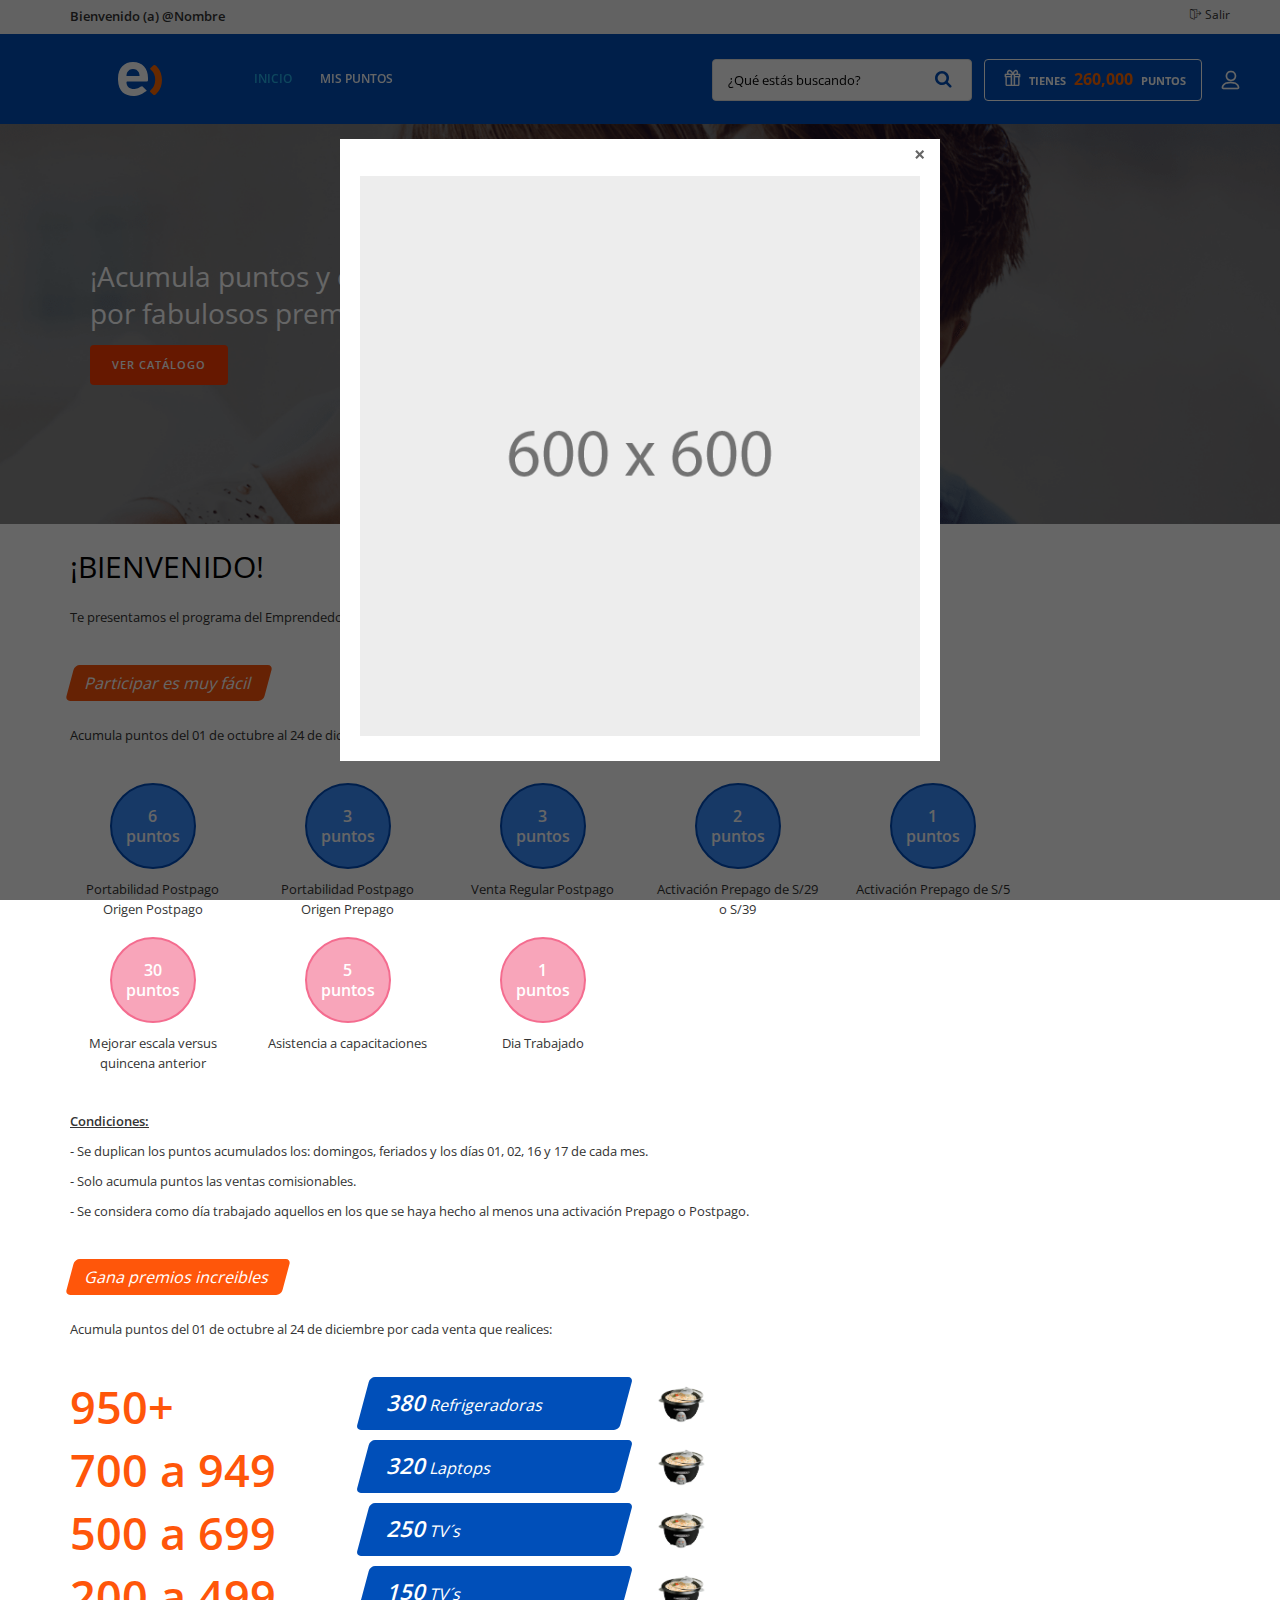
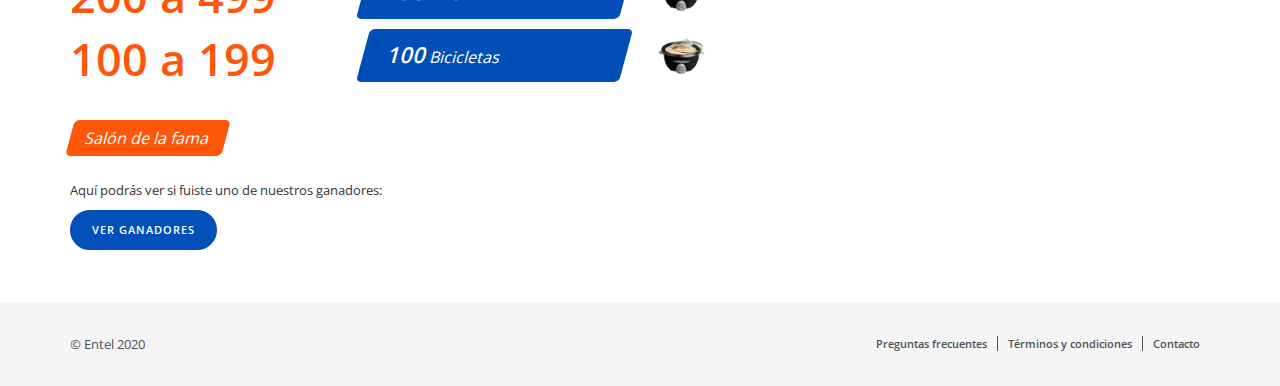
==== index.html @ d0621d59 "first version" ====
<!DOCTYPE html>
<html>

<head>
	<meta http-equiv="Content-Language" content="es" />
	<meta http-equiv="content-type" content="text/html; charset=utf-8" />
	<meta http-equiv="X-UA-Compatible" content="IE=edge,chrome=1" />

	<meta name="format-detection" content="telephone=no" />
	<meta name="apple-mobile-web-app-capable" content="yes" />
	<meta name="viewport" content="width=device-width, initial-scale=1, maximum-scale=1.0, user-scalable=no, minimal-ui" />

	<!--Bigc-->
	<link href="https://fonts.googleapis.com/css?family=Open+Sans:400,400i,600,600i,700,700i,800,800i" rel="stylesheet">
	<link rel="stylesheet" type="text/css" href="bigc/css/font-awesome.min.css" />
	<link rel="stylesheet" type="text/css" href="bigc/css/font-linearicons.css" />
	<link rel="stylesheet" type="text/css" href="bigc/css/bootstrap-theme.css" />
	<link rel="stylesheet" type="text/css" href="bigc/css/jquery.fancybox.css" />

	<link rel="stylesheet" type="text/css" href="bigc/css/jquery-ui.css" />
	<link rel="stylesheet" type="text/css" href="bigc/css/owl.carousel.css" />
	<link rel="stylesheet" type="text/css" href="bigc/css/owl.transitions.css" />
	<link rel="stylesheet" type="text/css" href="bigc/css/owl.theme.css" />
	<link rel="stylesheet" type="text/css" href="bigc/css/theme.css" />
	<link rel="stylesheet" type="text/css" href="bigc/css/responsive.css" media="all" />
	<link href="css/idangerous.swiper.css" rel="stylesheet" type="text/css" />
	<link rel="stylesheet" type="text/css" href="css/bootstrap.min.css" />
	<link rel="stylesheet" type="text/css" href="css/style.css" />

	<title>Emprendedores Power</title>
</head>

<body class="style-15 home">
	<div id="loader-wrapper">
		<div class="bubbles">
			<div class="title">Cargando</div>
			<span></span>
			<span id="bubble2"></span>
			<span id="bubble3"></span>
		</div>
	</div>
	<div id="content-block">
		<div class="pre-header">
			<div class="content-push">
				<div class="pull-left">
					<p class="name-user">Bienvenido (a) @Nombre</p>
				</div>
				<div class="pull-right">
					<ul>
						<li class="column-1">
							<a href="login.html"><span class="lnr lnr-exit"></span> Salir</a>
						</li>
					</ul>
				</div>
			</div>
		</div>
		<div class="header-middle text-center resp"></div>
		<div class="header-wrapper style-15">
			<header class="type-4 ">
				<div class="header-top">
					<div class="menu-button responsive-menu-toggle-class"><i class="fa fa-reorder"></i></div>
					<div class="hidden-lg">
						<p class="name-user" style="margin-top: 4px;"> Bienvenido(a) Nombre de usuario</p>
					</div>
					<div class="clear"></div>
				</div>
				<div class="close-header-layer"></div>
				<div class="navigation content-push">
					<div class="navigation-header responsive-menu-toggle-class">
						<div class="close-menu"></div>
						<div class="logo-responsive"><a href="index.html"><img src="img/logo-entel.svg" alt="Entel"></a></div>
					</div>
					<div class="nav-overflow">
						<div class="content-push">
							<div class="col-sm-12 hidden-lg">
								<div class="info-header info-header2" style="margin-bottom: 10px">
									<ul class="info-total">
										<li class="buscador" style="margin-bottom: 10px">
											<input type="text" placeholder="¿Qué estás buscando?" class="buscar"><a href=""><i class="fa fa-search"></i></a>
										</li>
										<li class="info-pts">
											<p><span style="color: #fff" class="lnr lnr-gift"></span> Tienes <span>260,000</span> puntos</p>
										</li>
									</ul>
								</div>

							</div>
							<div class="col-lg-2">
								<a href="index.html" class="fixed-header-visible additional-header-logo top" style="display: block;float: left;"><img src="img/logo-entel.svg" alt=""></a>
							</div>
							<div class="col-sm-12 col-lg-4" style="padding-left: 0">
								<nav>
									<ul>
										<li class="column-1">
											<a href="index.html" class="active">Inicio</a>
										</li>

										<li class="column-1">
											<a href="mis_puntos.html">Mis puntos</a>
										</li>

										<li class="column-1">
											<a href="mi-perfil.html">Mi perfil</a>
										</li>
										<li class="column-1">
											<a href="contacto.html">Contacto</a>
										</li>
										<li class="column-1">
											<a href="faq.html">Preguntas frecuentes</a>
										</li>
										<li class="column-1">
											<a href="terminos_y_condiciones.html">Términos y condiciones</a>
										</li>
										<li class="column-1">
											<a href="login.html"><span class="lnr lnr-exit"></span> Salir</a>
										</li>
									</ul>
								</nav>
							</div>
							<div class="col-lg-6 visible-lg">
								<div class="info-header info-header2">
									<ul class="info-total">
										<li class="buscador">
											<input type="text" placeholder="¿Qué estás buscando?" class="buscar"><a href=""><i class="fa fa-search"></i></a>
										</li>
										<li class="info-pts ">
											<p><span style="color: #fff" class="lnr lnr-gift"></span> Tienes <span>260,000</span> puntos</p>
										</li>
										<li>
											<a data-toggle="tooltip" data-placement="top" title="Mi perfil" class="header-functionality-entry" href="mi-perfil.html"><span class="lnr lnr-user"></span></a>
										</li>
									</ul>
								</div>
							</div>
						</div>
					</div>
				</div>
			</header>
			<div class="clear"></div>
		</div>
		<div id="banner" class="navigation-banner-swiper">
			<div class="swiper-container" data-autoplay="5000" data-loop="1" data-speed="500" data-center="0" data-slides-per-view="1">
				<div class="swiper-wrapper">
					<div class="swiper-slide active" data-val="0">
						<div class="navigation-banner-wrapper light-text align-3" style="background-image:url(img/bg/bg-1.png);background-position: center center;">
							<div class="navigation-banner-content content-push">
								<div class="cell-view">
									<h2 class="subtitle">¡Acumula puntos y canjealos</h2>
									<h2 class="subtitle">por fabulosos premios!</h2>
									<a class="button style-10" href="productos.html">Ver catálogo</a>
								</div>
							</div>
							<div class="clear"></div>
						</div>
					</div>
					<div class="swiper-slide active" data-val="0">
						<div class="navigation-banner-wrapper light-text align-3" style="background-image:url(img/bg/bg-2.png);background-position: center center;">
							<div class="navigation-banner-content content-push">
								<div class="cell-view">
									<h2 class="subtitle">¡Acumula puntos y canjealos</h2>
									<h2 class="subtitle">por fabulosos premios!</h2>
									<a class="button style-10" href="productos.html">Ver catálogo</a>
								</div>
							</div>
							<div class="clear"></div>
						</div>
					</div>
					<div class="swiper-slide active" data-val="0">
						<div class="navigation-banner-wrapper light-text align-3" style="background-image:url(img/bg/bg-1.png);background-position: center center;">
							<div class="navigation-banner-content content-push">
								<div class="cell-view">
									<h2 class="subtitle">¡Acumula puntos y canjealos</h2>
									<h2 class="subtitle">por fabulosos premios!</h2>
									<a class="button style-10" href="productos.html">Ver catálogo</a>
								</div>
							</div>
							<div class="clear"></div>
						</div>
					</div>
				</div>

				<div class="clear"></div>
				<div class="pagination"></div>
			</div>
		</div>
		<div class="container">
			<div class="title-product-best-sale">
				<div class="row">
					<div class="col-md-12 col-sm-12 col-xs-12">
						<br><br>
						<h2 class="title-normal">¡BIENVENIDO!</h2>
						<p>Te presentamos el programa del Emprendedor Power donde reconocemos tu esfuerzo!!</p>
						<br><br>
					</div>
				</div>
				<div class="row">
					<div class="col-md-12">
						<p class="titulo-inicio">Participar es muy fácil</p>
						<br><br>
						<p>Acumula puntos del 01 de octubre al 24 de diciembre por cada venta que realices:</p>
						<br><br>
					</div>
				</div>
				<div class="row">
					<div class="col-md-2 text-center">
						<p class="bg-azul">6 <br>puntos</p>
						<p>Portabilidad Postpago Origen Postpago</p>
					</div>
					<div class="col-md-2 text-center">
						<p class="bg-azul">3 <br>puntos</p>
						<p>Portabilidad Postpago Origen Prepago</p>
					</div>
					<div class="col-md-2 text-center">
						<p class="bg-azul">3 <br>puntos</p>
						<p>Venta Regular Postpago</p>
					</div>
					<div class="col-md-2 text-center">
						<p class="bg-azul">2 <br>puntos</p>
						<p>Activación Prepago de S/29 o S/39</p>
					</div>
					<div class="col-md-2 text-center">
						<p class="bg-azul">1 <br>puntos</p>
						<p>Activación Prepago de S/5</p>
						<br><br>
					</div>
				</div>
				<div class="row">
					<div class="col-md-2 text-center">
						<p class="bg-rojo">30 <br>puntos</p>
						<p>Mejorar escala versus quincena anterior</p>
					</div>
					<div class="col-md-2 text-center">
						<p class="bg-rojo">5 <br>puntos</p>
						<p>Asistencia a capacitaciones</p>
					</div>
					<div class="col-md-2 text-center">
						<p class="bg-rojo">1 <br>puntos</p>
						<p>Dia Trabajado</p>
					</div>

				</div>
				<div class="row">
					<div class="col-md-12">
						<br><br>
						<p style="font-weight: 600;text-decoration: underline">Condiciones:</p>
						<p>- Se duplican los puntos acumulados los: domingos, feriados y los días 01, 02, 16 y 17 de cada mes.</p>
						<p>- Solo acumula puntos las ventas comisionables.</p>
						<p>- Se considera como día trabajado aquellos en los que se haya hecho al menos una activación Prepago o Postpago.</p>
						<br><br>
					</div>
				</div>
				<div class="row">
					<div class="col-md-12">
						<p class="titulo-inicio">Gana premios increibles</p>
						<br><br>
						<p>Acumula puntos del 01 de octubre al 24 de diciembre por cada venta que realices:</p>
						<br><br>
					</div>
				</div>
				<div class="row">
					<div class="col-md-3">
						<p class="rango-puntos">950+</p>
					</div>
					<div class="col-md-3">
						<p class="texto-premio"><span>380</span> Refrigeradoras</p>
					</div>
					<div class="col-md-1">
						<img src="img/productos/arrocera.png" width="53" height="53" alt="">
					</div>
				</div>
				<div class="row">
					<div class="col-md-3">
						<p class="rango-puntos">700 a 949</p>
					</div>
					<div class="col-md-3">
						<p class="texto-premio"><span>320</span> Laptops</p>
					</div>
					<div class="col-md-1">
						<img src="img/productos/arrocera.png" width="53" height="53" alt="">
					</div>
				</div>
				<div class="row">
					<div class="col-md-3">
						<p class="rango-puntos">500 a 699</p>
					</div>
					<div class="col-md-3">
						<p class="texto-premio"><span>250</span> TV´s</p>
					</div>
					<div class="col-md-1">
						<img src="img/productos/arrocera.png" width="53" height="53" alt="">
					</div>
				</div>
				<div class="row">
					<div class="col-md-3">
						<p class="rango-puntos">200 a 499</p>
					</div>
					<div class="col-md-3">
						<p class="texto-premio"><span>150</span> TV´s</p>
					</div>
					<div class="col-md-1">
						<img src="img/productos/arrocera.png" width="53" height="53" alt="">
					</div>
				</div>
				<div class="row">
					<div class="col-md-3">
						<p class="rango-puntos">100 a 199</p>
					</div>
					<div class="col-md-3">
						<p class="texto-premio"><span>100</span> Bicicletas</p>
					</div>
					<div class="col-md-1">
						<img src="img/productos/arrocera.png" width="53" height="53" alt="">
					</div>
				</div>
				<div class="row">
					<div class="col-md-12">
						<br><br>
						<p class="titulo-inicio">Salón de la fama</p>
						<br><br>
						<p>Aquí podrás ver si fuiste uno de nuestros ganadores:</p>

						<a class="style-3 button" href="">VER GANADORES</a>
					</div>
				</div>
			</div>

		</div>

		<footer id="footer">
			<div class="container">
				<div class="row">
					<div class="col-md-3">
						<p>© Entel 2020</p>
					</div>
					<div class="col-md-9 menu-footer">
						<ul>
							<li><a href="faq.html">Preguntas frecuentes</a></li>
							<li><a href="terminos_y_condiciones.html">Términos y condiciones</a></li>
							<li><a href="contacto.html">Contacto</a></li>

						</ul>
					</div>
				</div>
			</div>
		</footer>
	</div>

	<!-- Modales - Popups-->
	<div id="bienvenida-popup" class="overlay-popup">
		<div class="overflow">
			<div class="table-view">
				<div class="cell-view">
					<div class="close-layer"></div>
					<div class="popup-container" style="padding: 23px 0">
						<button style="color: #666;float: right;border: 0;font-weight: bold;font-size: 20px;" class="button cerrar-modal">&times;</button>
						<br>
						<div class="popup-container">
							<img src="img/welcome.png" alt="">
						</div>
					</div>
				</div>
			</div>
		</div>
	</div>
	<div class="cart-box popup">
		<div class="popup-container">
			<div class="cart-entry">
				<a class="image"><img src="img/productos/secadora.png" alt=""></a>
				<div class="content">
					<a class="title" href="detalle_producto.html">Secadora SENCOR</a>
					<div class="quantity">Cantidad: 1</div>
					<div class="price">2550 Pts</div>
				</div>
				<div class="button-x"><i class="fa fa-close"></i></div>
			</div>
			<div class="cart-entry">
				<a class="image"><img src="img/productos/licuadora.png" alt=""></a>
				<div class="content">
					<a class="title" href="detalle_producto.html">Licuadora PHILIPS</a>
					<div class="quantity">Cantidad: 1</div>
					<div class="price">4670 Pts</div>
				</div>
				<div class="button-x"><i class="fa fa-close"></i></div>
			</div>
			<div class="summary">
				<div class="grandtotal">Total <span>7220 Pts</span></div>
			</div>
			<div class="cart-buttons">
				<div class="column">
					<a class="button style-11" href="carrito.html">Ir a carrito</a>
					<div class="clear"></div>
				</div>
				<div class="column">
					<a class="button style-10" href="checkout.html">Canjear</a>
					<div class="clear"></div>
				</div>
				<div class="clear"></div>
			</div>
		</div>
	</div>
	<div id="product-popup" class="overlay-popup">
		<div class="overflow">
			<div class="table-view">
				<div class="cell-view">
					<div class="close-layer"></div>
					<div class="popup-container">

						<div class="row">
							<div class="col-sm-4 information-entry">
								<div class="product-preview-box">
									<div class="swiper-container">
										<img src="img/productos/secadora.png">
									</div>
								</div>
							</div>
							<div class="col-sm-8 information-entry">
								<div class="product-detail-box">
									<h1 class="product-title">Hair dryer SENCOR</h1>
									<div class="code code-modal">Cod. 2345654</div>
									<div class="product-description detail-info-entry">
										<p>Lorem ipsum dolor sit amet, consectetur adipiscing elit, eiusmod tempor incididunt ut labore et dolore magna aliqua. Lorem ipsum dolor sit amet, consectetur.</p>
									</div>
									<div class="info-price">
										<span>100 Puntos</span>
									</div>
									<div class="info-qty">
										<label>Cantidad:</label>
										<a class="qty-down"><span class="lnr lnr-chevron-down"></span></a>
										<span class="qty-val">1</span>
										<a class="qty-up"><span class="lnr lnr-chevron-up"></span></a>
									</div>
									<a id="cerrar" class="button style-10 open-addcar">Agregar a carrito</a>
									<div class="detail-info-entry btns-modal">

										<div class="clear"></div>
									</div>
								</div>
							</div>
						</div>

						<div class="close-popup"></div>
					</div>
				</div>
			</div>
		</div>
	</div>
	<div id="add-car" class="overlay-popup">
		<div class="overflow">
			<div class="table-view">
				<div class="cell-view">
					<div class="close-layer"></div>
					<div class="popup-container">
						<div class="row">
							<div class="col-md-4 col-sm-6 col-xs-12 img-addcar">
								<div><img src="img/productos/secadora.png" alt=""></div>
							</div>
							<div class="col-md-8 col-sm-6 col-xs-12 information-entry">
								<div class="product-detail-box">
									<div class="msj"><span class="lnr lnr-cart"></span>Se agregó con éxito al carrito de compras</div>
									<h3 class="product-title">Hair dryer SENCOR</h3>
									<div class="code code-modal">Cod. 2345654</div>
									<div class="info-price">
										<span>100 Puntos</span>
									</div>

									<div class="btns-modal">
										<a href="productos.html" class="button style-11">Ir al catálogo</a>
										<a href="carrito.html" class="button style-10">Ir a carrito</a>
										<div class="clear"></div>
									</div>
								</div>
							</div>
						</div>
						<div class="close-popup"></div>
					</div>
				</div>
			</div>
		</div>
	</div>
	<div id="add-wishlist" class="overlay-popup">
		<div class="overflow">
			<div class="table-view">
				<div class="cell-view">
					<div class="close-layer"></div>
					<div class="popup-container">
						<div class="row">
							<div class="col-md-4 col-sm-6 col-xs-12 img-addcar">
								<div><img src="img/productos/secadora.png" alt=""></div>
							</div>
							<div class="col-md-8 col-sm-6 col-xs-12 information-entry">
								<div class="product-detail-box">
									<div class="msj"><span class="lnr lnr-heart"></span>El articulo fue agregado a tus favoritos</div>
									<h3 class="product-title">Hair dryer SENCOR</h3>
									<div class="code code-modal">Cod. 2345654</div>
									<div class="info-price">
										<span>100 Puntos </span>
									</div>

									<div class="btns-modal">
										<a href="productos.html" class="button style-11">Seguir canjeando</a>
										<a href="wishlist.html" class="button style-10">Ver favoritos</a>
										<div class="clear"></div>
									</div>
								</div>
							</div>
						</div>
						<div class="close-popup"></div>
					</div>
				</div>
			</div>
		</div>
	</div>


	<!-- Bigc-->

	<script type="text/javascript" src="bigc/js/jquery-1.10.2.min.js"></script>
	<script type="text/javascript" src="bigc/js/bootstrap.min.js"></script>
	<script type="text/javascript" src="bigc/js/jquery.fancybox.js"></script>
	<script type="text/javascript" src="bigc/js/jquery-ui.js"></script>
	<script type="text/javascript" src="bigc/js/owl.carousel.js"></script>
	<script type="text/javascript" src="bigc/js/jquery.bxslider.js"></script>
	<script type="text/javascript" src="bigc/js/theme.js"></script>

	<script src="js/jquery-ui.min.js"></script>
	<script src="js/idangerous.swiper.min.js"></script>
	<script src="js/global.js"></script>
	<script src="js/jquery.mousewheel.js"></script>
	<script src="js/jquery.jscrollpane.min.js"></script>
	<script>
		$(function() {
			$('[data-toggle="tooltip"]').tooltip()
		})

	</script>

</body>

</html>
---- bigc/css/font-linearicons.css ----
@font-face {
	font-family: 'Linearicons';
	src:url('fonts/Linearicons.eot?w118d');
	src:url('fonts/Linearicons.eot?#iefixw118d') format('embedded-opentype'),
		url('fonts/Linearicons.woff2?w118d') format('woff2'),
		url('fonts/Linearicons.woff?w118d') format('woff'),
		url('fonts/Linearicons.ttf?w118d') format('truetype'),
		url('fonts/Linearicons.svg?w118d#Linearicons') format('svg');
	font-weight: normal;
	font-style: normal;
}

.lnr {
	font-family: 'Linearicons';
	speak: none;
	font-style: normal;
	font-variant: normal;
	text-transform: none;
	line-height: 1;

	/* Better Font Rendering =========== */
	-webkit-font-smoothing: antialiased;
	-moz-osx-font-smoothing: grayscale;
}

.lnr-home:before {
	content: "\e800";
}
.lnr-apartment:before {
	content: "\e801";
}
.lnr-pencil:before {
	content: "\e802";
}
.lnr-magic-wand:before {
	content: "\e803";
}
.lnr-drop:before {
	content: "\e804";
}
.lnr-lighter:before {
	content: "\e805";
}
.lnr-poop:before {
	content: "\e806";
}
.lnr-sun:before {
	content: "\e807";
}
.lnr-moon:before {
	content: "\e808";
}
.lnr-cloud:before {
	content: "\e809";
}
.lnr-cloud-upload:before {
	content: "\e80a";
}
.lnr-cloud-download:before {
	content: "\e80b";
}
.lnr-cloud-sync:before {
	content: "\e80c";
}
.lnr-cloud-check:before {
	content: "\e80d";
}
.lnr-database:before {
	content: "\e80e";
}
.lnr-lock:before {
	content: "\e80f";
}
.lnr-cog:before {
	content: "\e810";
}
.lnr-trash:before {
	content: "\e811";
}
.lnr-dice:before {
	content: "\e812";
}
.lnr-heart:before {
	content: "\e813";
}
.lnr-star:before {
	content: "\e814";
}
.lnr-star-half:before {
	content: "\e815";
}
.lnr-star-empty:before {
	content: "\e816";
}
.lnr-flag:before {
	content: "\e817";
}
.lnr-envelope:before {
	content: "\e818";
}
.lnr-paperclip:before {
	content: "\e819";
}
.lnr-inbox:before {
	content: "\e81a";
}
.lnr-eye:before {
	content: "\e81b";
}
.lnr-printer:before {
	content: "\e81c";
}
.lnr-file-empty:before {
	content: "\e81d";
}
.lnr-file-add:before {
	content: "\e81e";
}
.lnr-enter:before {
	content: "\e81f";
}
.lnr-exit:before {
	content: "\e820";
}
.lnr-graduation-hat:before {
	content: "\e821";
}
.lnr-license:before {
	content: "\e822";
}
.lnr-music-note:before {
	content: "\e823";
}
.lnr-film-play:before {
	content: "\e824";
}
.lnr-camera-video:before {
	content: "\e825";
}
.lnr-camera:before {
	content: "\e826";
}
.lnr-picture:before {
	content: "\e827";
}
.lnr-book:before {
	content: "\e828";
}
.lnr-bookmark:before {
	content: "\e829";
}
.lnr-user:before {
	content: "\e82a";
}
.lnr-users:before {
	content: "\e82b";
}
.lnr-shirt:before {
	content: "\e82c";
}
.lnr-store:before {
	content: "\e82d";
}
.lnr-cart:before {
	content: "\e82e";
}
.lnr-tag:before {
	content: "\e82f";
}
.lnr-phone-handset:before {
	content: "\e830";
}
.lnr-phone:before {
	content: "\e831";
}
.lnr-pushpin:before {
	content: "\e832";
}
.lnr-map-marker:before {
	content: "\e833";
}
.lnr-map:before {
	content: "\e834";
}
.lnr-location:before {
	content: "\e835";
}
.lnr-calendar-full:before {
	content: "\e836";
}
.lnr-keyboard:before {
	content: "\e837";
}
.lnr-spell-check:before {
	content: "\e838";
}
.lnr-screen:before {
	content: "\e839";
}
.lnr-smartphone:before {
	content: "\e83a";
}
.lnr-tablet:before {
	content: "\e83b";
}
.lnr-laptop:before {
	content: "\e83c";
}
.lnr-laptop-phone:before {
	content: "\e83d";
}
.lnr-power-switch:before {
	content: "\e83e";
}
.lnr-bubble:before {
	content: "\e83f";
}
.lnr-heart-pulse:before {
	content: "\e840";
}
.lnr-construction:before {
	content: "\e841";
}
.lnr-pie-chart:before {
	content: "\e842";
}
.lnr-chart-bars:before {
	content: "\e843";
}
.lnr-gift:before {
	content: "\e844";
}
.lnr-diamond:before {
	content: "\e845";
}
.lnr-linearicons:before {
	content: "\e846";
}
.lnr-dinner:before {
	content: "\e847";
}
.lnr-coffee-cup:before {
	content: "\e848";
}
.lnr-leaf:before {
	content: "\e849";
}
.lnr-paw:before {
	content: "\e84a";
}
.lnr-rocket:before {
	content: "\e84b";
}
.lnr-briefcase:before {
	content: "\e84c";
}
.lnr-bus:before {
	content: "\e84d";
}
.lnr-car:before {
	content: "\e84e";
}
.lnr-train:before {
	content: "\e84f";
}
.lnr-bicycle:before {
	content: "\e850";
}
.lnr-wheelchair:before {
	content: "\e851";
}
.lnr-select:before {
	content: "\e852";
}
.lnr-earth:before {
	content: "\e853";
}
.lnr-smile:before {
	content: "\e854";
}
.lnr-sad:before {
	content: "\e855";
}
.lnr-neutral:before {
	content: "\e856";
}
.lnr-mustache:before {
	content: "\e857";
}
.lnr-alarm:before {
	content: "\e858";
}
.lnr-bullhorn:before {
	content: "\e859";
}
.lnr-volume-high:before {
	content: "\e85a";
}
.lnr-volume-medium:before {
	content: "\e85b";
}
.lnr-volume-low:before {
	content: "\e85c";
}
.lnr-volume:before {
	content: "\e85d";
}
.lnr-mic:before {
	content: "\e85e";
}
.lnr-hourglass:before {
	content: "\e85f";
}
.lnr-undo:before {
	content: "\e860";
}
.lnr-redo:before {
	content: "\e861";
}
.lnr-sync:before {
	content: "\e862";
}
.lnr-history:before {
	content: "\e863";
}
.lnr-clock:before {
	content: "\e864";
}
.lnr-download:before {
	content: "\e865";
}
.lnr-upload:before {
	content: "\e866";
}
.lnr-enter-down:before {
	content: "\e867";
}
.lnr-exit-up:before {
	content: "\e868";
}
.lnr-bug:before {
	content: "\e869";
}
.lnr-code:before {
	content: "\e86a";
}
.lnr-link:before {
	content: "\e86b";
}
.lnr-unlink:before {
	content: "\e86c";
}
.lnr-thumbs-up:before {
	content: "\e86d";
}
.lnr-thumbs-down:before {
	content: "\e86e";
}
.lnr-magnifier:before {
	content: "\e86f";
}
.lnr-cross:before {
	content: "\e870";
}
.lnr-menu:before {
	content: "\e871";
}
.lnr-list:before {
	content: "\e872";
}
.lnr-chevron-up:before {
	content: "\e873";
}
.lnr-chevron-down:before {
	content: "\e874";
}
.lnr-chevron-left:before {
	content: "\e875";
}
.lnr-chevron-right:before {
	content: "\e876";
}
.lnr-arrow-up:before {
	content: "\e877";
}
.lnr-arrow-down:before {
	content: "\e878";
}
.lnr-arrow-left:before {
	content: "\e879";
}
.lnr-arrow-right:before {
	content: "\e87a";
}
.lnr-move:before {
	content: "\e87b";
}
.lnr-warning:before {
	content: "\e87c";
}
.lnr-question-circle:before {
	content: "\e87d";
}
.lnr-menu-circle:before {
	content: "\e87e";
}
.lnr-checkmark-circle:before {
	content: "\e87f";
}
.lnr-cross-circle:before {
	content: "\e880";
}
.lnr-plus-circle:before {
	content: "\e881";
}
.lnr-circle-minus:before {
	content: "\e882";
}
.lnr-arrow-up-circle:before {
	content: "\e883";
}
.lnr-arrow-down-circle:before {
	content: "\e884";
}
.lnr-arrow-left-circle:before {
	content: "\e885";
}
.lnr-arrow-right-circle:before {
	content: "\e886";
}
.lnr-chevron-up-circle:before {
	content: "\e887";
}
.lnr-chevron-down-circle:before {
	content: "\e888";
}
.lnr-chevron-left-circle:before {
	content: "\e889";
}
.lnr-chevron-right-circle:before {
	content: "\e88a";
}
.lnr-crop:before {
	content: "\e88b";
}
.lnr-frame-expand:before {
	content: "\e88c";
}
.lnr-frame-contract:before {
	content: "\e88d";
}
.lnr-layers:before {
	content: "\e88e";
}
.lnr-funnel:before {
	content: "\e88f";
}
.lnr-text-format:before {
	content: "\e890";
}
.lnr-text-format-remove:before {
	content: "\e891";
}
.lnr-text-size:before {
	content: "\e892";
}
.lnr-bold:before {
	content: "\e893";
}
.lnr-italic:before {
	content: "\e894";
}
.lnr-underline:before {
	content: "\e895";
}
.lnr-strikethrough:before {
	content: "\e896";
}
.lnr-highlight:before {
	content: "\e897";
}
.lnr-text-align-left:before {
	content: "\e898";
}
.lnr-text-align-center:before {
	content: "\e899";
}
.lnr-text-align-right:before {
	content: "\e89a";
}
.lnr-text-align-justify:before {
	content: "\e89b";
}
.lnr-line-spacing:before {
	content: "\e89c";
}
.lnr-indent-increase:before {
	content: "\e89d";
}
.lnr-indent-decrease:before {
	content: "\e89e";
}
.lnr-pilcrow:before {
	content: "\e89f";
}
.lnr-direction-ltr:before {
	content: "\e8a0";
}
.lnr-direction-rtl:before {
	content: "\e8a1";
}
.lnr-page-break:before {
	content: "\e8a2";
}
.lnr-sort-alpha-asc:before {
	content: "\e8a3";
}
.lnr-sort-amount-asc:before {
	content: "\e8a4";
}
.lnr-hand:before {
	content: "\e8a5";
}
.lnr-pointer-up:before {
	content: "\e8a6";
}
.lnr-pointer-right:before {
	content: "\e8a7";
}
.lnr-pointer-down:before {
	content: "\e8a8";
}
.lnr-pointer-left:before {
	content: "\e8a9";
}
---- bigc/css/theme.css ----
/*General*/

body {
	color: #000;
	font-family: "Open Sans", sans-serif;
	font-size: 13px;
	line-height: inherit;
	margin: 0;
	padding: 0;
}

.wrap {
	overflow: hidden;
}

* {
	box-sizing: border-box;
	outline: none;
}

img {
	max-width: 100%;
}

a:hover,
a:focus {
	text-decoration: none;
	outline: none;
}

.container {
	max-width: 1200px;
	width: 100%;
}

input,
input:focus,
input:hover {
	outline: none;
}

p {
	line-height: 24px;
}

blockquote {
	border-left: 5px solid #1b1d1f;
	color: #999;
	font-size: 16px;
	line-height: 30px;
	padding: 0 30px;
}

.owl-theme .owl-controls {
	margin: 0;
}

.owl-default .owl-theme .owl-controls .owl-buttons div.owl-prev {
	background: rgba(0, 0, 0, 0) url("../images/left.png") no-repeat scroll 0 0;
	left: 0;
}

.owl-default .owl-theme .owl-controls .owl-buttons div.owl-next {
	right: 0;
	background: rgba(0, 0, 0, 0) url("../images/right.png") no-repeat scroll 0 0;
}

.owl-default .owl-theme .owl-controls .owl-buttons div {
	background: transparent;
	border-radius: 0;
	color: #1b1d1f;
	display: block;
	font-size: inherit;
	height: 18px;
	margin: -10px 0 0;
	opacity: 0;
	padding: 0;
	position: absolute;
	text-indent: -9999px;
	top: 50%;
	width: 11px;
	transition: all 0.5s ease-out 0s;
}

.owl-default:hover .owl-theme .owl-controls .owl-buttons div {
	opacity: 1;
}

/*Header*/

.header {
	padding: 20px 0;
}

.logo.logo-header h1 {
	color: #1b1d1f;
	font-size: 36px;
	font-weight: 700;
	letter-spacing: -3px;
	margin: 0;
}

.logo.logo-header {
	display: inline-block;
}

.main-nav {
	position: relative;
}

.main-nav.main-nav3 {
	z-index: 999;
}

.mobile-menu {
	border: 1px solid #e5e5e5;
	display: block;
	height: 30px;
	overflow: hidden;
	padding: 2px;
	position: absolute;
	right: 0;
	top: -35px;
	width: 30px;
	display: none;
}

.mobile-menu a {
	color: #1b1d1f;
	display: block;
	font-size: 24px;
	line-height: 24px;
}

.info-header {
	padding-top: 10px;
}

.main-nav > ul > li > a {
	color: #1b1d1f;
	display: block;
	position: relative;
	text-shadow: 0 0 0;
	text-transform: uppercase;
}

.main-nav > ul > li > a:hover {
	color: #999;
}

.main-nav > ul {
	list-style: outside none none;
	padding: 0;
	font-size: 0;
}

.main-menu {
	margin-top: 15px;
}

.main-nav > ul > li {
	display: inline-block;
	font-size: 13px;
	margin-right: 50px;
}

.main-nav > ul > li:last-child {
	margin-right: 0;
}

.main-nav > ul > li.menu-item-has-childrent {
	position: relative;
}

.main-nav > ul > li.menu-item-has-childrent::after {
	background: #fff none repeat scroll 0 0;
	color: #e5e5e5;
	content: "";
	font-family: linearicons;
	font-size: 13px;
	left: 50%;
	margin-left: -5px;
	margin-top: 30px;
	opacity: 0;
	position: absolute;
	top: 100%;
	transition: all 0.5s ease-out 0s;
	visibility: hidden;
	width: 11px;
	z-index: 10;
}

.main-nav .sub-menu {
	position: absolute;
	top: 100%;
	left: 0;
	opacity: 0;
	visibility: hidden;
	width: 200px;
	background: #fff none repeat scroll 0 0;
	border: 1px solid #e5e5e5;
	box-shadow: -1px 3px 5px -1px rgba(0, 0, 0, 0.1);
	padding: 10px 0px 30px;
	list-style: none;
	margin: 40px 0 0;
	z-index: 999;
	transition: all 0.5s ease-out 0s;
}

.main-nav .sub-menu .menu-item-has-childrent > .sub-menu {
	position: absolute;
	top: 0;
	left: 100%;
	opacity: 0;
	visibility: hidden;
	width: 200px;
	background: #fff none repeat scroll 0 0;
	border: 1px solid #e5e5e5;
	box-shadow: -1px 3px 5px -1px rgba(0, 0, 0, 0.1);
	padding: 10px 0px 30px;
	list-style: none;
	margin: 20px 0 0;
	z-index: 9;
	transition: all 0.5s ease-out 0s;
}

.main-nav .sub-menu .menu-item-has-childrent::after {
	color: #999;
	content: "";
	font-family: linearicons;
	font-size: 12px;
	position: absolute;
	right: 15px;
	top: 15px;
}

.main-nav .sub-menu .menu-item-has-childrent > a {
	padding-right: 15px;
}

.main-nav .sub-menu .menu-item-has-childrent:hover > .sub-menu {
	opacity: 1;
	visibility: visible;
	margin: -10px 0 0;
}

.main-nav > ul > li.menu-item-has-childrent:hover > .sub-menu {
	opacity: 1;
	visibility: visible;
	margin: 10px 0 0;
}

.main-nav > ul > li.menu-item-has-childrent:hover::after {
	opacity: 1;
	visibility: visible;
	margin-top: 0px;
}

.main-nav .menu-item-has-childrent .sub-menu a {
	color: #666;
	display: block;
	padding: 15px 0;
	text-transform: capitalize;
}

.main-nav .menu-item-has-childrent .sub-menu a:hover {
	color: #999;
}

.main-nav .menu-item-has-childrent .sub-menu li {
	padding: 0 15px;
	position: relative;
}

.main-nav .menu-item-has-childrent .sub-menu li > a {
	border-bottom: 1px solid #e5e5e5;
}

.main-nav > ul > li > a > sup {
	font-size: 10px;
	left: 50%;
	margin-left: -8px;
	position: absolute;
	top: -10px;
}

.main-nav > ul > li > a > sup.title-hot {
	color: #fff;
}

.main-nav > ul > li > a > sup.title-new {
	color: #2caae1;
}

.info-search .search-form {
	background: #fff none repeat scroll 0 0;
	border: 1px solid #e5e5e5;
	height: 70px;
	margin-right: -95px;
	margin-top: 45px;
	padding: 15px;
	position: absolute;
	right: 0;
	top: 100%;
	transition: all 0.5s ease-out 0s;
	width: 490px;
	z-index: 9;
	opacity: 0;
	visibility: hidden;
	box-shadow: -1px 3px 5px -1px rgba(0, 0, 0, 0.1);
}

.info-search:hover .search-form {
	opacity: 1;
	visibility: visible;
	margin-top: 15px;
}

/*.info-search:hover::after {
    opacity: 1;
    visibility: visible;
	margin-top: 10px;
}*/

/*.info-search::after {
    background: #fff none repeat scroll 0 0;
    border-color: #e5e5e5;
    border-style: solid;
    border-width: 0 0 1px 1px;
    color: #e5e5e5;
    content: "";
    height: 10px;
    left: 0;
    margin-left: 2px;
    margin-top: 40px;
    opacity: 0;
    position: absolute;
    top: 100%;
    transform: rotate(135deg);
    -webkit-transform: rotate(135deg);
    -moz-transform: rotate(135deg);
    transition: all 0.5s ease-out 0s;
    visibility: hidden;
    width: 10px;
    z-index: 10;
}*/

.wrap-toggle-search {
	border: 1px solid #e5e5e5;
	height: 40px;
	position: relative;
	width: 340px;
}

.toggle-search-category {
	display: block;
	height: 100%;
	position: relative;
	width: 40px;
}

.search-form .btn-link-default {
	position: absolute;
	right: 15px;
	top: 15px;
}

.toggle-search-category .toggle-category {
	color: #999;
	display: block;
	height: 100%;
	position: relative;
	text-align: center;
	width: 100%;
	z-index: 9;
}

.search-form .btn-link-default {
	position: absolute;
	right: 15px;
	top: 15px;
	width: 120px;
	padding: 15px;
	line-height: 12px;
	border-radius: 0;
}

.select-category li {
	border-top: 1px solid #e5e5e5;
}

.select-category li:first-child {
	border-top: medium none;
}

.select-category li a {
	color: #666;
	display: block;
	padding: 5px 15px;
}

.select-category li a:hover {
	color: #999;
}

.toggle-category span {
	line-height: 40px;
}

.info-user .inner-user-info {
	background: #fff none repeat scroll 0 0;
	border: 1px solid #e5e5e5;
	margin-right: -48px;
	margin-top: 45px;
	opacity: 0;
	padding: 12px 15px 30px;
	position: absolute;
	right: 0;
	top: 100%;
	transition: all 0.5s ease-out 0s;
	visibility: hidden;
	width: 210px;
	z-index: 9;
	box-shadow: -1px 3px 5px -1px rgba(0, 0, 0, 0.1);
}

.info-user::after {
	background: #fff none repeat scroll 0 0;
	border-color: #e5e5e5;
	border-style: solid;
	border-width: 0 0 1px 1px;
	color: #e5e5e5;
	content: "";
	height: 10px;
	left: 0;
	margin-left: 2px;
	margin-top: 40px;
	opacity: 0;
	position: absolute;
	top: 100%;
	transform: rotate(135deg);
	-webkit-transform: rotate(135deg);
	-moz-transform: rotate(135deg);
	transition: all 0.5s ease-out 0s;
	visibility: hidden;
	width: 10px;
	z-index: 10;
}

.info-user:hover .inner-user-info {
	opacity: 1;
	visibility: visible;
	margin-top: 15px;
}

.info-user:hover::after {
	opacity: 1;
	visibility: visible;
	margin-top: 10px;
}

.info-total .info-cart::after {
	display: none;
}

.info-total .info-cart::before {
	background: #fff none repeat scroll 0 0;
	border-color: #e5e5e5;
	border-style: solid;
	border-width: 0 0 1px 1px;
	color: #e5e5e5;
	content: "";
	height: 10px;
	left: 0;
	margin-left: 2px;
	margin-top: 40px;
	opacity: 0;
	position: absolute;
	top: 100%;
	transform: rotate(135deg);
	-webkit-transform: rotate(135deg);
	-moz-transform: rotate(135deg);
	transition: all 0.5s ease-out 0s;
	visibility: hidden;
	width: 10px;
	z-index: 11;
}

.info-total .info-cart .inner-cart-info {
	margin-top: 43px;
}

.info-total .info-cart:hover .inner-cart-info {
	margin-top: 15px;
}

.info-total .info-cart:hover::before {
	opacity: 1;
	visibility: visible;
	margin-top: 10px;
}

.info-user .inner-user-info a {
	color: #666;
	display: block;
	padding: 15px 0;
}

.info-user .inner-user-info a:hover {
	color: #999;
}

.info-user .inner-user-info li {
	border-bottom: 1px solid #e5e5e5;
}

.info-user .inner-user-info a span {
	color: #999;
	margin-right: 9px;
}

.info-cart .inner-cart-info {
	background: #fff none repeat scroll 0 0;
	border: 1px solid #e5e5e5;
	box-shadow: -1px 3px 5px -1px rgba(0, 0, 0, 0.1);
	opacity: 0;
	padding: 30px;
	position: absolute;
	right: -1px;
	top: 100%;
	transition: all 0.5s ease-out 0s;
	width: 400px;
	z-index: 10;
	text-align: left;
	margin-top: 30px;
	visibility: hidden;
	margin-right: -50px;
}

.info-cart:hover .inner-cart-info {
	opacity: 1;
	visibility: visible;
	margin-top: 0;
}

.info-cart:hover::after {
	opacity: 1;
}

.info-cart::after {
	color: #fff;
	content: "";
	font-family: linearicons;
	left: 50%;
	margin-left: -5px;
	margin-top: -10px;
	opacity: 0;
	position: absolute;
	top: 100%;
	transition: all 0.5s ease-out 0s;
}

.inner-cart-info > h2 {
	color: #a7a8a8;
	font-size: 16px;
	margin: 0;
	text-transform: uppercase;
}

.info-cart .inner-cart-info.append {
	opacity: 1;
	visibility: visible;
	right: 0;
}

.inner-cart-info .close-cart-info {
	background: rgba(0, 0, 0, 0) url("../images/x-bg.png") no-repeat scroll left top;
	color: #999;
	display: block;
	font-size: 16px;
	height: 30px;
	line-height: 28px;
	margin-top: 15px;
	padding-left: 43px;
	text-transform: uppercase;
}

.cart-thumb {
	background: #f5f5f5 none repeat scroll 0 0;
	display: table-cell;
	vertical-align: middle;
	width: 70px;
}

.cart-thumb a {
	display: block;
}

.cart-thumb a:hover img {
	transform: scale(1.2);
}

.cart-thumb img {
	width: 70px;
	transition: all 0.5s ease-out 0s;
}

.info-list-cart {
	list-style: outside none none;
	margin: 30px 0 0;
	padding: 0;
}

.cart-title a {
	color: #666;
	font-size: 13px;
}

.cart-title a:hover {
	color: #999;
}

.cart-title {
	margin: 5px 0 13px;
}

.wrap-cart-title {
	display: table-cell;
	padding: 0 20px;
	vertical-align: top;
	width: 200px;
}

.cart-qty {
	color: #999;
}

.cart-qty > label {
	font-weight: 400;
	margin-right: 10px;
}

.wrap-cart-remove {
	color: #999;
	display: table-cell;
	text-align: right;
	vertical-align: top;
}

.item-info-cart {
	border-top: 1px solid #f5f5f5;
	display: table;
	padding: 20px 0;
	width: 100%;
}

.total-cart {
	border-top: 1px solid #f5f5f5;
	color: #1b1d1f;
	display: table;
	font-size: 16px;
	padding-top: 25px;
	text-transform: uppercase;
	width: 100%;
}

.total-cart > label {
	display: table-cell;
	font-weight: 400;
}

.total-cart span {
	display: table-cell;
	text-align: right;
}

.link-cart {
	margin-bottom: 20px;
	margin-top: 40px;
}

.link-cart .cart-edit {
	margin-right: 10px;
}

.wrap-cart-remove .remove-product {
	background: rgba(0, 0, 0, 0) url("../images/remove-cart2.png") no-repeat scroll center center;
	border: 1px solid #e5e5e5;
	border-radius: 50%;
	display: inline-block;
	height: 30px;
	margin-bottom: 3px;
	width: 30px;
	transition: all 0.5s ease-out 0s;
}

.wrap-cart-remove .remove-product:hover {
	background-color: #e5e5e5;
}

.link-cart a {
	display: inline-block;
	width: 160px;
	height: 40px;
	background: #1b1d1f;
	text-align: center;
	line-height: 40px;
	color: #fff;
	vertical-align: top;
	transition: all 0.5s ease-out 0s;
	text-transform: uppercase;
}

.link-cart a:hover {
	background: #252525;
}

.info-total > li {
	display: inline-block;
	list-style: outside none none;
	margin-right: 12px;
	text-align: left;
	vertical-align: middle;
}

.info-total > li:last-child {
	margin-right: 0;
}

.info-total {
	text-align: right;
	padding-top: 25px;
	margin: 0;
}

.info-total .icon-search {
	background: #fff;
	border: 2px solid #231f20;
	border-radius: 0;
	color: #231f20;
	;
	display: initial;
	font-size: 11px;
	font-weight: 600;
	height: 38px;
	line-height: 0;
	padding: 10px 24px;
}

.info-total .btn.icon-search .lnr {
	font-size: 18px;
}

.info-total .info-icon {
	color: #1b1d1f;
	font-size: 18px;
	padding-bottom: 15px;
}

.info-cart .info-icon {
	position: relative;
}

.info-cart .info-icon sup {
	font-size: 10px;
	left: 50%;
	margin-left: -5px;
	position: absolute;
	top: -2px;
}

.info-search {
	position: relative;
}

.select-category {
	background: #fff none repeat scroll 0 0;
	border: 1px solid #e5e5e5;
	display: none;
	left: -1px;
	position: absolute;
	top: 100%;
	width: 180px;
}

.search-form input[type="text"] {
	border: medium none;
	color: #999;
	height: 100%;
	left: 0;
	padding: 0 15px 0 50px;
	position: absolute;
	top: 0;
	width: 65%;
}

/*Home Slider*/

.home-slider {
	background: #eeeeee none repeat scroll 0 0;
}

.slider-tab {
	position: relative;
}

.slider-tab #bx-pager {
	bottom: 0;
	left: 0;
	padding-left: 30px;
	position: absolute;
	text-align: center;
	width: 100%;
}

.slider-tab #bx-pager a {
	background: rgba(255, 255, 255, 0.9) none repeat scroll 0 0;
	color: #1b1d1f;
	display: inline-block;
	float: left;
	font-size: 13px;
	font-weight: 700;
	margin: 0 1px 0 0;
	padding: 15px;
	position: relative;
	text-transform: uppercase;
	transition: all 0.5s ease-out 0s;
	width: 370px;
}

.slider-tab #bx-pager a::before {
	position: absolute;
	background: #1b1d1f;
	top: -3px;
	left: 0;
	width: 100%;
	height: 3px;
	opacity: 0;
	transition: all 0.5s ease-out 0s;
	content: "";
}

.slider-tab #bx-pager a:hover::before,
#bx-pager a.active::before {
	opacity: 1;
}

.slider-tab #bx-pager a.active {
	background: #fff;
}

/*Advert*/

.advert {
	margin-top: 10px;
}

.item-advert.left {
	margin-right: -10px;
}

.item-advert.right {
	margin-left: -10px;
}

.item-advert {
	position: relative;
	overflow: hidden;
}

.text-adv {
	background: rgba(246, 246, 246, 0.65) none repeat scroll 0 0;
	border-bottom: 1px solid rgba(0, 0, 0, 0.1);
	border-top: 1px solid rgba(0, 0, 0, 0.1);
	bottom: 0;
	height: 215px;
	left: 0;
	margin: auto;
	max-width: 370px;
	padding: 45px 0;
	position: absolute;
	right: 0;
	text-align: center;
	top: 0;
	width: 100%;
}

.item-advert .thumb-adv img {
	transition: all 0.5s ease-out 0s;
}

.item-advert:hover .thumb-adv img {
	filter: blur(5px);
	-webkit-filter: blur(5px);
	-moz-filter: blur(5px);
	transform: scale(1.15);
}

/*Featured*/

.sub-title {
	font-size: 15px;
	font-weight: 700;
	margin: 0;
	text-transform: uppercase;
}

.title {
	font-size: 30px;
	font-weight: 700;
	margin: 0;
	text-transform: uppercase;
}

.btn-link-default {
	background: none repeat scroll 0 0;
	border: medium none;
	color: #fff;
	display: inline-block;
	height: 40px;
	line-height: 40px;
	padding: 0 30px;
	text-align: center;
	text-transform: uppercase;
	transition: all 0.5s ease-out 0s;
	font-weight: 900;
	font-weight: 600;
	font-size: 13px;
}

.btn-link-default:hover {
	color: #333;
	background: #dcdcdc;
}

.text-adv .btn-link-default {
	margin-top: 25px;
}

.box-intro h2 {
	margin: 0;
	position: relative;
}

.box-intro {
	margin-bottom: 30px;
	text-align: center;
}

.box-intro h2::before {
	background: #e5e5e5 none repeat scroll 0 0;
	content: "";
	height: 2px;
	left: 0;
	position: absolute;
	top: 17px;
	width: 100%;
}

.box-intro .title {
	background: #fff none repeat scroll 0 0;
	display: inline-block;
	margin-bottom: 10px;
	padding: 0 40px;
	position: relative;
}

.desc-title {
	color: #999;
	text-transform: uppercase;
}

.featured-product {
	margin-top: 70px;
}

.nav-tabs-default .nav.nav-tabs {
	border: medium none;
	margin: 25px 0 0;
	text-align: center;
}

.nav-tabs-default .nav.nav-tabs li {
	display: inline-block;
	float: none;
}

.nav-tabs-default .nav.nav-tabs li.active a {
	background: #1b1d1f;
	color: #fff;
}

.nav-tabs-default .nav.nav-tabs li a:hover {
	background: #1b1d1f;
	color: #fff;
}

.nav-tabs-default .nav.nav-tabs li a {
	border: medium none;
	border-radius: 0;
	color: #1b1d1f;
	text-transform: uppercase;
	transition: all 0.5s ease-out 0s;
}

.item-product-thumb {
	background: #f5f5f5 none repeat scroll 0 0;
	position: relative;
	transition: all 0.5s ease-out 0s;
	-webkit-box-shadow: 1px 1px 5px 0px rgba(0, 0, 0, 0.15);
	-moz-box-shadow: 1px 1px 5px 0px rgba(0, 0, 0, 0.15);
	box-shadow: 1px 1px 5px 0px rgba(0, 0, 0, 0.15);
}

.title-product {
	font-size: 13px;
	margin: 0 0 7px;
	font-weight: 500;
	text-transform: uppercase;
}

.item-product-info {
	margin-top: 15px;
	text-align: center;
}

.item-product-info .desc {
	color: #666;
}

.title-product a {
	color: #1b1d1f;
	text-shadow: 0 0 0;
	/* text-transform: uppercase;*/
}

.title-product a:hover {
	color: #999;
}

.info-price del {
	color: #999;
	margin-left: 5px;
	display: none;
}

.info-price span {
	color: #333;
	font-size: 18px;
	font-weight: 600;
}

.item-product-thumb::after {
	background-image: url("../../img/bg/bg-product.png");
	background-position: left top;
	background-repeat: no-repeat;
	background-size: 100% 100%;
	bottom: -27px;
	content: "";
	height: 27px;
	left: 0;
	opacity: 0;
	position: absolute;
	width: 100%;
	transition: all 0.5s ease-out 0s;
}

.item-product-thumb img {
	width: 100%;
}

.item-product-thumb:hover::after {
	opacity: 1;
}

.item-product {
	margin-bottom: 30px;
	position: relative;
}

.featured-product .tab-content {
	margin-top: 30px;
}

.product-extra-link a {
	background: #fff none repeat scroll 0 0;
	border-radius: 50%;
	color: #1b1d1f;
	display: inline-block;
	height: 40px;
	margin: auto;
	position: absolute;
	text-align: center;
	width: 40px;
	z-index: 99;
	transition: all 0.5s ease-out 0s;
	transform: scale(0.5);
}

.product-extra-link a:hover {
	color: #333;
	background: #dcdcdc;
}

.product-extra-link a span {
	line-height: 40px;
}

.product-extra-link .product-add-cart {
	bottom: 0;
	height: 60px;
	left: 0;
	right: 0;
	top: 0;
	width: 60px;
}

.product-extra-link .product-compare {
	left: 50%;
	margin-left: 10px;
	margin-top: -70px;
	top: 50%;
}

.product-extra-link .product-wishlist {
	left: 50%;
	margin-left: -50px;
	margin-top: 30px;
	top: 50%;
}

.product-extra-link .product-detail {
	bottom: -30px;
	height: 81px;
	padding-left: 25px;
	padding-top: 7px;
	right: -25px;
	text-align: left;
	width: 80px;
}

.product-extra-link .product-add-cart span {
	line-height: 60px;
}

.item-product.item-product-leading {
	position: relative;
}

.item-product-leading .item-product-info {
	left: 70px;
	position: absolute;
	text-align: left;
	top: 0;
}

.item-product-leading .info-price span {
	color: #e6e6e6;
	display: block;
	font-size: 90px;
	font-weight: 700;
	margin-bottom: -10px;
}

.item-product-leading .readmore:hover {
	color: #999;
}

.item-product-leading .readmore {
	color: #1b1d1f;
	display: block;
	margin-top: 10px;
	text-decoration: underline;
	text-transform: uppercase;
}

.product-extra-mask {
	content: "";
	height: 100%;
	left: 0;
	position: absolute;
	top: 0;
	width: 100%;
	opacity: 0;
	visibility: hidden;
	transition: all 0.5s ease-out 0s;
}

.product-extra-link {
	background: rgba(27, 29, 31, 0.5) none repeat scroll 0 0;
	height: 100%;
	width: 100%;
	overflow: hidden;
	position: relative;
}

.item-product-thumb:hover .product-extra-mask {
	opacity: 1;
	visibility: visible;
}

.item-product-thumb:hover .product-extra-link a {
	transform: scale(1);
}

.product-box-promotion {
	left: 3px;
	position: absolute;
	top: 0;
}

.item-product:hover .product-box-promotion span {
	opacity: 0;
	transform: scale(0.5);
}

.product-box-promotion span {
	border-radius: 50%;
	color: #fff;
	display: inline-block;
	height: 44px;
	line-height: 44px;
	margin-left: 7px;
	margin-top: 10px;
	text-align: center;
	width: 44px;
	transition: all 0.5s ease-out 0s;
	opacity: 1;
}

.product-box-promotion span.new-item {
	background: #f87028;
}

.product-box-promotion span.sale-item {
	background: #5398d7;
}

/*Advert*/

.product-advert {
	margin-top: 40px;
}

.leading-box-adv {
	color: #fff;
}

.product-advert .col-lg-3.col-md-3.col-sm-6.col-xs-12 {
	padding: 0;
}

.product-box-adv {
	overflow: hidden;
	position: relative;
}

.product-thumb-link {
	display: block;
	overflow: hidden;
	position: relative;
}

.product-thumb-link img {
	width: 100%;
	transition: all 0.5s ease-out 0s;
}

.product-box-adv:hover img {
	transform: scale(1.2);
}

.list-product .item-product-thumb:hover .product-thumb-link img {
	transform: scale(1.15);
}

.product-box-adv .btn-link-default {
	bottom: 0;
	position: absolute;
	right: 0;
	text-align: center;
	transition: all 0.5s ease-out 0s;
	width: 130px;
}

.item-box-adv:hover .btn-link-default {
	background: transparent;
	color: #fff;
	background: rgba(27, 29, 31, 0.5);
	width: 100%;
	height: 100%;
}

.leading-text-adv {
	bottom: 0;
	color: #fff;
	height: 85px;
	left: 0;
	margin: auto;
	position: absolute;
	right: 0;
	text-align: center;
	text-transform: uppercase;
	top: 0;
	width: 100%;
}

.item-text-adv {
	top: 100%;
	color: #fff;
	font-size: 30px;
	left: 100%;
	margin: 16px 0 0;
	position: absolute;
	text-align: center;
	text-transform: uppercase;
	width: 100%;
	opacity: 0;
	transition: all 0.5s ease-out 0s;
	font-weight: 700;
	z-index: 999;
}

.item-box-adv .btn-link-default span {
	position: absolute;
	width: 130px;
	height: 40px;
	line-height: 40px;
	display: inline-block;
	text-align: center;
	right: 0;
	bottom: 0;
	transition: all 0.5s ease-out 0s;
	text-decoration: underline;
}

.item-box-adv:hover .btn-link-default span {
	width: 100%;
}

.item-box-adv .btn-link-default span:hover {
	text-decoration: none;
}

.item-box-adv:hover .item-text-adv {
	opacity: 1;
	top: 50%;
	left: 0;
	margin: -16px 0 0;
}

.leading-text-adv h3 {
	font-size: 20px;
	font-weight: 700;
	margin: 0;
	transition: all 0.5s ease-out 0s;
}

.leading-text-adv h2 {
	font-size: 40px;
	font-weight: 700;
	margin: 0;
	transition: all 0.3s ease-out 0s;
}

.leading-box-adv:hover .leading-text-adv h3 {
	font-size: 30px;
}

.leading-box-adv:hover .leading-text-adv h2 {
	font-size: 20px;
}

.leading-text-adv > a {
	color: #fff;
	display: inline-block;
	text-decoration: underline;
}

/*New Product*/

.new-product {
	margin-top: 70px;
}

.new-product .product-box-promotion {
	left: 12px;
	top: 11px;
}

.new-product .box-intro {
	margin-bottom: 45px;
}

.new-product .product-extra-link a {
	background: #1b1d1f;
	color: #fff;
}

.new-product .product-extra-link a:hover {
	background: #fff;
	color: #fff;
}

/* .new-product  .product-extra-mask{
	padding:10px;
} */

.new-product .product-extra-link {
	background: rgba(255, 255, 255, 0.9) none repeat scroll 0 0;
	/* box-shadow: 0 0 5px 0 #cecece; */
}

.new-product .product-extra-link .product-wishlist {
	margin-left: -75px;
	margin-top: 20px;
}

.new-product .product-extra-link .product-compare {
	margin-left: 35px;
	margin-top: 20px;
}

.new-product .product-extra-link .product-add-cart {
	margin-top: 10px;
	top: 50%;
}

.new-product .item-product-info {
	position: absolute;
	top: 50%;
	left: 0;
	width: 100%;
	margin-top: -70px;
	opacity: 0;
	visibility: hidden;
	transition: all 0.5s ease-out 0s;
}

.new-product .item-product:hover .item-product-info,
.new-product .item-product:hover .product-extra-mask {
	opacity: 1;
	visibility: visible;
}

.new-product .item-product:hover .product-extra-link a {
	transform: scale(1);
}

.new-product .owl-theme .owl-controls .owl-buttons div {
	background: transparent none repeat scroll 0 0;

	border-radius: 0;
	color: #1b1d1f;
	display: inline-block;
	font-size: 10px;
	height: 24px;
	margin: 0;
	opacity: 0;
	padding: 6px;
	position: absolute;
	text-shadow: 0 0 0;
	top: -66px;
	transition: all 0.5s ease-out 0s;
	width: 24px;
}

.new-product:hover .owl-theme .owl-controls .owl-buttons div {
	opacity: 1;
}

.new-product .owl-theme .owl-controls .owl-buttons div:hover {

	color: #fff;
}

.new-product .owl-theme .owl-controls .owl-buttons div.owl-prev {
	left: 0;
}

.new-product .owl-theme .owl-controls .owl-buttons div.owl-next {
	right: 0;
}

/*The Brand*/

.the-brand {
	margin-top: 35px;
}

.item-brand {
	margin: 0 -15px;
	position: relative;
	text-align: center;
}

.item-brand-text {
	margin-top: 25px;
}

.btn-link-default.brand-link {
	margin-bottom: 26px;
	margin-top: 20px;
}

.item-brand::after {
	background-image: url("../images/bg-product-2.png");
	background-position: left top;
	background-repeat: no-repeat;
	background-size: 100% 100%;
	bottom: -40px;
	content: "";
	height: 40px;
	left: 0;
	position: absolute;
	width: 100%;
}

.item-product-thumb.item-left {
	margin-right: -5px;
}

.item-product-thumb.item-right {
	margin-left: -5px;
}

.paginav-slider .owl-theme .owl-controls .owl-page span {
	background: #ccc none repeat scroll 0 0;
	border-radius: 50%;
	display: block;
	height: 7px;
	margin: 4px;
	opacity: 1;
	width: 7px;
}

.paginav-slider .owl-theme .owl-controls .owl-page span:hover,
.paginav-slider .owl-theme .owl-controls .owl-page.active span {
	background: #1b1d1f;
}

.paginav-slider .owl-pagination {
	left: 0;
	position: absolute;
	top: -40px;
	width: 100%;
}

.paginav-slider .wrap-item {
	margin-top: 60px;
}

.partner-slider-paginav.style1 .wrap-item {
	margin-top: 30px;
}

.the-brand .owl-theme .owl-controls .owl-buttons div {
	border-radius: 0;
	color: #fff;
	display: inline-block;
	font-size: inherit;
	height: 123px;
	margin: -100px 0 0;
	opacity: 1;
	padding: 0;
	position: absolute;
	text-indent: -9999px;
	top: 50%;
	width: 57px;
}

.the-brand .owl-theme .owl-controls .owl-buttons div.owl-prev {
	background: transparent url("../images/prev.png") no-repeat scroll center center;
	left: 25%;
	margin-left: 5px;
}

.the-brand .owl-theme .owl-controls .owl-buttons div.owl-next {
	background: transparent url("../images/next.png") no-repeat scroll center center;
	right: 25%;
	margin-right: 5px;
}

/*Testimonial*/

.testimonial-slider {
	margin: 40px 0 70px;
}

.testimo-item {
	background: #797979 none repeat scroll 0 0;
	color: #fff;
}

.info-testimo-author {
	left: 0;
	position: absolute;
	top: 90px;
	width: 100%;
	z-index: 2;
}

.testimo-thumb {
	filter: blur(8px);
	-moz-filter: blur(8px);
	-webkit-filter: blur(8px);
	transform: scale(1.1);
}

.testimo-content-left::before {
	background: rgba(0, 0, 0, 0.5) none repeat scroll 0 0;
	content: "";
	display: block;
	height: 100%;
	left: 0;
	position: absolute;
	top: 0;
	width: 100%;
	z-index: 1;
}

.testimo-content-left {
	overflow: hidden;
	position: relative;
	text-align: center;
}

.testimo-avatar {
	border: 3px solid #3a3a3a;
	border-radius: 50%;
	display: inline-block;
	overflow: hidden;
	position: relative;
	width: 150px;
}

.testimo-avatar::before {
	position: absolute;
	content: "";
	background: rgba(251, 180, 80, 0.2);
	width: 100%;
	height: 100%;
	display: block;
	top: 0;
	left: 0;
	transition: all 0.5s ease-out 0s;
	opacity: 0;
	border-radius: 50%;
	z-index: 9;
}

.testimo-avatar:hover::before {
	opacity: 1;
}

.testimo-avatar img {
	border-radius: 50%;
	width: 100%;
	transition: all 0.5s ease-out 0s;
}

.testimo-avatar:hover img {
	transform: rotate(30deg);
}

.testimo-name {
	font-size: 16px;
	font-weight: bold;
}

.testimo-name > a {
	color: #fff;
}

.testimo-name > a:hover {
	color: #999;
}

.testimo-desc {
	font-size: 16px;
}

.testimo-content-right {
	padding-left: 55px;
	padding-right: 70px;
	padding-top: 95px;
	position: relative;
}

.testimo-content-right .testimo-desc::before {
	content: "";
	font-family: linearicons;
	font-size: 30px;
	left: 0;
	position: absolute;
	top: 0;
}

.testimo-desc {
	padding-top: 60px;
	position: relative;
}

.testimo-date {
	color: #ccc;
	display: block;
	margin-top: 24px;
	padding-top: 15px;
	position: relative;
}

.testimo-date::before {
	background: #fff none repeat scroll 0 0;
	content: "";
	height: 1px;
	left: 0;
	position: absolute;
	top: 0;
	width: 24px;
}

/*Popular Post*/

.popular-post {
	margin-top: 35px;
}

.popular-box::before {
	position: absolute;
	background: rgba(27, 29, 31, 0.5) none repeat scroll 0 0;
	width: 100%;
	height: 100%;
	content: "";
	top: 0;
	left: 0;
	opacity: 0;
	transition: all 0.5s ease-out 0s;
}

.popular-box-thumb > a {
	display: block;
}

.popular-box-thumb > a img {
	width: 100%;
}

.popular-box:hover::before {
	opacity: 1;
}

.popular-box {
	margin: 0 -10px 10px;
	position: relative;
	overflow: hidden;
}

.popular-box-text {
	left: 0;
	position: absolute;
	top: 50px;
}

.popular-post .item {
	padding: 0 10px;
}

.title-popular-box {
	font-size: 16px;
	margin: 0;
	text-transform: uppercase;
}

.title-popular-box a {
	display: block;
}

.title-popular-box a:hover span {
	color: #fff;
}

.desc-popular-box {
	font-size: 13px;
	margin: 0;
}

.desc-popular-box span {
	background: #f9f9f9 none repeat scroll 0 0;
	display: inline-block;
	padding: 8px 20px;
}

.title-popular-box span {
	background: rgba(27, 29, 31, 0.9) none repeat scroll 0 0;
	color: #fff;
	display: inline-block;
	padding: 16px 20px;
}

.popular-box-thumb img {
	width: 100%;
}

/*Partner Slider*/

.partner-slider .partner-item img {
	filter: grayscale(1);
	-webkit-filter: grayscale(1);
	-moz-filter: grayscale(1);
	width: 100%;
	transition: all 0.5s ease-out 0s;
}

.partner-item:hover a img {
	filter: grayscale(0);
	-webkit-filter: grayscale(0);
	-moz-filter: grayscale(0);
	transform: scale(1.1);
}

.partner-item:hover a {
	border: 1px solid #e5e5e5;
}

.partner-item a {
	display: block;
	transition: all 0.5s ease-out 0s;
	overflow: hidden;
	border: 1px solid #e5e5e5;
}

.partner-slider .item {
	padding: 0 15px;
}

.partner-slider {
	margin-bottom: 53px;
	margin-top: 70px;
}

.partner-item {
	padding-bottom: 27px;
	position: relative;
}

.partner-item::after {
	background-image: url("../images/theme/sharp-partner.png");
	background-repeat: no-repeat;
	background-size: 100% 100%;
	background-position: center top;
	bottom: 0;
	content: "";
	height: 27px;
	left: 0;
	position: absolute;
	width: 100%;
	z-index: 999;
	transition: all 0.5s ease-out 0s;
	opacity: 0;
}

.partner-item:hover::after {
	opacity: 1;
}

/*Footer*/

.footer {
	background: #f5f5f5 none repeat scroll 0 0;
	margin-top: 50px;
	padding: 55px 0 35px;
}

.logo-footer .sub-title {
	color: #1b1d1f;
}

.footer-nav {
	border-left: 1px solid #e5e5e5;
	border-right: 1px solid #e5e5e5;
	margin: auto;
	max-width: 280px;
	min-height: 280px;
	padding: 0 60px;
	width: 100%;
}

.footer-nav a {
	color: #666;
}

.footer-nav li {
	margin-bottom: 20px;
}

.footer-nav .sub-title {
	margin-bottom: 20px;
}

.logo.logo-footer {
	margin-bottom: 25px;
}

.footer-nav .sub-title {
	margin-bottom: 20px;
}

.logo.logo-footer {
	margin-bottom: 25px;
}

.download p {
	border-bottom: 1px solid #e5e5e5;
	margin-bottom: 12px;
	padding-bottom: 15px;
}

.download-link a {
	color: #999;
}

.download-link li {
	margin-bottom: 10px;
}

.newsletter .sub-title {
	margin-bottom: 20px;
}

.newsletter input[type="text"] {
	color: #999;
	height: 40px;
	line-height: 40px;
	margin-top: 10px;
	padding: 0 15px;
	width: 306px;
}

.footer-dark .newsletter input[type="text"] {
	border: none;
}

.newsletter input[type="submit"] {
	border: medium none;
	margin-top: 10px;
}

.newsletter {
	border-bottom: 1px solid #e5e5e5;
	padding-bottom: 30px;
}

.share-social a {
	color: #666;
	font-size: 24px;
	transition: all 0.5s ease-out 0s;
}

.share-social a:hover {
	color: #1b1d1f;
}

.share-social {
	margin-top: 23px;
}

.menu-footer a {
	color: #666;
}

.menu-footer li {
	margin-right: 10px;
}

.copyright {
	color: #666;
}

.footer-dark .copyright {
	text-align: right;
}

.copyright a {
	color: #1b1d1f;
}

#footer .copyright a:hover {
	color: #999;
}

.contact-phone {
	margin-top: 30px;
}

.phone-number {
	color: #666;
	margin-left: 10px;
}

.download-link span {
	margin-right: 8px;
}

.footer a:hover {
	color: #1b1d1f;
}

/*************************************************************
Page Detail
*************************************************************/

.category-slider .item img {
	width: 100%;
}

.category-slider .item {
	padding: 0 15px;
}

.category-slider {
	background: #f6f6f6 none repeat scroll 0 0;
	padding: 50px 0;
}

.relate-product .nav-tabs-default {
	margin-bottom: 30px;
}

.relate-product .owl-default .owl-theme .owl-controls .owl-buttons div {
	margin-top: -50px;
}

.product-slider .item {
	padding: 0 15px;
}

.relate-product .item-product {
	margin-bottom: 0;
}

.relate-product .title-product a {
	/*text-transform: uppercase;*/
}

.detail-product-tab {
	border: 1px solid #e5e5e5;
	margin-bottom: 50px;
	margin-top: 35px;
	padding: 0 30px 20px;
}

.nav-tabs-default {
	margin-bottom: 20px;
}

.product-gallery .bx-wrapper {
	float: left;
	margin: 0;
	padding-right: 10px;
	position: relative;
	width: 81.4%;
}

.product-gallery #bx-pager {
	float: left;
	width: 18.6%;
}

.product-gallery #bx-pager a {
	background: #f5f5f5 none repeat scroll 0 0;
	display: block;
	margin-bottom: 10px;
	overflow: hidden;
	position: relative;
	width: 100%;
}

.product-gallery #bx-pager a.active::before {
	background: #1b1d1f none repeat scroll 0 0;
	content: "";
	height: 1px;
	left: -50%;
	position: absolute;
	top: 50%;
	transform: rotate(-45deg);
	-webkit-transform: rotate(-45deg);
	-moz-transform: rotate(-45deg);
	width: 200%;
}

.product-gallery #bx-pager a img {
	width: 100%;
}

.product-gallery .bxslider img {
	height: auto;
	width: 100%;
}

.product-gallery .bx-viewport {
	background: #f5f5f5 none repeat scroll 0 0;
}

.product-gallery .bx-prev {
	color: #a0a0a0;
	font-size: 18px;
	left: 0;
	margin-left: 25px;
	margin-top: -10px;
	position: absolute;
	top: 50%;
}

.product-gallery .bx-controls-direction a:hover {
	color: #252525;
}

.product-gallery .bx-next {
	color: #a0a0a0;
	font-size: 18px;
	right: 10px;
	margin-right: 15px;
	margin-top: -10px;
	position: absolute;
	top: 50%;
}

.bread-crumb .lnr.lnr-chevron-right {
	font-size: 8px;
}

.bread-crumb a {
	color: #999;
}

.bread-crumb {
	border-bottom: 1px solid #e5e5e5;
	margin-bottom: 30px;
	padding: 15px 0;
	text-shadow: 0 0 0;
	padding-top: 0;
}

.title-product-detail {
	font-size: 30px;
	margin-bottom: 15px;
	margin-top: 0;
	text-transform: uppercase;
}

.wrap-star-rating {
	background: rgba(0, 0, 0, 0) url("../images/rate-bg.png") repeat-x scroll left top;
	height: 12px;
	width: 80px;
}

.inner-star-rating {
	background: rgba(0, 0, 0, 0) url("../images/rate-star.png") repeat-x scroll left center;
	height: 12px;
}

.inner-star-rating {
	background: rgba(0, 0, 0, 0) url("../images/rate-star.png") repeat-x scroll left center;
	height: 12px;
}

.info-product-detail .desc {
	color: #666;
	margin: 15px 0 10px;
}

.product-gallery .share-social a {
	color: #999;
	font-size: 18px;
	padding: 0 5px;
}

.product-gallery .share-social {
	margin-left: 150px;
	margin-top: 15px;
}

.attr-product {
	border: 1px solid #e5e5e5;
}

.select-attr-size {
	background: #fafafa none repeat scroll 0 0;
	box-shadow: 0 0 0 1px #e5e5e5;
	display: none;
	left: 0;
	list-style: outside none none;
	margin: 0;
	padding: 0;
	position: absolute;
	top: 100%;
	width: 100%;
	z-index: 9;
}

.attr-product.attr-size {
	margin-top: 20px;
	position: relative;
	text-transform: uppercase;
}

.attr-size .selected-attr-size {
	background: rgba(0, 0, 0, 0) url("../images/arrow-down.png") no-repeat scroll right 20px center;
	color: #1b1d1f;
	display: block;
	padding: 10px 20px;
}

.attr-product label {
	font-weight: 400;
	margin: 0;
	text-transform: uppercase;
}

.selected-attr-size > span {
	position: absolute;
	right: 65px;
}

.select-attr-size li a {
	display: block;
	padding: 5px 20px;
	color: #1b1d1f;
}

.select-attr-size li {
	border-bottom: 1px solid #e5e5e5;
}

.select-attr-size li:last-child {
	border-bottom: 1px solid transparent;
}

.select-attr-size li a.selected {
	background: #f5f5f5 none repeat scroll 0 0;
}

.attr-product.attr-color {
	display: table;
	margin-top: 20px;
	padding: 15px 10px 10px 20px;
	width: 100%;
}

.attr-product.attr-color > ul {
	display: table-cell;
	list-style: outside none none;
	margin: 0;
	padding: 0;
}

.attr-product.attr-color > label {
	display: table-cell;
	padding-right: 20px;
	vertical-align: top;
}

.attr-product.attr-color li {
	display: inline-block;
}

.attr-product.attr-color a {
	border: 1px solid #e5e5e5;
	display: block;
	height: 30px;
	margin: 0 3px 5px 0;
	padding: 1px;
	width: 30px;
}

.attr-product.attr-color a span {
	display: block;
	height: 100%;
	overflow: hidden;
	position: relative;
	width: 100%;
}

.attr-product.attr-color a.selected span::after {
	background: #1b1d1f none repeat scroll 0 0;
	content: "";
	height: 1px;
	left: -50%;
	position: absolute;
	top: 50%;
	transform: rotate(-45deg);
	-webkit-transform: rotate(-45deg);
	-moz-transform: rotate(-45deg);
	width: 200%;
}

.blue {
	background: #4d6dbd none repeat scroll 0 0;
}

.blue-air {
	background: #2fbcda none repeat scroll 0 0;
}

.orange {
	background: #fff none repeat scroll 0 0;
}

.green {
	background: #72b226 none repeat scroll 0 0;
}

.gray {
	background: #d8d8d9 none repeat scroll 0 0;
}

.black {
	background: #202020 none repeat scroll 0 0;
}

.red {
	background: #fb5d5d none repeat scroll 0 0;
}

.yellow {
	background: #ffe00c none repeat scroll 0 0;
}

.blue-light {
	background: #1997d4 none repeat scroll 0 0;
}

.blue-ocean {
	background: #5990de none repeat scroll 0 0;
}

.info-qty {
	border: 1px solid #e5e5e5;
	height: 40px;
	line-height: 40px;
	max-width: 220px;
	padding: 0 15px;
	float: left;
	margin-right: 10px;
}

.info-qty > label {
	font-weight: 400;
	margin: 0 20px 0 0;
	width: auto;
	float: left;
	padding-top: 12px;
}

.info-qty a {
	color: #b8b8b8;
}

.info-qty a:hover {
	color: #252525;
}

.qty-val {
	display: inline-block;
	text-align: center;
	width: 45px;
}

.wrap-cart-qty .btn-link-default.add-to-cart {
	margin-top: 20px;
	max-width: 220px;
	width: 100%;
}

.info-extra a {
	color: #1b1d1f;
	margin-right: 15px;
}

.info-extra {
	margin-top: 20px;
}

.content-product-detail.none-sidebar .wrap-attr-product {
	float: left;
	margin-right: 20px;
}

.wrap-attr-product {
	max-width: 320px;
	width: 100%;
}

.wrap-cart-qty {
	float: left;
	margin-top: 20px;
	max-width: 220px;
	width: 100%;
}

/*****************************************
Page Detail Mr
******************************************/

.content-product-detail.has-sidebar .product-gallery .bx-wrapper {
	float: none;
	margin: 0;
	padding-right: 0;
	position: relative;
	width: 100%;
}

.content-product-detail.has-sidebar .product-gallery #bx-pager {
	float: none;
	width: auto;
}

.content-product-detail.has-sidebar .product-gallery #bx-pager a {
	display: inline-block;
	margin-bottom: 0;
	margin-right: 6px;
	margin-top: 10px;
	max-width: 97px;
}

.content-product-detail.has-sidebar .product-gallery #bx-pager a:last-child {
	margin-right: 0;
}

.widget.widget-category h3 {
	font-size: 13px;
	margin: 0 0 15px;
	text-transform: uppercase;
}

.widget-title.sub-title {
	margin: 0 0 25px;
}

.widget.widget-category > h3 a {
	color: #1b1d1f;
}

.widget.widget-category > h3 a:hover,
.widget.widget-category ul li a:hover,
.sidebar-product .title-product a:hover {
	color: #999;
}

.widget.widget-category > ul {
	list-style: outside none none;
	margin: 0 0 40px;
	padding: 0;
}

.widget.widget-category > ul:last-child {
	margin-bottom: 0;
}

.widget.widget-category ul li a,
.widget.widget-color ul li a {
	color: #666;
	padding-left: 30px;
	position: relative;
}

.widget.widget-color ul li a {
	padding: 0
}

.widget.widget-color ul li a span {
	color: #999999
}

.widget.widget-color ul li {
	padding: 8px 0;
}

.widget.widget-category ul li a::before {
	content: "";
	font-family: linearicons;
	left: 0;
	position: absolute;
	top: 0;
}

.sidebar-product .widget {
	border: 1px solid #e5e5e5;
	margin-bottom: 30px;
	padding: 30px;
}

.sidebar-product ul {
	padding: 0;
	list-style: none;
}

.product-thumb {
	background: #f5f5f5 none repeat scroll 0 0;
	float: left;
	margin-right: 20px;
	max-width: 70px;
	width: 100%;
}

.sidebar-product .title-product a {
	color: #666;
}

.widget-top-seller li {
	margin-bottom: 20px;
}

.widget.widget-category li {
	/*border-bottom: 1px solid #e5e5e5;*/
	padding: 8px 0;
}

.widget.widget-category li:last-child {
	border-bottom: 1px solid transparent;
}

.widget.widget-compare li {
	position: relative;
}

.widget.widget-compare ul li .remove-product-compare {
	color: #1b1d1f;
	left: -20px;
	position: absolute;
	top: 0;
}

.widget.widget-compare ul li {
	margin-bottom: 20px;
}

.btn-link-default.btn-compare {
	margin-right: 25px;
	padding: 0 20px;
}

.widget-compare-link .clear-compare {
	color: #1b1d1f;
	text-transform: uppercase;
}

.widget-compare-link .clear-compare:hover {
	color: #999;
}

.widget-compare-link {
	border-top: 1px solid #e5e5e5;
	margin-bottom: 20px;
	padding-top: 20px;
}

/******************************************
Page Grid
*******************************************/

.product-sort a {
	border: 1px solid #e5e5e5;
	color: #1b1d1f;
	display: block;
	height: 36px;
	line-height: 36px;
	padding: 0 20px 0 44px;
	text-transform: uppercase;
}

.product-sort a.active {
	color: #fff;
	border: 1px solid #1b1d1f;
}

.product-sort li {
	float: left;
	padding: 0;
}

.product-sort a.grid {
	background: rgba(0, 0, 0, 0) url("../images/icon-grid.png") no-repeat scroll left 20px center;
}

.product-sort a.grid.active {
	background: #1b1d1f url("../images/icon-grid-active.png") no-repeat scroll left 20px center;
}

.product-sort a.list {
	background: rgba(0, 0, 0, 0) url("../images/icon-list.png") no-repeat scroll left 20px center;
}

.product-sort a.list.active {
	background: #1b1d1f url("../images/icon-list-active.png") no-repeat scroll left 20px center;
}

.product-sort {
	margin: 0;
	padding: 0;
}

.product-filter .ui-selectmenu-button {
	background: #fff none repeat scroll 0 0;
	border: 1px solid #e5e5e5;
	border-radius: 0;
	color: #1b1d1f;
	display: inline-block;
	font-family: Arial;
	font-size: 13px;
	font-weight: 400;
	height: 36px;
	text-transform: uppercase;
	width: 160px !important;
}

.product-filter .ui-selectmenu-button::after {
	content: "";
	font-family: linearicons;
	position: absolute;
	right: 15px;
	top: 10px;
}

.product-filter .ui-selectmenu-button .ui-selectmenu-text {
	display: block;
	height: 34px;
	line-height: 34px;
	padding: 0 30px 0 20px;
	width: 100%;
}

.ui-selectmenu-menu .ui-menu {
	border-radius: 0;
	overflow: hidden;
	padding: 0;
}

.ui-state-hover,
.ui-widget-content .ui-state-hover,
.ui-widget-header .ui-state-hover,
.ui-state-focus,
.ui-widget-content .ui-state-focus,
.ui-widget-header .ui-state-focus {
	border: 1px solid #fbcb09;
	color: #fff;
	font-weight: normal;
}

.ui-menu .ui-menu-item {
	position: relative;
	margin: 0;
	cursor: pointer;
	min-height: 0;
	border: none;
	color: #202224;
	background: none;
	font-weight: 300;
	font-size: 13px;
	font-family: "Open Sans", sans-serif;
	padding: 6px 1em 6px 1.5em;
}

.product-filter .ui-state-default .ui-icon {
	display: none;
}

.product-filter {
	position: relative;
	float: left;
	display: inline-block;
	margin-right: 15px;
}

.filter-type {
	position: absolute;
}

.product-filter .filter-selected {
	border: 1px solid #e5e5e5;
	color: #1b1d1f;
	display: block;
	height: 36px;
	line-height: 36px;
	padding: 0 54px 0 20px;
	position: relative;
	text-transform: uppercase;
}

.product-filter .filter-selected::after {
	content: "";
	font-family: linearicons;
	position: absolute;
	right: 20px;
	top: 0;
}

.sort-pagi-bar.top {
	margin-bottom: 30px;
}

.filter-type li a {
	display: block;
	padding: 5px 20px;
	color: #666;
}

.filter-type {
	background: #fafafa none repeat scroll 0 0;
	border: 1px solid #e5e5e5;
	display: none;
	left: 0;
	list-style: outside none none;
	margin: 0;
	padding: 0;
	position: absolute;
	top: 100%;
	width: 100%;
	z-index: 9;
}

.filter-type li {
	border-bottom: 1px solid #e5e5e5;
}

.filter-type li:last-child {
	border-bottom: 1px solid transparent;
}

.filter-type li a.selected {
	background: #f5f5f5 none repeat scroll 0 0;
}

.filter-type li a:hover {
	color: #999;
}

.product-pagi-nav a {
	border: 1px solid #e5e5e5;
	color: #1b1d1f;
	display: block;
	height: 36px;
	line-height: 36px;
	text-align: center;
	width: 36px;
	transition: all 0.5s ease-out 0s;
}

.product-pagi-nav a.active,
.product-pagi-nav a:hover {
	color: #333;
	border-color: #ccc;
	background-color: #e5e5e5;
}

.product-pagi-nav li {
	margin: 0;
	padding: 0!important;
	vertical-align: top;
}

.product-pagi-nav a span {
	display: block;
	line-height: 36px;
}

.product-pagi-nav {
	margin: 0 0 0 30px;
	display: inline-block;
	float: right;
}

.sort-pagi-bar.bottom {
	border-top: 1px solid #e5e5e5;
	padding-top: 30px;
}

.list-product {
	margin-bottom: 0;
}

/*****************************************
Page Grid Mr
******************************************/

.widget.widget-default ul {
	list-style: outside none none;
	margin: 0;
	padding: 0;
}

.widget.widget-default ul li a {
	color: #1b1d1f;
	position: relative;
}

.widget.widget-default ul li a:hover {
	color: #999;
}

.widget.widget-default li {
	border-bottom: 1px solid #e5e5e5;
	padding: 8px 0;
}

.widget.widget-default li:last-child {
	border-bottom: 1px solid transparent;
}

.widget.widget-default li:first-child {
	padding-top: 0;
}

.widget.widget-attribute a span {
	color: #999;
}

.widget.widget-filter-price input#amount {
	border: medium none;
	color: #666;
	font-size: 13px;
	font-weight: 400;
	text-align: center;
	margin-bottom: 0!important;
}

.widget-filter-price .btn-link-default {
	margin: 30px auto 10px;
	padding: 0;
	width: 80px;
}

.info-price-filter {
	text-align: center;
}

.info-price-filter label {
	color: #666;
	font-weight: 400;
}

.ui-slider.ui-slider-horizontal.ui-widget.ui-widget-content.ui-corner-all {
	background: #E6E6E6;
	border: medium none;
	border-radius: 0;
	height: 2px;
	margin: 0;
	padding: 0;
}

.ui-slider-range.ui-widget-header.ui-corner-all {
	background: #24b2ea;
}

.ui-slider-handle.ui-state-default.ui-corner-all {
	background: #24b2ea;
	border: 2px solid #24b2ea;
	border-radius: 100%;
	height: 18px;
	margin: 0 0 0 -5px;
	top: -8px;
	width: 18px;
}

.thumb-link-default {
	display: block;
	position: relative;
	overflow: hidden;
}

.thumb-link-default::before {
	position: absolute;
	content: "";
	width: 100%;
	height: 100%;
	opacity: 0;
	background: rgba(27, 29, 31, 0.5);
	transition: all 0.5s ease-out 0s;
	top: 0;
	left: 0;
	z-index: 9;
}

.thumb-link-default img {
	transition: all 0.5s ease-out 0s;
	width: 100%;
}

.thumb-link-default:hover::before {
	opacity: 1;
}

.thumb-link-default:hover img {
	transform: scale(1.2);
}

/**************************************
Page Product List
***************************************/

.product-list .item-product-info {
	text-align: left;
}

.product-list.none-sidebar .item-product-thumb {
	float: left;
	width: 25%;
}

.product-list.none-sidebar .item-product-info {
	float: left;
	margin: 0;
	padding: 0 30px;
	width: 53%;
}

.product-list.none-sidebar .wrap-cart-qty {
	border-left: 1px solid #e5e5e5;
	float: left;
	margin: 0;
	max-width: none;
	padding: 40px 0 45px 30px;
	width: 22%;
}

.product-list .item-product {
	border: 1px solid #e5e5e5;
	padding: 30px;
}

.product-list.none-sidebar .info-qty {
	margin-top: 18px;
}

.product-list .title-product {
	font-size: 16px;
	margin: 0 0 20px;
}

.product-list.none-sidebar .wrap-star-rating {
	margin-bottom: 20px;
}

.item-product-info .product-readmore:hover {
	background: #1b1d1f none repeat scroll 0 0;
	border: 1px solid #1b1d1f;
	color: #fff;
}

.item-product-info .product-readmore {
	border: 1px solid #e5e5e5;
	color: #1b1d1f;
	display: inline-block;
	height: 40px;
	line-height: 40px;
	margin-top: 15px;
	padding: 0 30px;
	text-transform: uppercase;
	transition: all 0.5s ease-out 0s;
}

/**************************************
Page Product List Mr
***************************************/

.product-list.has-sidebar .item-product-thumb {
	float: left;
	width: 33%;
}

.product-list.has-sidebar .item-product-info {
	float: left;
	margin-top: 0;
	padding-left: 30px;
	width: 67%;
}

.product-list.has-sidebar .desc {
	margin-top: 20px;
}

.product-list.has-sidebar .wrap-cart-qty {
	margin-top: 5px;
}

.product-list.has-sidebar .wrap-cart-qty {
	margin-top: 5px;
	max-width: inherit;
}

.product-list.has-sidebar .info-extra {
	margin-bottom: 20px;
}

.product-list.has-sidebar .info-qty {
	display: inline-block;
	margin-right: 10px;
	max-width: 220px;
	vertical-align: top;
	width: 100%;
}

.product-list.has-sidebar .btn-link-default.add-to-cart {
	margin: 0;
	max-width: 220px;
}

/*******************************************************************
							Page Blog
********************************************************************/

.content-blog-page .megafolio-container {
	box-sizing: border-box;
	position: relative;
	width: 100%;
}

.news-load-more {
	margin: 40px auto 0;
	max-width: 470px;
	width: 100%;
}

.addmore.btn-link-default {
	width: 100%;
}

.mega-entry .popular-box {
	margin: 0;
}

.mega-entry .popular-box {
	height: 100%;
	margin: 0;
	width: 100%;
}

/*******************************************************************
							Single
********************************************************************/

.content-single .bread-crumb {
	margin-bottom: 50px;
}

.content-single {
	border-top: 1px solid #e5e5e5;
}

.post-title {
	color: #1b1d1f;
	font-size: 16px;
	margin: 0 0 20px;
	text-shadow: 0 0 0;
	text-transform: uppercase;
}

.post-text {
	color: #666;
	margin: 0 0 25px;
}

.post-info p {
	color: #999;
}

.post-info label {
	font-weight: 400;
}

.post-info .share-social label {
	color: #999;
	margin-right: 10px;
	vertical-align: super;
}

.post-info .share-social {
	margin-bottom: 20px;
	margin-top: 0;
}

.post-info .share-social a {
	color: #999;
	margin-right: 20px;
	line-height: 24px;
}

.post-info .share-social a:hover {
	color: #1b1d1f;
}

.post-info a {
	color: #333;
}

.post-info a:hover {
	color: #666;
}

.single-post-thumb.img-responsive {
	margin-bottom: 50px;
}

.text-upper {
	color: #333;
	font-size: 30px;
}

.item-post-gallery h3 a {
	color: #999;
	font-size: 13px;
}

.item-post-gallery h3 {
	margin: 15px 0 0;
	text-align: center;
}

.post-gallery {
	margin: 25px auto auto;
	max-width: 940px;
}

.post-gallery .item {
	padding: 0 10px;
}

.item-post-gallery .fancybox {
	display: block;
	position: relative;
	overflow: hidden;
}

.item-post-gallery .fancybox img {
	transition: all 0.5s ease-out 0s;
	width: 100%;
}

.item-post-gallery .fancybox:hover img {
	transform: scale(1.2);
}

.item-post-gallery .fancybox::before {
	background: rgba(120, 120, 120, 0.5) url("../images/icon-zoom.png") no-repeat scroll center center;
	content: "";
	height: 0;
	left: 50%;
	opacity: 0;
	position: absolute;
	top: 50%;
	transition: all 0.5s ease-out 0s;
	width: 0;
	z-index: 9;
}

.item-post-gallery .fancybox:hover::before {
	height: 100%;
	left: 0;
	opacity: 1;
	top: 0;
	width: 100%;
}

.list-post-tags {
	border-bottom: 1px solid #e5e5e5;
	border-top: 1px solid #e5e5e5;
	padding: 10px 15px;
	text-align: center;
}

.list-post-tags label {
	color: #999;
	font-weight: 400;
	margin: 0;
}

.list-post-tags a {
	color: #333;
	margin-right: 15px;
	position: relative;
}

.list-post-tags a:last-child {
	margin: 0;
}

.list-post-tags a:last-child::after {
	display: none;
}

.list-post-tags a::after {
	background: #e5e5e5 none repeat scroll 0 0;
	content: "";
	height: 10px;
	position: absolute;
	right: -9px;
	top: 5px;
	transform: rotate(10deg);
	width: 1px;
}

.post-title a {
	color: #333;
}

.control-post .prev-post,
.control-post .next-post {
	color: #999;
	display: inline-block;
	margin-bottom: 15px;
}

.control-post .prev-post:hover,
.control-post .next-post:hover {
	color: #333;
}

.control-post {
	border-bottom: 1px solid #e5e5e5;
	padding: 25px 0 8px;
}

.post-comment {
	margin-top: 45px;
}

.post-comment ol,
.post-comment ul {
	list-style: outside none none;
	margin: 30px 0 0;
	padding: 0;
}

.item-comment {
	display: table;
	width: 100%;
}

.comment-thumb {
	display: table-cell;
	vertical-align: top;
	width: 85px;
}

.comment-info {
	border-bottom: 1px solid #e5e5e5;
	display: table-cell;
	padding-bottom: 30px;
	vertical-align: top;
}

.comment-author {
	font-size: 16px;
	margin: 0;
}

.comment-author a {
	color: #333;
}

.comment-text {
	color: #666;
}

.comment-time {
	color: #999;
	margin: 5px 0 10px;
}

.comment-reply {
	color: #fff;
}

.avatar {
	display: block;
	width: 60px;
}

.post-comment-reply {
	margin-top: 40px;
}

.comment-form {
	margin-top: 40px;
}

.comment-form input[type="text"] {
	border: 1px solid #e5e5e5;
	color: #999;
	height: 50px;
	padding: 0 15px;
	width: 100%;
}

.comment-form textarea {
	border: 1px solid #e5e5e5;
	color: #999;
	padding: 15px;
	width: 100%;
}

.comment-form p {
	margin-bottom: 30px;
}

.comment-form > p {
	margin-bottom: 0;
}

.post-comment .comment-form ol {
	margin-top: 50px;
}

.post-comment ol {
	margin-top: 45px;
}

.item-post-gallery {
	margin-bottom: 25px;
}

/*******************************************************************
							Index 2
********************************************************************/

/*Header*/

.top-header {
	background: #1b1d1f none repeat scroll 0 0;
}

.top-left .top-header {
	background: #1b1d1f;
}

.top-left .language-box {
	display: inline-block;
	position: relative;
}

.top-left .currency-box {
	display: inline-block;
	position: relative;
}

.language-box::after {
	position: absolute;
}

.language-box:hover .language-inner-box {
	opacity: 1;
	visibility: visible;
	margin-top: 0;
}

.language-box::after,
.currency-box::after {
	color: #fff;
	content: "";
	font-family: linearicons;
	left: 50%;
	margin-left: -5px;
	margin-top: -10px;
	position: absolute;
	top: 100%;
	transition: all 0.5s ease-out 0s;
	opacity: 0;
}

.language-box:hover::after,
.currency-box:hover::after {
	opacity: 1;
}

.currency-box:hover .currency-inner-box {
	opacity: 1;
	visibility: visible;
	margin-top: 0;
}

.item-box-sub {
	background: #fff none repeat scroll 0 0;
	border: 1px solid #e5e5e5;
	box-shadow: -1px 3px 5px -1px rgba(0, 0, 0, 0.1);
	left: 0;
	opacity: 0;
	padding: 12px 20px 30px;
	position: absolute;
	top: 100%;
	transition: all 0.5s ease-out 0s;
	visibility: hidden;
	width: 210px;
	z-index: 9;
	margin-top: 30px;
	margin-left: -65px;
}

.item-box-sub li::before {
	content: "";
	font-family: linearicons;
	left: 0;
	position: absolute;
	top: 17px;
	color: #999;
}

.top-right ul li {
	vertical-align: top;
}

.item-box-sub > ul {
	list-style: outside none none;
	padding: 0;
}

.item-box-sub li {
	border-bottom: 1px solid #e5e5e5;
	padding-left: 20px;
	position: relative;
}

.item-box-sub li a {
	color: #666;
	display: block;
	padding: 15px 0;
}

.item-box-sub li a:hover {
	color: #999;
}

.top-left .language-link {
	border-left: 1px solid rgba(255, 255, 255, 0.1);
	border-right: 1px solid rgba(255, 255, 255, 0.1);
	color: #fff;
	display: block;
	font-size: 10px;
	height: 40px;
	line-height: 40px;
	padding: 0 45px 0 20px;
	position: relative;
	text-transform: uppercase;
}

.top-left .language-box:hover .language-link,
.top-left .currency-box:hover .currency-link {
	color: #999;
}

.top-left .language-link::after {
	content: "";
	font-family: linearicons;
	position: absolute;
	right: 20px;
	top: 0;
}

.top-left .currency-link {
	border-right: 1px solid rgba(255, 255, 255, 0.1);
	color: #fff;
	display: block;
	font-size: 10px;
	height: 40px;
	line-height: 40px;
	padding: 0 45px 0 17px;
	position: relative;
	text-transform: uppercase;
}

.top-left .currency-link::after {
	content: "";
	font-family: linearicons;
	position: absolute;
	right: 20px;
	top: 0;
}

.top-right {
	border-right: 1px solid rgba(255, 255, 255, 0.1);
	text-align: right;
}

.top-right > ul {
	margin: 0;
	padding: 0;
}

.top-right > ul > li > a {
	border-left: 1px solid rgba(255, 255, 255, 0.1);
	color: #fff;
	display: block;
	height: 40px;
	line-height: 40px;
	padding: 0 20px;
	text-transform: uppercase;
	font-size: 10px;
}

.top-right .info-user::after {
	display: none;
}

.top-right .info-user::before {
	color: #fff;
	content: "";
	font-family: linearicons;
	left: 50%;
	margin-top: -10px;
	opacity: 0;
	position: absolute;
	top: 100%;
	transition: all 0.5s ease-out 0s;
}

.top-right .info-user:hover::before {
	opacity: 1;
}

.top-right > ul > li > a > span.lnr {
	color: #999;
	margin-right: 12px;
}

.top-right > ul > li:hover > a {
	color: #999;
}

.top-right .info-user .inner-user-info {
	margin-right: 0px;
	margin-top: 30px;
	padding: 12px 20px 30px;
	right: auto;
	text-align: left;
	top: 100%;
	left: 0;
}

.top-right .info-cart {
	position: relative;
}

.info-user {
	position: relative;
}

.top-right .info-user:hover .inner-user-info {
	margin-top: 0px;
}

.top-right .mycart-link .number-cart-total {
	background: #fff none repeat scroll 0 0;
	color: #fff;
	font-size: 13px;
	margin-left: 20px;
	padding: 0 5px;
}

.info-header2 .info-search::after {
	margin-top: 2px;
	margin-left: 10px;
	top: 100%;
}

.info-header2 .info-search:hover::after {
	opacity: 1;
}

.info-header.info-header2 {
	padding-top: 0;
}

.info-header2 .info-search {
	margin-left: 0;
}

.info-header2 .info-icon.icon-search {
	border: 1px solid #1b1d1f;
	display: block;
	font-size: 13px;
	height: 32px;
	width: 32px;
	text-align: center;
}

.info-header2 .info-search .search-form {
	margin-right: -55px;
}

.info-header2 .info-search:hover .search-form {
	margin-top: 7px;
}

.info-header2 .info-icon.icon-search span {
	line-height: 32px;
}

.logo.logo-footer2 a {
	color: #fff;
	font-size: 30px;
	text-transform: uppercase;
}

/*Banner Slider*/

.owl-arrow-banner .owl-theme .owl-controls .owl-buttons div:hover {
	border-color: #fff;
	color: #333;
}

.owl-arrow-banner .owl-theme .owl-controls .owl-buttons div {
	color: #1b1d1f;
	display: inline-block;
	font-size: 13px;
	height: 32px;
	margin: -17px 0 0;
	padding: 10px;
	width: 32px;
	position: absolute;
	top: 50%;
	transition: all 0.5s ease-out 0s;
	opacity: 0;
	background: #fff;
}

.banner-slider .owl-theme .owl-controls .owl-buttons div.owl-prev {
	left: 15px;
}

.banner-slider .owl-theme .owl-controls .owl-buttons div.owl-next {
	right: 15px;
}

.banner-slider:hover .owl-theme .owl-controls .owl-buttons div {
	opacity: 1;
}

.banner-info {
	height: 190px;
	left: 0;
	margin-top: -110px;
	position: absolute;
	top: 50%;
	width: 100%;
}

.banner-info-text {
	color: #fff;
	text-transform: uppercase;
	float: none;
	margin: 0 auto;
}

.banner-info-text h4 {
	font-size: 30px;
	font-weight: 700;
	margin: 0;
	text-shadow: 1px 1px 3px #808080;
}

.banner-info-text > h2 {
	font-size: 35px;
	line-height: 48px;
	font-family: "Open Sans", sans-serif;
	margin: 0;
	text-shadow: 3px 2px 3px rgba(0, 0, 0, 0.45);
	letter-spacing: 3px;

}

.banner-info-text .btn-link-default.banner-link {
	margin-top: 30px;
}

/*Featured Product Tab*/

.product-tab-slider {
	margin-top: 50px;
}

.header-product-tab {
	border-bottom: 2px solid #e5e5e5;
	margin-bottom: 30px;
	padding-bottom: 14px;
}

.list-tab-title .nav > li > a {
	border: medium none;
	color: #1b1d1f;
	font-size: 13px;
	padding: 0;
	position: relative;
	text-transform: uppercase;
}

.list-tab-title .nav.nav-tabs {
	border: medium none;
	margin-top: 7px;
}

.list-tab-title .nav-tabs > li {
	margin: 0 50px 0 0;
}

.header-product-tab .title {}

.list-tab-title .nav > li > a:hover,
.list-tab-title .nav > li.active > a {
	background: transparent none repeat scroll 0 0;
	border: medium none;
	color: #999;
}

.list-tab-title .nav > li > a::after {
	background: #1b1d1f none repeat scroll 0 0;
	bottom: -24px;
	content: "";
	height: 4px;
	left: 50%;
	position: absolute;
	width: 0;
	transition: all 0.5s ease-out 0s;
	opacity: 0;
}

.list-tab-title .nav > li > a:hover::after,
.list-tab-title .nav > li.active > a::after {
	opacity: 1;
	width: 100%;
	left: 0;
}

.product-tab-slider .owl-buttons {
	position: absolute;
	right: 0;
	top: -75px;
}

.product-tab-slider .owl-theme .owl-controls .owl-buttons div:hover {
	border-color: #fff;
	color: #333;
}

.product-tab-slider .owl-theme .owl-controls .owl-buttons div {
	background: transparent none repeat scroll 0 0;
	border: 1px solid #1b1d1f;
	border-radius: 0;
	color: #1b1d1f;
	display: inline-block;
	font-size: 10px;
	height: 24px;
	margin: 0 0 0 5px;
	opacity: 1;
	padding: 6px;
	width: 24px;
	text-shadow: 0 0 0;
}

.hotdeal-countdown {
	margin-top: -50px;
	width: 272px;
	margin-bottom: 15px;
}

.info-sale {
	background: url("../images/bg-sale.png") no-repeat;
	position: relative;
	width: 77px;
	height: 78px;
	text-align: center;
	margin-top: 25px;
	margin-bottom: 15px;
}

.info-sale > span {
	display: block;
	line-height: 78px;
	font-weight: bold;
}

.hotdeal-countdown .time_circles > div {
	background: #5f6062 none repeat scroll 0 0;
	border-radius: 50%;
	color: #fff;
	display: inline-block;
	height: 64px;
	margin: 0 2px;
	padding-top: 12px;
	text-align: center;
	width: 64px !important;
}

.hotdeal-countdown canvas {
	left: 0px;
	position: relative;
	top: 70px;
	z-index: 9;
}

.hotdeal-countdown .number {
	display: block;
	font-size: 16px;
	font-weight: bold;
	margin-bottom: -4px;
}

.hotdeal-countdown .text {
	color: #ccc;
	font-size: 13px;
	text-transform: uppercase;
}

/*Catalog*/

.catalog {
	background-attachment: fixed;
	background-image: url("../images/index2/bg-parallax.png");
	background-position: center bottom;
	background-repeat: no-repeat;
	background-size: inherit;
	padding: 75px 0;
	margin-top: 15px;
}

.content-catelog {
	color: #fff;
	padding-left: 45px;
}

.content-catelog > h2 {
	font-size: 30px;
	font-weight: 700;
	margin: 0 0 15px;
	text-transform: uppercase;
}

.content-catelog ul li a {
	color: #fff;
	font-style: italic;
	padding: 0 0 0 30px;
	position: relative;
}

.content-catelog ul li a::before {
	content: "";
	font-family: linearicons;
	left: 0;
	position: absolute;
	top: 0;
}

.content-catelog .download-catalog {
	background: #fff none repeat scroll 0 0;
	color: #1b1d1f;
	display: inline-block;
	height: 40px;
	line-height: 40px;
	margin-top: 15px;
	padding: 0 20px;
	text-transform: uppercase;
	transition: all 0.5s ease-out 0s;
}

.content-catelog .download-catalog:hover {
	color: #fff;
	background: #1b1d1f;
}

/*Latest Post*/

.box-title {
	margin-bottom: 42px;
	text-align: center;
}

.box-title h2 {
	color: #1b1d1f;
	font-size: 30px;
	font-weight: bold;
	margin: 0 0 10px;
	text-transform: uppercase;
}

.box-title p {
	color: #666;
	margin: 0;
}

.latest-post {
	background: #f6f6f6 none repeat scroll 0 0;
	margin-top: 15px;
	padding: 70px 0 0;
}

.item-latest-post {
	padding: 80px 0;
	position: relative;
}

.item-latest-post::after {
	position: absolute;
	width: 50%;
	height: 100%;
	content: "";
	background: rgba(27, 29, 31, 0.5);
	top: 0;
	opacity: 0;
	transition: all 0.5s ease-out 0s;
}

.item-latest-post.item-left::after {
	left: 50%;
}

.item-latest-post.item-right::after {
	left: 0;
}

.item-latest-post:hover::after {
	opacity: 1;
}

.item-latest-post.item-left {
	background-image: url("../images/index2/bg-box2.jpg");
	background-position: center top;
	background-repeat: no-repeat;
	background-size: auto 100%;
}

.item-latest-post.item-right {
	background-image: url("../images/index2/bg-box3.jpg");
	background-position: center top;
	background-repeat: no-repeat;
	background-size: auto 100%;
}

.latest-post-content {
	color: #fff;
}

.item-latest-post.item-left .latest-post-content {
	padding-right: 45px;
	text-align: right;
}

.item-latest-post.item-right .latest-post-content {
	padding-left: 45px;
	text-align: left;
}

.latest-post-thumb {
	display: block;
	margin: 0 -15px;
}

.latest-post-content > h3 {
	font-size: 16px;
	font-weight: 700;
	margin: 0 0 15px;
	text-transform: uppercase;
}

.latest-post-content a {
	color: #fff;
}

.latest-post-content a:hover {
	text-shadow: 1px 1px 1px rgba(0, 0, 0, 0.3);
}

.latest-post-info {
	border-top: 1px solid rgba(255, 255, 255, 0.5);
	margin-top: 23px;
	padding-top: 26px;
}

.latest-post-info li a {
	display: block;
	margin-bottom: 10px;
}

.latest-post-info li {
	margin-left: 15px;
	text-align: center;
}

.latest-post-content .readmore {
	background: #fff none repeat scroll 0 0;
	color: #1b1d1f;
	display: inline-block;
	height: 40px;
	line-height: 40px;
	margin-top: 15px;
	padding: 0 20px;
	text-transform: uppercase;
	transition: all 0.5s ease-out 0s;
}

.latest-post-content .readmore:hover {
	background: #1b1d1f none repeat scroll 0 0;
	color: #fff;
}

/*Custom Service*/

.custom-service {
	background: #f6f6f6 none repeat scroll 0 0;
	padding-top: 70px;
}

.item-service-text .sub-title a {
	color: #1b1d1f;
	transition: all 0.5s ease-out 0s;
}

.item-service-text .sub-title {
	margin: 0 0 17px;
}

.item-custom-service {
	display: table;
	margin-top: 75px;
	width: 100%;
}

.item-service-text {
	display: table-cell;
	vertical-align: top;
}

.item-service-thumb {
	display: table-cell;
	width: 90px;
}

.item-service-thumb > a {
	border-radius: 50%;
	color: #fff;
	display: block;
	font-size: 30px;
	height: 70px;
	margin: 0 10px;
	position: relative;
	text-align: center;
	width: 70px;
	transition: all 0.5s ease-out 0s;
	box-shadow: 0 0 0 10px transparent;
}

.item-service-thumb > a:hover {
	transform: rotate(45deg);
}

.box-left {
	margin-right: -15px;
}

.box-left .item-service-text {
	padding-right: 15px;
}

.box-right {
	margin-left: -15px;
}

.box-right .item-service-text {
	padding-left: 15px;
}

.item-service-thumb > a span {
	line-height: 70px;
}

.sv-green .item-service-thumb > a {
	background-color: rgba(94, 227, 168, 1);
}

.sv-green .item-service-thumb > a:hover {
	box-shadow: 0 0 0 10px rgba(94, 227, 168, 0.2);
}

.sv-green .item-service-text .sub-title a:hover {
	color: rgba(94, 227, 168, 1);
}

.sv-blue .item-service-thumb > a {
	background-color: rgba(76, 214, 214, 1);
}

.sv-blue .item-service-thumb > a:hover {
	box-shadow: 0 0 0 10px rgba(76, 214, 214, 0.2);
}

.sv-blue .item-service-text .sub-title a:hover {
	color: rgba(76, 214, 214, 1);
}

.sv-yellow .item-service-thumb > a {
	background-color: rgba(249, 221, 71, 1);
}

.sv-yellow .item-service-thumb > a:hover {
	box-shadow: 0 0 0 10px rgba(249, 221, 71, 0.2);
}

.sv-yellow .item-service-text .sub-title a:hover {
	color: rgba(249, 221, 71, 1);
}

.sv-orange .item-service-thumb > a {
	background-color: rgba(255, 168, 35, 1);
}

.sv-orange .item-service-thumb > a:hover {
	box-shadow: 0 0 0 10px rgba(255, 168, 35, 0.2);
}

.sv-orange .item-service-text .sub-title a:hover {
	color: rgba(255, 168, 35, 1);
}

.sv-red .item-service-thumb > a {
	background-color: rgba(255, 87, 54, 1);
}

.sv-red .item-service-thumb > a:hover {
	box-shadow: 0 0 0 10px rgba(255, 87, 54, 0.2);
}

.sv-red .item-service-text .sub-title a:hover {
	color: rgba(255, 87, 54, 1);
}

.sv-pink .item-service-thumb > a {
	background-color: rgba(227, 55, 78, 1);
}

.sv-pink .item-service-thumb > a:hover {
	box-shadow: 0 0 0 10px rgba(227, 55, 78, 0.2);
}

.sv-pink .item-service-text .sub-title a:hover {
	color: rgba(227, 55, 78, 1);
}

/*Footer*/

.footer.footer2 {
	background: #1b1d1f none repeat scroll 0 0;
	margin-top: 0;
}

.footer-bottom2 {
	margin-top: 15px;
}

.footer.footer2 a:hover {
	color: #fff;
}

.footer.footer2 .copyright a {
	color: #fff;
}

.footer.footer2 .copyright a:hover {
	color: #666;
}

/*******************************************************************
							Contact
********************************************************************/

.content-contact .bread-crumb {
	border: medium none;
	margin: 0;
}

.item-contact-box {
	color: #1997d4;
	display: inline-block;
	min-width: auto;
	vertical-align: middle;
}

.item-contact-box > a {
	border: 1px solid #004fb9;
	border-radius: 50%;
	color: #004fb9;
	display: inline-block;
	height: 55px;
	margin-right: 5px;
	text-align: center;
	width: 55px;
}

.item-contact-box > a span {
	font-size: 18px;
	line-height: 51px;
}

.item-contact-box > label {
	font-size: 13px;
	font-weight: 400;
	text-transform: uppercase;
	line-height: 44px;
	display: inline-block;
	color: #004fb9;
}

.contact-info-box {
	color: #666;
	margin-top: 50px;
}

.phone-box h2 {
	font-size: 20px;
	color: #666666;
}

.phone-box {
	display: inline-block;
	padding-top: 20px;
	vertical-align: top;
}

.mail-box {
	display: inline-block;
	vertical-align: top;
}

@media (min-width: 900px) {
	.mail-box {
		line-height: 60px;
	}
}

.mail-box a {
	color: #666;
}

.mail-box a:hover {
	color: #999;
}

.contact-form > h2 {
	color: #1997d4;
	font-size: 16px;
	margin: 20px 0 0;
	text-transform: uppercase;
}

.contact-form .comment-form {
	margin-top: 25px;
}

.contact-form {
	margin-top: 25px;
}

.contact-form .comment-form input[type="text"],
.contact-form .comment-form textarea {
	border-color: #ccc;
}

.btn-submit-form {
	background: #57585b none repeat scroll 0 0;
	border: medium none;
	border-radius: 0;
	color: #fff;
	height: 40px;
	margin-right: 2px;
	padding: 0 30px;
	text-transform: uppercase;
	transition: all 0.5s ease-out 0s;
}

.btn-submit-form:hover {
	background: #808183 none repeat scroll 0 0;
}

.btn-reset-form {
	background: #fff none repeat scroll 0 0;
	border: medium none;
	border-radius: 0;
	color: #fff;
	height: 40px;
	padding: 0 30px;
	text-transform: uppercase;
	transition: all 0.5s ease-out 0s;
}

.btn-reset-form:hover {
	background: #fff none repeat scroll 0 0;
}

/*******************************************************************
							Page About
********************************************************************/

.content-page {
	border-top: 1px solid #e5e5e5;
}

.content-page .bread-crumb {
	border: medium none;
	margin: 0;
}

.about-box-image > img {
	width: 100%;
}

.about-box {
	margin-bottom: 30px;
	position: relative;
	overflow: hidden;
}

.about-box::before {
	background: rgba(27, 29, 31, 0.1) none repeat scroll 0 0;
	content: "";
	height: 0;
	left: 50%;
	position: absolute;
	top: 50%;
	transition: all 0.5s ease-out 0s;
	width: 0;
}

.about-box:hover::before {
	height: 100%;
	left: 0;
	top: 0;
	width: 100%;
}

.about-box-text {
	text-align: center;
	padding-top: 55px;
	height: 292px;
}

.about-box-text p {
	font-size: 30px;
	margin: 25px 0 0;
	color: #fff;
}

.about-box-text a {
	font-size: 90px;
	color: #fff;
}

.blue-box {
	background: #1997d4 none repeat scroll 0 0;
}

.dark-yellow-box {
	background: #f3b929 none repeat scroll 0 0;
}

.violet-box {
	background: #37436d none repeat scroll 0 0;
}

.yellow-box {
	background: #fff none repeat scroll 0 0;
}

.about-box.yellow-box p,
.about-box.yellow-box a {
	color: #000;
}

.about-big-text {
	color: #000;
	font-size: 60px;
	left: 65px;
	line-height: 60px;
	position: absolute;
	text-align: center;
	top: 80px;
	width: 200px;
}

.about-box-image img {
	transition: all 0.5s ease-out 0s;
}

.about-box-image:hover img {
	transform: scale(1.15);
}

.about-big-icon {
	bottom: 60px;
	color: #fff;
	font-size: 60px;
	line-height: 60px;
	position: absolute;
	right: 30px;
	text-align: center;
	width: 120px;
}

.about-small-text {
	font-size: 30px;
	left: 50px;
	position: absolute;
	top: 120px;
}

.about-intro > h2 {
	color: #000;
	margin: 0 0 20px;
}

.about-intro > p {
	color: #666;
	margin: 0 0 20px;
}

.about-content {
	margin-top: 20px;
}

.item-post-slider h3 a {
	color: #379fd7;
	font-size: 16px;
	margin-bottom: 20px;
}

.item-post-slider > h3 {
	margin: 0 0 25px;
}

.post-slider {
	border: 1px solid #e5e5e5;
	padding: 25px 50px;
}

.post-slider-thumb {
	display: block;
	margin-bottom: 20px;
	overflow: hidden;
	width: 100%;
}

.post-slider-thumb img {
	width: 100%;
	transition: all 0.5s ease-out 0s;
}

.post-slider-thumb:hover img {
	transform: scale(1.15);
}

.item-post-slider > span {
	color: #999;
}

.item-post-slider > span {
	color: #999;
}

.item-post-slider > p {
	color: #666;
	margin-top: 10px;
}

.post-social-network {
	margin: 15px 0 0;
	padding: 0;
}

.post-social-network > li {
	display: inline-block;
	margin-right: 5px;
}

.post-social-network a {
	background: #f5f5f5 none repeat scroll 0 0;
	border-radius: 50%;
	color: #666;
	display: block;
	height: 33px;
	text-align: center;
	width: 33px;
}

.post-social-network a:hover {
	background: #1997d4 none repeat scroll 0 0;
	color: #fff;
}

.post-social-network a i {
	line-height: 33px;
}

.item-post-slider {
	padding: 0 10px;
}

.post-slider .owl-theme .owl-controls .owl-buttons div {
	background: #fff none repeat scroll 0 0;
	border-radius: 50%;
	color: #333;
	display: block;
	font-size: 12px;
	height: 36px;
	margin: 0;
	opacity: 1;
	padding: 0;
	position: absolute;
	text-align: center;
	top: 100px;
	width: 36px;
	transition: all 0.5s ease-out 0s;
}

.post-slider .owl-theme .owl-controls .owl-buttons div:hover {
	box-shadow: none;
	background: #1997d4;
	color: #333;
}

.post-slider .owl-theme .owl-controls .owl-buttons div i {
	line-height: 36px;
}

.post-slider .owl-theme .owl-controls .owl-buttons .owl-prev {
	left: 0;
	margin-left: -35px;
	box-shadow: -1px 3px 3px -1px rgba(0, 0, 0, 0.2);
}

.post-slider .owl-theme .owl-controls .owl-buttons .owl-next {
	right: 0;
	margin-right: -35px;
	box-shadow: -1px 3px 3px -1px rgba(0, 0, 0, 0.2);
}

.item-customer-saying {
	display: table;
	width: 100%;
}

.thumb-customer-saying {
	display: table-cell;
	width: 70px;
}

.thumb-customer-saying > a {
	border-radius: 50%;
	display: block;
	overflow: hidden;
}

.thumb-customer-saying img {
	border-radius: 50%;
	transition: all 0.5s ease-out 0s;
	width: 100%;
}

.info-customer-saying {
	display: table-cell;
	padding-left: 40px;
	padding-right: 20px;
	position: relative;
	vertical-align: top;
}

.info-customer-saying h3 a {
	color: #1997d4;
	font-size: 16px;
}

.info-customer-saying h3 a:hover,
.item-post-slider h3 a:hover {
	color: #fff;
}

.info-customer-saying .desc {
	position: relative;
}

.info-customer-saying::before {
	color: #ccc;
	content: "";
	font-family: fontawesome;
	left: 20px;
	position: absolute;
	top: 5px;
}

.info-customer-saying > h3 {
	margin: 20px 0 5px;
}

.info-customer-saying > span {
	color: #999;
}

.customer-saying > h2 {
	margin: 0 0 45px;
}

.customer-saying {
	margin-top: 45px;
}

.thumb-customer-saying a:hover img {
	transform: rotate(30deg);
}

.footer.footer-about {
	margin-top: 0;
}

.newsletter-form {
	text-align: center;
}

.newsletter-about {
	background: #f5f5f5 none repeat scroll 0 0;
	border-bottom: 1px solid #e3e3e3;
	border-top: 1px solid #e3e3e3;
	margin-top: 40px;
	padding: 40px 0;
}

.newsletter-about {
	background: #f5f5f5 none repeat scroll 0 0;
	border-bottom: 1px solid #e3e3e3;
	border-top: 1px solid #e3e3e3;
	margin-top: 40px;
	padding: 35px 0;
}

.newsletter-form label {
	font-weight: 400;
	margin-right: 25px;
	text-transform: uppercase;
}

.newsletter-form input[type="text"] {
	border: 1px solid #1997d4;
	border-radius: 4px;
	color: #999;
	height: 40px;
	max-width: 495px;
	padding: 0 15px;
	width: 100%;
	margin: 5px 0;
}

.newsletter-form input[type="submit"]:hover {
	background: #fff;
}

.newsletter-form input[type="submit"] {
	background: #1997d4 none repeat scroll 0 0;
	border: medium none;
	border-radius: 4px;
	color: #fff;
	height: 40px;
	padding: 0 25px;
	text-transform: uppercase;
	margin: 5px 0;
	transition: all 0.5s ease-out 0s;
}

/*******************************************************************
						Post Format Gallery
********************************************************************/

.post-format-gallery #bx-pager img {
	height: 50px;
	width: 50px;
}

.post-format-gallery {
	margin-bottom: 50px;
	position: relative;
}

.post-format-video {
	margin-bottom: 50px;
}

.post-format-gallery #bx-pager {
	bottom: 25px;
	left: 0;
	position: absolute;
	text-align: center;
	width: 100%;
}

.post-format-gallery #bx-pager a.active {
	border: 1px solid #252525;
}

.post-format-gallery #bx-pager a {
	border: 1px solid #e5e5e5;
	display: inline-block;
	margin: 3px;
	position: relative;
}

.post-format-gallery #bx-pager a::before {
	position: absolute;
	content: "";
	background: rgba(255, 255, 255, 0.2);
	width: 100%;
	height: 100%;
	top: 0;
	left: 0;
	transition: all 0.5s ease-out 0s;
	opacity: 0;
}

.post-format-gallery #bx-pager a:hover::before,
.post-format-gallery #bx-pager a.active::before {
	opacity: 1;
}

.post-format-gallery #bx-pager a:hover {
	border: 1px solid #252525;
}

.post-format-gallery .bxslider {
	margin: 0;
}

.post-format-gallery .bx-controls-direction a {
	color: #999;
	font-size: 30px;
	position: absolute;
	top: 50%;
	margin-top: -15px;
}

.post-format-gallery .bx-controls-direction a:hover {
	color: #252525;
}

.post-format-gallery .bx-controls-direction .bx-prev {
	left: 0;
	margin-left: 30px;
}

.post-format-gallery .bx-controls-direction .bx-next {
	right: 0;
	margin-right: 30px;
}

.post-format-gallery .bxslider img {
	width: 100%;
}

/*******************************************************************
						Post Format Hot Deal
********************************************************************/

.box-hot-deal {
	margin-top: 40px;
}

.wrap-deal-countdown {
	left: 0;
	position: absolute;
	top: -30px;
	width: 100%;
}

.deal-countdown {
	width: 200px;
	margin: auto;
	text-align: center;
}

.deal-countdown .time_circles > div {
	background: #5f6062 none repeat scroll 0 0;
	border-radius: 50%;
	color: #fff;
	display: inline-block;
	height: 46px;
	line-height: 38px;
	margin: 0 2px;
	width: 46px !important;
}

.deal-countdown canvas {
	position: relative;
	top: 52px;
	z-index: 9;
}

/*******************************************************************
						Post Format Image
********************************************************************/

.title-post-leading {
	border-bottom: 2px solid #252525;
	font-size: 16px;
	margin-bottom: 22px;
	padding-bottom: 17px;
	text-transform: uppercase;
}

.post-banner-link {
	display: block;
}

.post-banner-link img {
	height: auto;
	width: 100%;
}

.post-banner-image {
	background: #fff9ec none repeat scroll 0 0;
	border: 2px solid #252525;
	margin-bottom: 30px;
	padding: 15px;
}

.inner-post-banner-image {
	position: relative;
}

.post-banner-text {
	background: #252525 none repeat scroll 0 0;
	bottom: 0;
	color: #fff;
	left: 0;
	margin: 0;
	padding: 10px 15px;
	position: absolute;
	text-align: center;
	width: 100%;
}

/*******************************************************************
						Blog List
********************************************************************/

.item-blog-list {
	margin-bottom: 50px;
}

.blog-list-title {
	font-size: 16px;
	margin: 0 0 15px;
	text-transform: uppercase;
}

.blog-list-title a {
	color: #1b1d1f;
	text-shadow: 0 0 0;
}

.blog-list-title a:hover {
	color: #feca5e;
}

.blog-list-info .readmore {
	color: #1b1d1f;
	display: inline-block;
	margin-top: 5px;
	padding-left: 20px;
	position: relative;
}

.blog-list-info .readmore:hover {
	color: #feca5e;
}

.blog-list-info .readmore::before {
	content: "";
	font-family: linearicons;
	left: 0;
	position: absolute;
	top: 0;
}

.blog-list-thumb {
	padding-left: 10px;
	padding-top: 10px;
	position: relative;
}

.blog-list-thumb-link::before {
	border: 1px solid #e5e5e5;
	content: "";
	height: 100%;
	left: -10px;
	position: absolute;
	top: -10px;
	width: 100%;
}

.blog-list-thumb-link {
	display: block;
	position: relative;
}

.blog-list-thumb-link img {
	position: relative;
	transition: all 0.5s ease-out 0s;
	width: 100%;
}

.blog-list-thumb-link::after {
	background: rgba(27, 29, 31, 0.2) none repeat scroll 0 0;
	content: "";
	height: 0;
	left: 50%;
	opacity: 0;
	position: absolute;
	top: 50%;
	transition: all 0.5s ease-out 0s;
	width: 0;
}

.blog-list-thumb-link:hover::after {
	height: 100%;
	left: 0;
	opacity: 1;
	top: 0;
	width: 100%;
}

.post-pagi-nav {
	border-top: 1px solid #e5e5e5;
	padding-top: 30px;
}

.post-pagi-nav a {
	background: #f5f5f5 none repeat scroll 0 0;
	border-radius: 50%;
	color: #666;
	display: inline-block;
	height: 36px;
	line-height: 36px;
	text-align: center;
	width: 36px;
	transition: all 0.5s ease-out 0s;
}

.post-pagi-nav a:hover,
.post-pagi-nav .current-page {
	background: #252525 none repeat scroll 0 0;
	color: #fff;
}

.widget.widget-post-adv {
	position: relative;
}

.widget-post-adv-text {
	bottom: 60px;
	display: block;
	left: 0;
	position: absolute;
	text-align: center;
	text-transform: uppercase;
	width: 125px;
}

.widget-post-adv-text strong {
	background: #fff none repeat scroll 0 0;
	box-shadow: 3px 4px 5px -2px rgba(0, 0, 0, 0.2);
	color: #ff8523;
	display: block;
	font-size: 30px;
	padding: 10px 5px;
	position: relative;
}

.intro-text-adv {
	background: #ff8523 none repeat scroll 0 0;
	border-radius: 50%;
	color: #fff;
	display: block;
	font-size: 16px;
	font-weight: bold;
	height: 86px;
	line-height: 86px;
	margin: -17px auto auto;
	width: 86px;
}

.title-sidebar-blog {
	border-bottom: 1px solid #e5e5e5;
	font-size: 16px;
	margin: 0 0 30px;
	padding-bottom: 10px;
	text-transform: uppercase;
}

.sidebar-blog .widget {
	margin-bottom: 47px;
}

.sidebar-blog .widget ul {
	list-style: outside none none;
	margin: 0;
	padding: 0;
}

.widget.widget-post-list a {
	color: #666;
	padding-left: 20px;
	position: relative;
}

.widget.widget-post-list a:hover {
	color: #252525;
}

.widget.widget-post-list a::before {
	content: "";
	font-family: linearicons;
	left: 0;
	position: absolute;
	top: 2px;
}

.widget.widget-post-list li {
	margin-bottom: 10px;
}

.widget.widget-post-list li:last-child {
	margin-bottom: 0;
}

.widget.widget-recent-post li {
	display: table;
	margin-bottom: 30px;
}

.widget-recent-post-thumb {
	display: table-cell;
	width: 50px;
}

.widget-recent-post-info {
	display: table-cell;
	padding-left: 20px;
	vertical-align: top;
}

.widget-recent-post-info h3 {
	font-size: 13px;
	margin: 0 0 5px;
}

.widget-recent-post-info h3 a {
	color: #666;
	text-shadow: 0 0 0;
}

.widget .post-date {
	color: #999;
	margin: 0;
}

.tagcloud a {
	border: 1px solid #e5e5e5;
	display: inline-block;
	margin: 0 5px 10px 0;
	padding: 8px 18px;
}

.tagcloud a:hover {
	border: 1px solid #252525;
}

.sidebar-blog .widget a {
	color: #666;
}

.sidebar-blog .widget a:hover {
	color: #252525;
}

.widget-post-adv-link {
	position: relative;
	display: block
}

.widget-post-adv-link > img {
	width: 100%;
}

.widget-post-adv-link::before {
	background: rgba(27, 29, 31, 0.1) none repeat scroll 0 0;
	content: "";
	height: 0;
	left: 0;
	position: absolute;
	top: 0;
	width: 0;
	transition: all 0.5s ease-out 0s;
}

.widget-post-adv-link::after {
	background: rgba(27, 29, 31, 0.1) none repeat scroll 0 0;
	content: "";
	height: 0;
	right: 0;
	position: absolute;
	bottom: 0;
	width: 0;
	transition: all 0.5s ease-out 0s;
}

.widget-post-adv-link:hover::before,
.widget-post-adv-link:hover::after {
	width: 100%;
	height: 100%;
}

/*******************************************************************
						Newsletter Popup
********************************************************************/

.newsletter-popup {
	background: #fff none repeat scroll 0 0;
	margin: auto;
	max-width: 768px;
	position: relative;
	width: 96%;
}

.title-popup {
	background: #fff none repeat scroll 0 0;
	color: #fff;
	font-size: 16px;
	font-weight: 700;
	margin: 0;
	padding: 13px 15px;
	text-transform: uppercase;
}

.newsletter-popup .close-popup {
	color: #fff;
	position: absolute;
	right: 15px;
	top: 15px;
}

.newsletter-popup-thumb {
	text-align: center;
}

.content-popup {
	box-shadow: 1px 3px 5px 1px rgba(0, 0, 0, 0.1);
	padding: 30px;
}

.newsletter-popup-info > h3 {
	font-size: 16px;
	text-transform: uppercase;
}

.newsletter-popup-info > form {
	margin-top: 20px;
}

.newsletter-popup-info input[type="text"] {
	border: 1px solid #e5e5e5;
	color: #999;
	height: 40px;
	padding: 0 15px;
	width: 100%;
}

.newsletter-popup-info > p {
	color: #666;
}

.newsletter-popup-info input[type="submit"] {
	background: #fff none repeat scroll 0 0;
	border: medium none;
	color: #fff;
	height: 40px;
	margin-bottom: 10px;
	padding: 0 30px;
	text-transform: uppercase;
}

.newsletter-popup-info input[type="submit"]:hover {
	background: #1b1d1f;
}

.newsletter-popup-info label {
	color: #999;
	font-weight: normal;
	margin: 0;
}

.newsletter-popup-info input[type="checkbox"] {
	border: 1px solid #e5e5e5;
	display: inline-block;
	height: 10px;
	margin-right: 5px;
	vertical-align: text-top;
	width: 10px;
}

.box-header-intro a {
	color: #fece6e;
}

.box-header-intro label {
	border-right: 1px solid #1b1d1f;
	font-size: 30px;
	font-weight: 400;
	margin-right: 20px;
	padding-right: 20px;
	text-transform: uppercase;
	vertical-align: middle;
}

.box-header-intro {
	margin-bottom: 25px;
	margin-top: 40px;
}

.content-element {
	border-top: 1px solid #e5e5e5;
}

#mask {
	position: absolute;
	left: 0;
	top: 0;
	z-index: 9000;
	background-color: #000;
	display: none;
}

#boxes .window {
	position: absolute;
	left: 0;
	top: 0;
	display: none;
	z-index: 9999;
}

/***********************************************************************
						Arrow Style Slider						
************************************************************************/

.arrow-style .owl-theme .owl-controls .owl-buttons div {
	background: transparent none repeat scroll 0 0;
	border-radius: 0;
	color: #999;
	display: inline-block;
	font-size: 30px;
	margin-bottom: 0;
	margin-left: 0;
	margin-right: 0;
	opacity: 1;
	padding: 0;
	position: absolute;
	top: 50%;
	transition: all 0.5s ease-out 0s;
	opacity: 0;
}

.arrow-style:hover .owl-theme .owl-controls .owl-buttons div {
	opacity: 1;
}

.arrow-style .owl-theme .owl-controls .owl-buttons div:hover {
	color: #fece6e;
}

.arrow-style .owl-theme .owl-controls .owl-buttons div.owl-prev {
	left: 30px;
}

.arrow-style:hover .owl-theme .owl-controls .owl-buttons div.owl-prev {
	left: 0px;
}

.arrow-style .owl-theme .owl-controls .owl-buttons div.owl-next {
	right: 30px;
}

.arrow-style:hover .owl-theme .owl-controls .owl-buttons div.owl-next {
	right: 0px;
}

.post-gallery .owl-theme .owl-controls .owl-buttons div {
	margin-top: -40px;
}

.post-gallery .owl-theme .owl-controls .owl-buttons div.owl-prev {
	margin-left: -5px;
}

.post-gallery .owl-theme .owl-controls .owl-buttons div.owl-next {
	margin-right: -5px;
}

/***********************************************************************
						Tabs&Toggles						
************************************************************************/

/*Tabs Icon*/

.product-slider.arrow-style .owl-theme .owl-controls .owl-buttons div {
	margin-top: -55px;
}

.relate-product .nav-tabs-icon {
	margin-top: 50px;
}

.relate-product .nav-tabs-icon {
	margin-top: -46px;
}

.nav-tabs-icon {
	margin-bottom: 30px;
}

.nav-tabs-icon .nav-tabs > li > a > span {
	margin-right: 10px;
}

.nav-tabs-icon .nav-tabs > li > a {
	border-radius: 0;
	color: #1c1e20;
	font-size: 13px;
	margin: 0;
	padding: 14px 30px;
	background-color: rgba(255, 255, 255, 0.7);
	transition: all 0.5s ease-out 0s;
	border: none;
	font-weight: 600;
	font-family: "Open Sans", sans-serif;
	letter-spacing: 1px;
}

.nav-tabs-icon .nav-tabs > li > a:hover,
.nav-tabs-icon .nav-tabs > li.active > a {
	color: #1b1d1f;
	border: none!important;
}

.nav-tabs-icon .nav-tabs {
	text-align: center;
	border-bottom: none;
}

.nav-tabs-icon .nav-tabs > li {
	display: inline-block;
	width: 33%;
	float: none;
	margin: 0;
}

.nav-tabs-icon .nav-tabs > li > a::before {
	position: absolute;
	width: 0;
	height: 3px;
	top: 0;
	left: 50%;
	content: "";
	background: #24b2ea;
	opacity: 0;
	transition: all 0.5s ease-out 0s;
}

.nav-tabs-icon .nav-tabs > li > .tab-orange::before {
	position: absolute;
	width: 0;
	height: 3px;
	top: 0;
	left: 50%;
	content: "";
	background: #f69626;
	opacity: 0;
	transition: all 0.5s ease-out 0s;
}

.nav-tabs-icon .nav-tabs > li > a:hover::before,
.nav-tabs-icon .nav-tabs > li.active > a::before {
	width: 100%;
	opacity: 1;
	left: 0;
}

.nav-tabs-icon .nav-tabs > li > a::after {
	position: absolute;
	width: 0;
	height: 1px;
	bottom: 0;
	left: 50%;
	content: "";
	background: #fff;
	opacity: 0;
	transition: all 0.5s ease-out 0s;
}

.nav-tabs-icon .nav-tabs > li > a:hover::after,
.nav-tabs-icon .nav-tabs > li.active > a::after {
	width: 100%;
	opacity: 1;
	left: 0;
}

.box-product-tab {
	margin: 80px 0;
}

/*Tabs Border*/

.nav-tabs-border .nav-tabs > li > a {
	box-shadow: 0 0 0 1px #e5e5e5 inset;
	border-radius: 4px;
	color: #1b1d1f;
	font-size: 13px;
	line-height: inherit;
	margin-right: 6px;
	padding: 10px 25px;
	text-transform: uppercase;
	background: transparent;
	transition: all 0.5s ease-out 0s;
	border: none;
	overflow: hidden;
}

.nav-tabs-border .nav-tabs > li > a:hover,
.nav-tabs-border .nav-tabs > li.active > a {
	color: #1b1d1f;
	border: none;
}

.nav-tabs-border .nav-tabs {
	border-bottom: none;
}

.nav-tabs-border .nav-tabs > li {
	display: inline-block;
	float: none;
	margin-right: 2px;
}

.nav-tabs-border .nav-tabs > li > a::before {
	position: absolute;
	width: 5px;
	height: 100%;
	top: 0;
	left: 0;
	content: "";
	background: #1997d4;
	opacity: 0;
	transition: all 0.5s ease-out 0s;
}

.nav-tabs-border .nav-tabs > li > a:hover::before,
.nav-tabs-border .nav-tabs > li.active > a::before {
	opacity: 1;
}

.nav-tabs-border {
	margin-bottom: 30px;
}

.nav-tabs-border.nav-tabs-block .nav-tabs > li {
	display: block;
	float: none;
	margin-bottom: 10px;
	margin-right: 0;
}

.nav-tabs-border.nav-tabs-block .nav-tabs > li > a {
	margin: 0;
}

.tab-content.tab-content-border {
	border: 1px solid #e5e5e5;
	border-radius: 4px;
	padding: 20px 25px 15px;
}

/***********************************************************************
						Message Boxes						
************************************************************************/

.list-message-box {
	margin: 80px 0 20px;
}

.item-message-box {
	margin-bottom: 30px;
	padding: 20px 30px;
}

.item-message-box.item-message-info {
	background: #1997d4 none repeat scroll 0 0;
	color: #fff;
}

.item-message-box span.lnr {
	font-size: 30px;
	margin-right: 20px;
	vertical-align: middle;
}

.item-message-box p {
	font-size: 16px;
	margin: 0;
}

.item-message-box.item-message-error {
	background: #fff2f2 none repeat scroll 0 0;
	color: #ff0000;
}

.item-message-box.item-message-success {
	background: #eaf8e7 none repeat scroll 0 0;
	color: #2ebe12;
}

.item-message-box.item-message-warning {
	background: #fff9ed none repeat scroll 0 0;
	color: #252525;
}

/***********************************************************************
						Feature Boxes						
************************************************************************/

.list-feature-boxes .item-feature-box {
	margin: 40px 0;
}

.list-feature-boxes .row .col-md-6.col-sm-6.col-xs-12:nth-child(2n + 1) {
	padding-right: 70px;
}

.list-feature-boxes .row .col-md-6.col-sm-6.col-xs-12:nth-child(2n) {
	padding-left: 70px;
}

.feature-box-info h3 {
	font-size: 16px;
	margin: 0 0 10px;
}

.feature-box-info h3 a:hover {
	color: #999;
}

.feature-box-info h3 a {
	color: #1b1d1f;
}

.feature-box-info p {
	color: #666;
	margin: 0;
}

.item-feature-box {
	display: table;
	width: 100%;
}

.feature-box-icon {
	display: table-cell;
}

.feature-box-link {
	display: block;
	height: 70px;
	text-align: center;
	width: 70px;
	border-radius: 4px;
	position: relative;
}

.feature-box-link .lnr {
	font-size: 30px;
	line-height: 70px;
	position: relative;
}

.feature-box-info {
	display: table-cell;
	vertical-align: top;
	padding: 0 0 0 30px;
}

.item-feature-box.text-left .feature-box-info {
	padding: 0 0 0 30px;
}

.item-feature-box.text-right .feature-box-info {
	padding: 0 30px 0 0;
	text-align: right;
}

.item-feature-box.text-center {
	display: block;
}

.item-feature-box.text-center .feature-box-icon {
	display: block;
}

.item-feature-box.text-center .feature-box-icon .feature-box-link {
	margin: 0 auto 25px;
}

.item-feature-box.text-center .feature-box-info {
	display: block;
	padding: 0;
}

.feature-box-style-01 .feature-box-link {
	background: #e5e5e5;
	color: #1b1d1f;
}

.feature-box-style-02 .feature-box-link {
	border: 1px solid #e5e5e5;
	color: #1b1d1f;
}

.feature-box-style-03 .feature-box-link {
	background: #252525;
	color: #fff;
}

.feature-box-style-04 .feature-box-link {
	border: 1px solid #252525;
	color: #252525;
}

.feature-box-style-05 .feature-box-link {
	background: #1b1d1f;
	color: #fff;
}

.feature-box-style-06 .feature-box-link {
	background: #1b1d1f;
	color: #252525;
}

.feature-box-style-07 .feature-box-link {
	border: 1px solid #1b1d1f;
	color: #1b1d1f;
}

.feature-box-style-08 .feature-box-link {
	border: 1px solid #1b1d1f;
	color: #1b1d1f;
	background: #ffd21e;
}

.feature-box-style-09 .feature-box-link {
	background: #1b1d1f;
	color: #fff;
}

.feature-box-style-10 .feature-box-link {
	border: 1px solid #1997d4;
	color: #fff;
	border-radius: 50%;
}

.feature-box-style-10 .feature-box-link::before {
	position: absolute;
	background: #1997d4;
	width: 100%;
	height: 100%;
	top: 0;
	left: 0;
	content: "";
	border-radius: 50%;
	display: block;
	transform: scale(0.85);
}

.feature-box-style-10 .feature-box-link .lnr {
	line-height: 65px;
}

.item-feature-box.text-center.feature-box-style-11 .feature-box-link {
	border: 1px solid #e5e5e5;
	color: #1b1d1f;
	border-radius: 50%;
	margin-top: -35px;
	background: #fff;
}

.item-feature-box .readmore {
	display: inline-block;
	margin-top: 15px;
}

.feature-box-style-11 .readmore {
	color: #252525
}

.feature-box-style-11 {
	border: 1px solid #e5e5e5;
	border-radius: 4px;
	padding: 0 50px 45px;
}

.item-feature-box.text-center.feature-box-style-12 .feature-box-link {
	color: #fff;
	border-radius: 0px;
	margin-top: -35px;
	background: #1997d4;
}

.feature-box-style-12 .readmore {
	color: #1997d4
}

.feature-box-style-12 {
	border: 1px solid #e5e5e5;
	border-radius: 0px;
	padding: 0 50px 45px;
}

.feature-box-style-13 {
	background: #1997d4 none repeat scroll 0 0;
	border-radius: 4px;
	padding: 40px 30px;
}

.feature-box-style-13 .feature-box-link {
	color: #1997d4;
	border-radius: 50%;
	background: #fff;
}

.feature-box-style-13 .feature-box-info h3 a {
	color: #fff;
}

.feature-box-style-13 .feature-box-info p {
	color: #fff;
}

.feature-box-style-14 {
	background: #fff none repeat scroll 0 0;
	border-radius: 0px;
	padding: 40px 30px;
	border: 1px solid #e5e5e5;
}

.feature-box-style-14 .feature-box-link {
	color: #fff;
	border-radius: 0;
	background: #1997d4;
}

.feature-box-style-14 .feature-box-info h3 a {
	color: #1997d4;
}

/***********************************************************************
						Charts & Progress Bars						
************************************************************************/

/*Circle Chart*/

.circle1 .circles-text {
	color: #ccc;
	font-size: 60px!important;
}

.list-chart-processbar {
	padding: 40px 0;
}

.circle1 {
	float: left;
	margin-right: 135px;
	width: 300px;
}

.circle1:last-child {
	margin-right: 0;
}

.circle2 {
	border-radius: 50%;
	float: left;
	height: 250px;
	margin-right: 80px;
	padding: 23px;
	width: 250px;
}

.circle2:last-child {
	margin-right: 0;
}

.circle2 .circles-text {
	font-size: 30px!important;
}

#chart-4 {
	background: #2ea0d7;
}

#chart-4 .circles-text {
	color: #fff;
}

#chart-5 {
	background: #edb900;
}

#chart-5 .circles-text {
	color: #fff;
}

#chart-6 {
	background: #cccccc;
}

#chart-6 .circles-text {
	color: #1b1d1f;
}

#chart-7 {
	background: #ffd21e;
}

#chart-7 .circles-text {
	color: #1b1d1f;
}

#chart-8 {
	background: #1b1d1f;
}

#chart-8 .circles-text {
	color: #ffd21e;
}

/*Progressbar*/

.item-progressbar label {
	display: block;
	width: 100%;
	font-weight: 400;
	font-size: 16px;
	color: #494a4c;
}

.list-chart-processbar .item-progressbar {
	max-width: 470px;
	width: 100%;
}

.list-chart-processbar .ui-progressbar .ui-progressbar-value {
	float: right;
	margin: 0;
	border: none;
}

.list-chart-processbar .ui-progressbar.ui-widget-content {
	background: #e5e5e5;
	border: none;
}

.list-chart-processbar #progressbar-1.ui-progressbar {
	height: 5px;
	border-radius: 0;
}

.list-chart-processbar #progressbar-1.ui-progressbar .ui-progressbar-value {
	background: #fec942;
	border-radius: 0;
}

.list-chart-processbar #progressbar-2.ui-progressbar {
	height: 5px;
	border-radius: 0;
}

.list-chart-processbar #progressbar-2.ui-progressbar .ui-progressbar-value {
	background: #2ea0d7;
	border-radius: 0;
}

.list-chart-processbar #progressbar-3.ui-progressbar {
	height: 5px;
	border-radius: 0;
}

.list-chart-processbar #progressbar-3.ui-progressbar .ui-progressbar-value {
	background: #494a4c;
	border-radius: 0;
}

.list-chart-processbar #progressbar-4.ui-progressbar {
	height: 5px;
	border-radius: 0;
}

.list-chart-processbar #progressbar-4.ui-progressbar .ui-progressbar-value {
	background: #ffd21e;
	border-radius: 0;
}

.list-chart-processbar #progressbar-5.ui-progressbar {
	height: 11px;
	border-radius: 4;
}

.list-chart-processbar #progressbar-5.ui-progressbar .ui-progressbar-value {
	background: #fec942;
	border-radius: 4;
}

.list-chart-processbar #progressbar-6.ui-progressbar {
	height: 11px;
	border-radius: 4;
}

.list-chart-processbar #progressbar-6.ui-progressbar .ui-progressbar-value {
	background: #2ea0d7;
	border-radius: 4;
}

.list-chart-processbar #progressbar-7.ui-progressbar {
	height: 11px;
	border-radius: 4;
}

.list-chart-processbar #progressbar-7.ui-progressbar .ui-progressbar-value {
	background: #494a4c;
	border-radius: 4;
}

.list-chart-processbar #progressbar-8.ui-progressbar {
	height: 11px;
	border-radius: 4;
}

.list-chart-processbar #progressbar-8.ui-progressbar .ui-progressbar-value {
	background: #ffd21e;
	border-radius: 4;
}

#progressbar-2,
#progressbar-2,
#progressbar-5,
#progressbar-6 {
	margin-bottom: 50px;
}

#progressbar-3,
#progressbar-4 {
	margin-bottom: 100px;
}

/*Pie Chart*/

.pie-chart {
	float: left;
	height: 210px;
	margin-left: -8px;
	margin-right: 52px;
	max-width: 200px;
}

.pie-chart:last-child {
	margin-right: 0;
}

.percentage:last-child {
	display: none;
}

#target1 .pie0 {
	background-color: #2ea0d7;
	fill: #2ea0d7;
}

#target1 .pie1 {
	background-color: #2a86b2;
	fill: #2a86b2;
}

#target2 .pie0 {
	background-color: #fec942;
	fill: #fec942;
}

#target2 .pie1 {
	background-color: #d1a73b;
	fill: #d1a73b;
}

#target3 .pie0 {
	background-color: #a9a9a9;
	fill: #a9a9a9;
}

#target3 .pie1 {
	background-color: #cccccc;
	fill: #cccccc;
}

#target4 .pie0 {
	background-color: #d1ae1e;
	fill: #d1ae1e;
}

#target4 .pie1 {
	background-color: #ffd21e;
	fill: #ffd21e;
}

#target5 .pie0 {
	background-color: #494a4c;
	fill: #494a4c;
}

#target5 .pie1 {
	background-color: #1b1d1f;
	fill: #1b1d1f;
}

/***********************************************************************
						Buttons						
************************************************************************/

.bt-link {
	border: medium none;
	display: inline-block;
	height: 40px;
	padding: 0 30px;
	text-transform: uppercase;
	transition: all 0.5s ease-out 0s;
	vertical-align: top;
	overflow: hidden;
}

.list-button-box1 {
	background: #f5f5f5 none repeat scroll 0 0;
	padding: 50px 0 40px;
}

.list-button-box2 {
	background: #1b1d1f none repeat scroll 0 0;
	padding: 50px 0 40px;
}

.list-button-box1 .bt-link {
	margin-bottom: 10px;
	margin-left: 50px;
}

.list-button-box2 .bt-link {
	margin-bottom: 10px;
	margin-left: 50px;
}

.bt-black {
	background: #1b1d1f;
	color: #fff;
}

.bt-yellow {
	background: #252525;
	color: #fff;
}

.bt-white {
	background: #fff;
	color: #1b1d1f;
}

.bt-style1:hover {
	background: #fff none repeat scroll 0 0;
	box-shadow: 0 0 0 2px #1b1d1f inset;
	color: #1b1d1f;
}

.bt-style6 {
	box-shadow: 0 0 0 2px #1b1d1f inset;
}

.bt-style6:hover {
	background: #1b1d1f none repeat scroll 0 0;
	box-shadow: none;
	color: #fff;
}

.bt-style7 {
	box-shadow: 0 2px 4px 1px rgba(0, 0, 0, 0.1);
}

.bt-style7:hover {
	background: #1b1d1f;
	color: #fff;
	box-shadow: none;
}

.bt-style2:hover {
	box-shadow: 0 2px 4px 1px rgba(0, 0, 0, 0.1);
	background: #fff;
	color: #1b1d1f;
}

.bt-style8 {
	background-clip: content-box;
	box-shadow: 0 0 0 1px #1b1d1f inset;
	padding: 5px;
	width: 143px;
}

.bt-style8:hover {
	background-clip: padding-box;
}

.bt-style3 {
	padding: 5px;
	width: 143px;
	box-shadow: 0 0 0 1px #1b1d1f inset;
}

.bt-style3:hover {
	background-clip: content-box;
}

.bt-style4:hover {
	background: #252525;
}

.bt-style9:hover {
	background: #1b1d1f;
}

.bt-style5:hover {
	background: #1b1d1f;
}

.bt-style10:hover {
	background: #252525;
}

.bt-style11 {
	box-shadow: 0 0 0 1px #fff inset;
}

.bt-style11:hover {
	background: #252525;
	box-shadow: 0 0 0 2px #fff inset;
}

.bt-style16 {
	box-shadow: 0 0 0 2px #fff inset;
}

.bt-style16:hover {
	background: #1b1d1f;
	box-shadow: 0 0 0 1px #fff inset;
}

.bt-style12 {
	box-shadow: 0 0 0 1px #fff inset;
}

.bt-style12:hover {
	box-shadow: 0 0 0 1px #252525 inset;
	background: #fff;
	color: #1b1d1f;
}

.bt-style17 {
	box-shadow: 0 0 0 1px #252525 inset;
}

.bt-style17:hover {
	box-shadow: 0 0 0 1px #fff inset;
	background: #1b1d1f;
	color: #fff;
}

.bt-style13 {
	box-shadow: 0 0 0 1px #fff inset;
}

.bt-style13:hover {
	box-shadow: 0 0 0 4px #252525 inset;
	background: #fff;
	color: #1b1d1f;
}

.bt-style18 {
	box-shadow: 0 0 0 4px #252525 inset;
	background: #fff;
	color: #1b1d1f;
}

.bt-style18:hover {
	box-shadow: 0 0 0 1px #fff inset;
	background: #1b1d1f;
	color: #fff;
}

.bt-style14 {
	box-shadow: 0 0 0 1px #fff inset;
}

.bt-style14:hover {
	background: #fff;
	color: #1b1d1f;
}

.bt-style19 {
	box-shadow: 0 0 0 1px #fff inset;
}

.bt-style19:hover {
	background: #1b1d1f;
	color: #fff;
}

.bt-brown {
	background: #323436;
	color: #252525;
}

.bt-style15:hover {
	background: #323436;
	color: #252525;
}

.bt-style20:hover {
	background: #252525;
	color: #fff;
}

.title-bittons {
	font-size: 16px;
	margin: 50px 0 30px;
	text-transform: uppercase;
}

.bt-blue {
	background: #1997D4;
	color: #fff;
}

.bt-radius,
.bt-radius span {
	border-radius: 4px;
}

.bt-cart {
	text-transform: capitalize;
}

.bt-loadmore {
	width: 300px;
	color: #fff;
}

.bt-link span {
	display: block;
	line-height: 32px;
	transition: all 0.5s ease-ut 0s;
	margin: 4px;
}

.bt-style21 {
	width: 140px;
	padding: 0;
}

.bt-style21:hover {
	box-shadow: 0 0 0 1px #1997D4 inset;
	background: #fff;
}

.bt-style21:hover span {
	background: #1997D4;
}

.bt-style26 {
	width: 140px;
	background: #fff;
	box-shadow: 0 0 0 1px #1997D4 inset;
	padding: 0;
}

.bt-style26:hover {
	background: #1997D4;
}

.bt-style26 span {
	background: #1997D4;
}

.bt-style22:hover {
	box-shadow: 0 0 0 1px #1997D4 inset;
	background: #fff;
	color: #1997D4;
}

.bt-style27 {
	box-shadow: 0 0 0 1px #1997D4 inset;
	background: #fff;
	color: #1997D4;
}

.bt-style27:hover {
	background: #1997D4;
	color: #fff;
}

.bt-style23:hover {
	background: #FFD21D;
	color: #1b1d1f;
	box-shadow: 0 4px 4px 0 rgba(0, 0, 0, 0.3);
}

.bt-shadow {
	box-shadow: 0 4px 4px 0 rgba(0, 0, 0, 0.3);
}

.bt-gold {
	background: #FFD21D;
}

.bt-style28:hover {
	background: #1997D4;
	color: #fff;
	box-shadow: none;
}

.bt-style24:hover {
	background: #FFD21D;
}

.bt-style29:hover {
	background: #1997D4;
}

.bt-style25 {
	box-shadow: 0 0 0 1px #e3e3e3 inset;
}

.bt-style25:hover {
	box-shadow: none;
	background: #1997D4;
	color: #fff;
}

.bt-style30:hover {
	box-shadow: 0 0 0 1px #e3e3e3 inset;
	background: #fff;
	color: #1b1d1f;
}

.bt-style31 {
	width: 140px;
	padding: 0;
}

.bt-style31 span {
	background: #1997D4;
}

.bt-style31:hover {
	box-shadow: 0 0 0 1px #1997D4 inset;
	background: #1b1d1f;
}

.bt-style36 {
	width: 140px;
	padding: 0;
	box-shadow: 0 0 0 1px #1997D4 inset;
	background: #1b1d1f;
}

.bt-style36 span {
	background: #1997D4;
}

.bt-style36:hover {
	background: #1997D4;
}

.bt-style32 {
	box-shadow: 0 0 0 1px #8d8d8d inset;
}

.bt-style32:hover {
	box-shadow: 0 0 0 1px #fff inset;
	background: #fff;
	color: #1b1d1f;
}

.bt-style37:hover {
	box-shadow: 0 0 0 1px #8d8d8d inset;
	background: #1b1d1f;
	color: #fff;
}

.bt-style33 {
	box-shadow: 0 0 0 1px #FFD21D inset;
	color: #FFD21D;
}

.bt-style33:hover {
	box-shadow: 0 0 0 1px #FFD21D inset;
	color: #1b1d1f;
	background: #FFD21D;
}

.bt-style38 {
	box-shadow: 0 0 0 1px #FFD21D inset;
	color: #1b1d1f;
	background: #FFD21D;
}

.bt-style38:hover {
	box-shadow: 0 0 0 1px #FFD21D inset;
	color: #FFD21D;
	background: #1b1d1f;
}

.bt-style34 {
	box-shadow: 0 0 0 2px #fff inset;
}

.bt-style34:hover {
	box-shadow: 0 0 0 2px #4082F0 inset;
	background: #4082F0;
}

.bt-style39:hover {
	box-shadow: 0 0 0 2px #fff inset;
	background: #1b1d1f;
}

.bt-style35 {
	color: #fff;
}

.bt-style35:hover {
	color: #1997D4;
	background: #1b1d1f;
	box-shadow: 0 0 0 2px #1997D4 inset;
}

.bt-style40 {
	color: #1997D4;
	background: #1b1d1f;
	box-shadow: 0 0 0 2px #1997D4 inset;
}

.bt-style40:hover {
	color: #fff;
	background: #323436;
	box-shadow: 0 0 0 2px #323436 inset;
}

.link-black {
	background: transparent none repeat scroll 0 0;
	color: #1b1d1f;
	margin-right: 40px;
	padding: 0;
	position: relative;
	text-decoration: underline;
	transition: all 0.5s ease-out 0s;
	height: 36px;
	line-height: 36px;
}

.link-style1 {
	padding: 0 30px;
	border: 1px solid transparent;
}

.link-style1:hover {
	border: 1px solid #1b1d1f;
	text-decoration: none;
}

.link-style6 {
	padding: 0 30px;
	border: 1px solid #1b1d1f;
	text-decoration: none;
}

.link-style6:hover {
	border: 1px solid transparent;
	text-decoration: underline;
}

.link-style2 {
	border-bottom: 3px double transparent;
}

.link-style2:hover {
	border-bottom: 3px double #1b1d1f;
	text-decoration: none;
	color: #666;
}

.link-style7 {
	border-bottom: 3px double #1b1d1f;
	color: #666;
	text-decoration: none;
}

.link-style7:hover {
	border-bottom: 3px double transparent;
	text-decoration: underline;
	color: #1b1d1f;
}

.link-style3 {
	border-bottom: 1px solid transparent;
	border-top: 1px solid transparent;
}

.link-style3:hover {
	border-bottom: 1px solid #1b1d1f;
	border-top: 1px solid #1b1d1f;
	text-decoration: none;
}

.link-style8 {
	text-decoration: none;
	border-bottom: 1px solid #1b1d1f;
	border-top: 1px solid #1b1d1f;
}

.link-style8:hover {
	border-bottom: 1px solid transparent;
	border-top: 1px solid transparent;
	text-decoration: underline;
}

.link-style5:hover {
	color: #252525;
}

.link-style10:hover {
	color: #1b1d1f;
}

.link-style10 {
	color: #252525;
}

.link-style4 span {
	transition: all 0.5s ease-out 0s;
	transform: translate(0, 0);
}

.link-style4:hover span {
	transform: translate(0, 100%);
}

.link-style4:hover::before {
	top: 0;
}

.link-style4::before {
	content: "";
	font-family: linearicons;
	left: 0;
	position: absolute;
	top: -100%;
	transition: all 0.5s ease-out 0s;
	width: 100%;
	font-size: 18px;
}

.link-style4::after {
	background: #1b1d1f none repeat scroll 0 0;
	bottom: 100%;
	content: "";
	height: 1px;
	left: 0;
	position: absolute;
	transition: all 0.5s ease-out 0s;
	width: 100%;
}

.link-style4:hover::after {
	bottom: 0;
}

.link-style9 span {
	transition: all 0.5s ease-out 0s;
	transform: translate(0, 100%);
}

.link-style9:hover span {
	transform: translate(0, 0);
}

.link-style9:hover::before {
	top: -100%;
}

.link-style9::before {
	content: "";
	font-family: linearicons;
	left: 0;
	position: absolute;
	top: 0;
	transition: all 0.5s ease-out 0s;
	width: 100%;
	font-size: 18px;
}

.link-style9::after {
	background: #1b1d1f none repeat scroll 0 0;
	bottom: 0;
	content: "";
	height: 1px;
	left: 0;
	position: absolute;
	transition: all 0.5s ease-out 0s;
	width: 100%;
}

.link-style9:hover::after {
	bottom: 100%;
}

.link-white {
	background: transparent none repeat scroll 0 0;
	color: #fff;
	height: 36px;
	line-height: 36px;
	margin-right: 40px;
	padding: 0;
	position: relative;
	text-decoration: underline;
	transition: all 0.5s ease-out 0s;
}

.link-style11 {
	padding: 0 30px;
	border: 1px solid transparent;
}

.link-style11:hover {
	border: 1px solid #252525;
	text-decoration: none;
	color: #252525;
}

.link-style16 {
	padding: 0 30px;
	border: 1px solid #252525;
	text-decoration: none;
	color: #252525;
}

.link-style16:hover {
	border: 1px solid transparent;
	text-decoration: underline;
	color: #fff;
}

.link-style12 {
	border-bottom: 3px double transparent;
}

.link-style12:hover {
	border-bottom: 3px double #666;
	text-decoration: none;
	color: #252525;
}

.link-style17 {
	border-bottom: 3px double #666;
	color: #252525;
	text-decoration: none;
}

.link-style17:hover {
	border-bottom: 3px double transparent;
	text-decoration: underline;
	color: #fff;
}

.link-style13 {
	border-bottom: 1px solid transparent;
	border-top: 1px solid transparent;
}

.link-style13:hover {
	border-bottom: 1px solid #1997d4;
	border-top: 1px solid #1997d4;
	text-decoration: none;
	color: #1997d4;
}

.link-style18 {
	text-decoration: none;
	border-bottom: 1px solid #1997d4;
	border-top: 1px solid #1997d4;
	color: #1997d4;
}

.link-style18:hover {
	border-bottom: 1px solid transparent;
	border-top: 1px solid transparent;
	text-decoration: underline;
	color: #fff;
}

.link-style15:hover {
	color: #252525;
}

.link-style20:hover {
	color: #fff;
}

.link-style20 {
	color: #252525;
}

.link-style14 span {
	transition: all 0.5s ease-out 0s;
	transform: translate(0, 0);
}

.link-style14:hover span {
	transform: translate(0, 100%);
}

.link-style14:hover::before {
	top: 0;
}

.link-style14::before {
	content: "";
	font-family: linearicons;
	left: 0;
	position: absolute;
	top: -100%;
	transition: all 0.5s ease-out 0s;
	width: 100%;
	font-size: 18px;
	color: #252525;
}

.link-style14::after {
	background: #252525 none repeat scroll 0 0;
	bottom: 100%;
	content: "";
	height: 1px;
	left: 0;
	position: absolute;
	transition: all 0.5s ease-out 0s;
	width: 100%;
}

.link-style14:hover::after {
	bottom: 0;
}

.link-style19 span {
	transition: all 0.5s ease-out 0s;
	transform: translate(0, 100%);
}

.link-style19:hover span {
	transform: translate(0, 0);
}

.link-style19:hover::before {
	top: -100%;
}

.link-style19::before {
	content: "";
	font-family: linearicons;
	left: 0;
	position: absolute;
	top: 0;
	transition: all 0.5s ease-out 0s;
	width: 100%;
	font-size: 18px;
	color: #252525;
}

.link-style19::after {
	background: #252525 none repeat scroll 0 0;
	bottom: 0;
	content: "";
	height: 1px;
	left: 0;
	position: absolute;
	transition: all 0.5s ease-out 0s;
	width: 100%;
}

.link-style19:hover::after {
	bottom: 100%;
}

.btn-circle-box {
    display: inline-block;
    margin: 15px 0;
    vertical-align: middle;
}

.btn-circle-box a {
	display: inline-block;
	margin: 0 15px;
	vertical-align: middle;
	border-radius: 50%;
	text-align: center;
	text-transform: uppercase;
	position: relative;
	transition: all 0.5s ease-out 0s;
	overflow: hidden;
}

.btn-circle-box a span {
	bottom: 0;
	display: block;
	height: 13px;
	left: 0;
	margin: auto;
	position: absolute;
	right: 0;
	top: 0;
	font-size: 13px;
	transition: all 0.5s ease-out 0s;
	z-index: 99;
}

.btn-circle-box a.link-add-cart span {
	height: 18px;
	font-size: 18px;
}

.btn-circle-box .link-add-cart {
	width: 48px;
	height: 48px;
}

.btn-circle-box .link-wishlist {
	width: 36px;
	height: 36px;
}

.btn-circle-box .link-compare {
	width: 36px;
	height: 36px;
}

.btn-circle-box .link-quick-view {
	width: 130px;
	height: 130px;
	line-height: 130px;
}

.btn-circle-box1 a {
	background: #14ABF9;
	color: #fff;
}

.btn-circle-box1 .link-add-cart {
	background: #ff3d00  no-repeat center center;

}

.btn-circle-box1 a:hover {
/*
	background-color: #ff3d00;
	color: #fff;
*/
}

.btn-circle-box1 .link-wishlist:hover span {
/*	transform: scale(2);*/
}

.btn-circle-box1 .link-compare:hover {
	box-shadow: 1px 3px 3px 0 rgba(0, 0, 0, 0.3);
}

.btn-circle-box11 a {
	background: #FFD21D;
	color: #fff;
}

.btn-circle-box11 .link-add-cart {
	background: #FFD21D url("../images/icon-cart.png") no-repeat center center;
}

.btn-circle-box11 a:hover {
	background-color: #2FA0D8;
}

.btn-circle-box11 .link-wishlist:hover span {
/*	transform: scale(2);*/
}

.btn-circle-box11 .link-compare:hover {
	box-shadow: 1px 3px 3px 0 rgba(0, 0, 0, 0.3);
}

.btn-circle-box2 a {
	background: #1b1d1f;
	color: #fff;
}

.btn-circle-box2 .link-add-cart {
	width: 56px;
	height: 56px;
}

.btn-circle-box2 .link-add-cart:hover {
	background-color: #fff;
	box-shadow: 1px 4px 4px 0 rgba(0, 0, 0, 0.3);
}

.btn-circle-box2 .link-wishlist:hover span {
	transform: scale(2);
}

.btn-circle-box2 .link-compare:hover span {
	transform: scale(2);
}

.btn-circle-box2 .link-add-cart::before {
	background: #1b1d1f none repeat scroll 0 0;
	border-radius: 50%;
	bottom: 0;
	content: "";
	height: 48px;
	left: 0;
	margin: auto;
	position: absolute;
	right: 0;
	top: 0;
	width: 48px;
}

.btn-circle-box22 a {
	background: #252525;
	color: #fff;
}

.btn-circle-box22 .link-add-cart {
	width: 56px;
	height: 56px;
}

.btn-circle-box22 .link-add-cart:hover {
	background-color: #fff;
	box-shadow: 1px 4px 4px 0 rgba(0, 0, 0, 0.3);
}

.btn-circle-box22 .link-wishlist:hover {
	box-shadow: 1px 3px 3px 0 rgba(0, 0, 0, 0.3);
}

.btn-circle-box22 .link-compare:hover {
	box-shadow: 1px 3px 3px 0 rgba(0, 0, 0, 0.3);
}

.btn-circle-box22 .link-add-cart::before {
	background: #252525 none repeat scroll 0 0;
	border-radius: 50%;
	bottom: 0;
	content: "";
	height: 48px;
	left: 0;
	margin: auto;
	position: absolute;
	right: 0;
	top: 0;
	width: 48px;
}

.btn-circle-box3 .link-quick-view {
	background: #2FA0D8;
	color: #fff;
}

.btn-circle-box3 .link-quick-view:hover {
	background: #FFD533;
}

.btn-circle-box33 .link-quick-view {
	background: #FFD533;
	color: #fff;
}

.btn-circle-box33 .link-quick-view:hover {
	background: #2FA0D8;
}

.btn-circle-box4 a {
	background: #fff;
	color: #2FA0D8;
	box-shadow: 0 0 0 1px #e5e5e5 inset;
}

.btn-circle-box4 .link-add-cart {
	background: #1997D4 url("../images/icon-cart.png") no-repeat center center;
	box-shadow: none;
}

.btn-circle-box4 a,
.btn-circle-box44 a {
	margin: 0 5px;
}

.btn-circle-box4 .link-add-cart:hover {
	background-color: #1b1d1f;
}

.btn-circle-box4 .link-wishlist:hover {
	box-shadow: 0 0 0 1px #1997D4 inset;
}

.btn-circle-box4 .link-compare:hover {
	box-shadow: 0 0 0 1px #1997D4 inset;
	background-color: #1997D4;
	color: #fff;
}

.btn-circle-box44 .link-add-cart {
	background: #1b1d1f url("../images/icon-cart.png") no-repeat center center;
}

.btn-circle-box44 .link-add-cart:hover {
	background-color: #1997D4;
}

.btn-circle-box44 .link-wishlist {
	box-shadow: 0 0 0 1px #1997D4 inset;
	background: #fff;
	color: #1997D4;
}

.btn-circle-box44 .link-wishlist:hover {
	box-shadow: 0 0 0 1px #e5e5e5 inset;
}

.btn-circle-box44 .link-compare {
	background: #1997D4;
	color: #fff;
}

.btn-circle-box44 .link-compare:hover {
	box-shadow: 0 0 0 1px #e5e5e5 inset;
	background: #fff;
	color: #1997D4;
}

.list-button-circle {
	padding: 10px 0;
}

.list-button-circle > div {
	padding: 5px 0;
}

.btn-circle-box7 .link-quick-view {
	background: #e9e9e9;
	color: #1b1d1f;
	border: 3px solid transparent;
}

.btn-circle-box7 .link-quick-view:hover {
	border: 3px solid #000;
}

.btn-circle-box77 .link-quick-view {
	background: #e9e9e9;
	color: #1b1d1f;
	border: 3px solid #000;
}

.btn-circle-box77 .link-quick-view:hover {
	border: 3px solid transparent;
}

.btn-circle-box5 .link-add-cart {
	background: #1997D4 url("../images/icon-cart.png") no-repeat center center;
}

.btn-circle-box5 .link-add-cart:hover {
	background-color: #FFD21D;
}

.btn-circle-box5 .link-add-cart:hover::before {
	border: 1px solid transparent;
	width: 48px;
	height: 48px;
}

.btn-circle-box5 .link-add-cart::before {
	content: "";
	position: absolute;
	top: 0;
	left: 0;
	right: 0;
	bottom: 0;
	margin: auto;
	width: 38px;
	height: 38px;
	border: 1px solid #1b1d1f;
	border-radius: 50%;
	transition: all 0.5s ease-out 0s;
}

.btn-circle-box5 .link-wishlist {
	background: #fff;
	box-shadow: 0 0 0 1px #1997D4 inset;
	color: #1997D4;
}

.btn-circle-box5 .link-wishlist:hover {
	background: #FFD21D;
	color: #fff;
	box-shadow: 0 0 0 1px transparent inset;
}

.btn-circle-box5 .link-wishlist:hover span {
	transform: scale(2);
}

.btn-circle-box5 .link-compare {
	background: #1997D4;
	color: #fff;
}

.btn-circle-box5 .link-compare:hover {
	background: #FFD21D;
	color: #1b1d1f;
}

.btn-circle-box55 .link-add-cart {
	background: #FFD21D url("../images/icon-cart.png") no-repeat center center;
}

.btn-circle-box55 .link-add-cart:hover {
	background-color: #1997D4;
}

.btn-circle-box55 .link-add-cart:hover::before {
	border: 1px solid #1b1d1f;
	width: 38px;
	height: 38px;
}

.btn-circle-box55 .link-add-cart::before {
	content: "";
	position: absolute;
	top: 0;
	left: 0;
	right: 0;
	bottom: 0;
	width: 48px;
	height: 48px;
	margin: auto;
	border: 1px solid transparent;
	border-radius: 50%;
	transition: all 0.5s ease-out 0s;
}

.btn-circle-box55 .link-wishlist {
	background: #FFD21D;
	color: #fff;
	box-shadow: 0 0 0 1px transparent inset;
}

.btn-circle-box55 .link-wishlist:hover {
	background: #fff;
	color: #1997D4;
	box-shadow: 0 0 0 1px #1997D4 inset;
}

.btn-circle-box55 .link-wishlist:hover span {
	transform: scale(2);
}

.btn-circle-box55 .link-compare:hover {
	background: #1997D4;
	color: #fff;
}

.btn-circle-box55 .link-compare {
	background: #FFD21D;
	color: #1b1d1f;
}

.btn-circle-box55 .link-compare:hover span {
	transform: rotate(225deg);
}

.btn-circle-box5 .link-compare:hover span {
	transform: rotate(225deg);
}

.btn-circle-box6 a {
	color: #fff;
}

.btn-circle-box6 .link-wishlist:hover {
	background: #fff;
	color: #1b1d1f;
}

.btn-circle-box6 .link-add-cart {
	width: 56px;
	height: 56px;
}

.btn-circle-box6 .link-add-cart:hover {
	background: #fff;
	color: #1b1d1f;
}

.btn-circle-box6 .link-add-cart::before {
	content: "";
	position: absolute;
	top: 0;
	left: 0;
	right: 0;
	bottom: 0;
	width: 56px;
	height: 56px;
	margin: auto;
	border: 3px solid transparent;
	border-radius: 50%;
	transition: all 0.5s ease-out 0s;
}

.btn-circle-box6 .link-add-cart:hover::before {
	border: 3px solid #1b1d1f;
	width: 52px;
	height: 52px;
}

.btn-circle-box6 .link-compare:hover {
	transform: rotate(225deg) scale(2);
}

.btn-circle-box66 .link-wishlist {
	background: #fff;
	color: #1b1d1f;
}

.btn-circle-box66 .link-wishlist:hover {
	background: transparent;
	color: #fff;
}

.btn-circle-box66 .link-add-cart {
	width: 56px;
	height: 56px;
	background: #fff;
	color: #1b1d1f;
}

.btn-circle-box66 .link-add-cart:hover {
	background: transparent;
	color: #fff;
}

.btn-circle-box66 .link-add-cart::before {
	content: "";
	position: absolute;
	top: 0;
	left: 0;
	right: 0;
	bottom: 0;
	width: 52px;
	height: 52px;
	margin: auto;
	border: 3px solid #1b1d1f;
	border-radius: 50%;
	transition: all 0.5s ease-out 0s;
}

.btn-circle-box66 .link-add-cart:hover::before {
	border: 3px solid transparent;
	width: 56px;
	height: 56px;
}

.btn-circle-box66 .link-compare {
	transform: scale(2);
	color: #fff;
}

.btn-circle-box66 .link-compare:hover {
	transform: rotate(225deg);
}

.btn-circle-box8 a,
.btn-circle-box88 a {
	margin: 0 5px;
}

.btn-circle-box8 a {
	background: transparent;
	box-shadow: 0 0 0 1px rgba(255, 255, 255, 0.2) inset;
	color: #fff;
}

.btn-circle-box8 .link-add-cart {
	background: #fff url("../images/icon-cart2.png") no-repeat center center;
	box-shadow: 0 0 0 1px transparent inset;
}

.btn-circle-box8 .link-add-cart:hover {
	background: transparent url("../images/icon-cart.png") no-repeat center center;
	box-shadow: 0 0 0 1px rgba(255, 255, 255, 0.2) inset;
}

.btn-circle-box8 .link-wishlist:hover {
	color: #1698D4;
	box-shadow: 0 0 0 1px #1698D4 inset;
}

.btn-circle-box8 .link-compare:hover {
	color: #fff;
	box-shadow: 0 0 0 1px #fff inset;
}

.btn-circle-box88 .link-add-cart:hover {
	background: #fff url("../images/icon-cart2.png") no-repeat center center;
	box-shadow: 0 0 0 1px transparent inset;
}

.btn-circle-box88 .link-add-cart {
	background: transparent url("../images/icon-cart.png") no-repeat center center;
	box-shadow: 0 0 0 1px rgba(255, 255, 255, 0.2) inset;
}

.btn-circle-box88 .link-wishlist {
	color: #1698D4;
	box-shadow: 0 0 0 1px #1698D4 inset;
}

.btn-circle-box88 .link-wishlist:hover {
	color: #fff;
	box-shadow: 0 0 0 1px rgba(255, 255, 255, 0.2) inset;
}

.btn-circle-box88 .link-compare {
	color: #fff;
	box-shadow: 0 0 0 1px #fff inset;
}

.btn-circle-box88 .link-compare:hover {
	box-shadow: 0 0 0 1px rgba(255, 255, 255, 0.2) inset;
}

/***********************************************************************
						Accordions						
************************************************************************/

.accordion-box {
	margin-bottom: 30px;
}

.accordion-box h2 {
	color: #999;
	font-size: 16px;
	margin: 0;
	text-transform: uppercase;
}

.desc-accordion {
	color: #666;
	margin: 0 0 20px;
	display: none;
}

.item-accordion.active .desc-accordion {
	display: block;
}

.title-accordion {
	font-size: 16px;
	margin: 0;
	color: #1b1d1f;
	padding: 15px 0;
	cursor: pointer;
	position: relative;
}

.title-accordion:hover {
	color: #999;
}

.accordion-box.style1 .title-accordion::after {
	color: #6f6f6e;
	content: "";
	font-family: linearicons;
	font-size: 13px;
	position: absolute;
	right: 0;
	top: 15px;
}

.accordion-box.style1 .title-accordion {
	padding-right: 20px;
}

.accordion-box.style1 .item-accordion.active .title-accordion::after {
	content: "";
}

.accordion-box.style1 .item-accordion {
	border-bottom: 1px solid #e5e5e5;
}

.accordion-box.style2 .title-accordion {
	font-size: 13px;
	padding: 17px 15px 17px 25px;
	text-transform: uppercase;
}

.accordion-box.style3 .title-accordion {
	background: #f5f5f5 none repeat scroll 0 0;
	border: 1px solid #e5e5e5;
	font-size: 13px;
	margin-bottom: 15px;
	padding: 12px 15px 12px 55px;
	text-transform: uppercase;
}

.accordion-box.style2 .item-accordion {
	border: 1px solid #e5e5e5;
	margin-bottom: 5px;
	padding: 0 20px;
}

.accordion-box.style3 .item-accordion {
	margin-bottom: 5px;
}

.accordion-box.style2 h2 {
	margin-bottom: 30px;
}

.accordion-box.style3 h2 {
	margin-bottom: 30px;
}

.accordion-box.style2 .title-accordion::before,
.accordeon .accordeon-title:before {
	background: rgba(0, 0, 0, 0) url("../../img/add.png") no-repeat scroll center center;
	content: "";
	display: block;
	height: 10px;
	width: 10px;
	float: left;
	margin-right: 15px;
}

.accordion-box.style2 .item-accordion.active .title-accordion::before,
.accordeon .accordeon-title.active:before {
	background: rgba(0, 0, 0, 0) url("../../img/sub.png") no-repeat scroll center center;
}

.accordion-box.style3 .title-accordion::before {
	background: #1b1d1f url("../images/add1.png") no-repeat scroll center center;
	content: "";
	display: block;
	height: 40px;
	left: 0;
	position: absolute;
	top: -1px;
	width: 40px;
}

.accordion-box.style3 .item-accordion.active .title-accordion::before {
	background: #1b1d1f url("../images/sub1.png") no-repeat scroll center center;
}

/***********************************************************************
						Banner Slider						
************************************************************************/

.list-banner-slider > div {
	margin-bottom: 50px;
}

/*Circle Vertical*/

.banner-slider-circle-vertical .owl-pagination {
	position: absolute;
	right: 0;
	top: -190px;
}

.banner-slider-circle-vertical .owl-theme .owl-controls {
	margin: auto;
	max-width: 1185px;
	position: relative;
}

.banner-slider-circle-vertical .owl-theme .owl-controls .owl-page span {
	background: #1b1d1f none repeat scroll 0 0;
	border-radius: 50%;
	display: block;
	height: 6px;
	margin: 4px 0;
	opacity: 1;
	width: 6px;
}

.banner-slider-circle-vertical .owl-theme .owl-controls .owl-page.active span,
.banner-slider-circle-vertical .owl-theme .owl-controls.clickable .owl-page:hover span {
	background: #fff none repeat scroll 0 0;
	opacity: 1;
}

.banner-slider-circle-vertical .owl-theme .owl-controls .owl-page {
	display: block;
}

/*Rect Vertical*/

.banner-slider-rect-vertical .owl-pagination {
	position: absolute;
	right: 0;
	top: -290px;
}

.banner-slider-rect-vertical .owl-theme .owl-controls {
	margin: auto;
	max-width: 1185px;
	position: relative;
}

.banner-slider-rect-vertical .owl-theme .owl-controls .owl-page span {
	background: #fed533 none repeat scroll 0 0;
	border-radius: 4px;
	display: block;
	height: 5px;
	margin: 8px 0;
	opacity: 1;
	width: 30px;
}

.banner-slider-rect-vertical .owl-theme .owl-controls .owl-page.active span,
.banner-slider-rect-vertical .owl-theme .owl-controls.clickable .owl-page:hover span {
	background: #1997d4 none repeat scroll 0 0;
	opacity: 1;
}

.banner-slider-rect-vertical .owl-theme .owl-controls .owl-page {
	display: block;
}

.banner-rect-info {
	text-transform: uppercase;
}

.banner-rect-info h4 {
	font-size: 30px;
	margin: 0;
}

.banner-rect-info h4 span {
	background: #fed533 none repeat scroll 0 0;
	border-radius: 4px;
	color: #fff;
	display: inline-block;
	padding: 0 10px 3px;
}

.banner-rect-info h2 {
	font-size: 60px;
	margin: 0;
}

.banner-rect-info h2 span {
	background: #2ea0d7 none repeat scroll 0 0;
	border-radius: 4px;
	color: #fff;
	display: inline-block;
	padding: 0 10px 5px;
}

.banner-rect-info .btn-link-default {
	background: #2ea0d7 none repeat scroll 0 0;
	border-radius: 4px;
	margin-top: 15px;
}

.banner-rect-info .btn-link-default:hover {
	background: #FED533 none repeat scroll 0 0;
}

.banner-rect-info .desc {
	letter-spacing: 5px;
	margin-top: 22px;
}

/*Hoztical Slider*/

.banner-slider-circle-hoztical .content-banner-slider {
	background: #f5f5f5 none repeat scroll 0 0;
	height: 680px;
	padding-top: 140px;
}

.banner-slider-circle-hoztical .banner-thumb-link {
	display: block;
	text-align: center;
}

.banner-slider-circle-hoztical .banner-rect-info {
	margin-top: 100px;
	margin-left: 100px;
}

.banner-slider-circle-hoztical .banner-rect-info h4 {
	color: #666;
	margin: 0 0 10px;
}

.banner-slider-circle-hoztical .banner-rect-info h2 {
	margin: 0 0 25px;
}

.banner-slider-circle-hoztical .owl-theme .owl-controls {
	bottom: 70px;
	left: 0;
	margin: 0;
	position: absolute;
	width: 100%;
}

.banner-slider-circle-hoztical .owl-pagination {
	display: inline-block;
	position: relative;
}

.banner-slider-circle-hoztical .owl-pagination::before {
	background: #e3e3e3 none repeat scroll 0 0;
	content: "";
	height: 1px;
	left: 0;
	position: absolute;
	top: 8px;
	width: 100%;
}

.banner-slider-circle-hoztical .owl-theme .owl-controls .owl-page {
	display: inline-block;
	margin-right: 20px;
	position: relative;
}

.banner-slider-circle-hoztical .owl-theme .owl-controls .owl-page:last-child {
	margin-right: 0;
}

.banner-slider-circle-hoztical .owl-theme .owl-controls .owl-page span {
	background: #1b1d1f none repeat scroll 0 0;
	border-radius: 50%;
	display: block;
	height: 10px;
	margin: 0;
	opacity: 1;
	width: 10px;
}

.banner-slider-circle-hoztical .owl-theme .owl-controls .owl-page.active span,
.banner-slider-circle-hoztical .owl-theme .owl-controls.clickable .owl-page:hover span {
	background: #1997d4 none repeat scroll 0 0;
	opacity: 1;
}

/***********************************************************************
						Banners					
************************************************************************/

.item-product-leading .item-product-thumb:hover .product-thumb-link img {
	transform: scale(1.15);
}

.banner-box {
	margin: 30px 0;
	overflow: hidden;
	position: relative;
	text-transform: uppercase;
}

.banner-style1 .banner-box-info {
	left: 30px;
	position: absolute;
	top: 50px;
	z-index: 10;
}

.title-banner-box-yellow > span {
	border-radius: 4px;
	color: #fff;
	display: inline-block;
	font-size: 29px;
	padding: 5px 0;
	text-shadow: 0px 4px 10px rgb(0, 0, 0);
}

.title-banner-box-yellow {
	margin: 0;
}

.title-banner-box-blue {
	margin: 0;
}

.title-banner-box-blue > span {
	border-radius: 4px;
	color: #fff;
	display: inline-block;
	font-size: 29px;
	padding: 5px 0;
	text-shadow: 0px 4px 10px rgb(0, 0, 0);
}

.banner-box.banner-style1 .desc {
	letter-spacing: 5px;
	margin-top: 20px;
}

.btn-box-banner {
	background: #fb6703;
	border-radius: 4px;
	color: #fff;
	display: inline-block;
	height: 40px;
	line-height: 40px;
	margin-top: 25px;
	padding: 0 20px;
	transition: all 0.5s ease-out 0s;
}

.btn-box-banner:hover {
	background: #e5e5e5 none repeat scroll 0 0;
	color: #333;
}

.banner-box.banner-style1.box-center {
	margin: 0 -7px;
}

.banner-box.banner-style1.box-right {
	margin-left: -14px;
}

.banner-box.banner-style1::before {
	position: absolute;
	content: "";
	background: rgba(27, 29, 31, 0.1);
	top: 0;
	left: 0;
	width: 0;
	height: 0;
	transition: all 0.5s ease-out 0s;
	z-index: 9;
}

.banner-box.banner-style1:hover::before {
	width: 100%;
	height: 100%;
}

.banner-box.banner-style1::after {
	position: absolute;
	content: "";
	background: rgba(27, 29, 31, 0.1);
	bottom: 0;
	right: 0;
	width: 0;
	height: 0;
	transition: all 0.5s ease-out 0s;
	z-index: 9;
}

.banner-box.banner-style1:hover::after {
	width: 100%;
	height: 100%;
}

.banner-box .banner-box-link img {
	transition: all 0.5s ease-out 0s;
	width: 100%;
}

.banner-box:hover .banner-box-link img {
	transform: scale(1.15);
}

.banner-box-link {
	display: block;
	overflow: hidden;
	position: relative;
}

.banner-style2 .banner-box-title.banner-box-title-blue {
	background: #1997d4;
	text-align: center;
	margin: 0;
	padding: 2px 15px 5px;
	color: #fff;
	transition: all 0.5s ease-out 0s;
}

.banner-style2 .title-banner-box-blue {
	font-size: 48px;
	color: #1997d4;
	margin: 0;
}

.banner-style2:hover .banner-box-title.banner-box-title-blue {
	background: #ffd21e;
}

.banner-style2 .title-banner-box-black {
	font-size: 24px;
	margin: 0;
}

.banner-style2 .banner-box-info {
	position: absolute;
	top: 120px;
	left: 0;
	width: 100%;
	text-align: center;
	z-index: 10;
	opacity: 0;
	transition: all 0.5s ease-out 0s;
}

.banner-style2:hover .banner-box-info {
	opacity: 1;
}

.banner-adv-product {
	margin: 50px 0 20px;
}

.banner-adv-product {
	margin: 50px 0 20px;
}

.banner-box.banner-style3.box-left {
	margin-right: -10px;
}

.banner-box.banner-style3.box-right {
	margin-left: -10px;
}

.banner-box.banner-style3 .banner-box-info {
	background: #fff none repeat scroll 0 0;
	box-shadow: 2px 3px 5px 0 rgba(0, 0, 0, 0.2);
	left: 0;
	margin-top: -50px;
	position: absolute;
	text-transform: uppercase;
	top: 50%;
	z-index: 3;
	padding: 25px 30px;
	min-width: 225px;
}

.title-banner-box {
	font-size: 15px;
	margin: 0;
}

.title-banner-box.style1 {
	color: #333;
	margin-bottom: 5px;
	font-family: "Open Sans", sans-serif;
}

.title-banner-box.style2 {
	color: #fff;
	font-weight: 600;
	font-family: "Open Sans", sans-serif;
}

.banner-box.banner-style3 .banner-box-info::before {
	border-right: 36px solid transparent;
	border-top: 36px solid #db004f;
	content: "";
	height: 0;
	left: 0;
	position: absolute;
	top: 0;
	width: 0;
	transition: all 0.5s ease-out 0s;
}

.banner-box.banner-style3 .banner-box-info::after {
	border-right: 36px solid transparent;
	border-top: 36px solid #fff;
	content: "";
	height: 0;
	left: 36px;
	position: absolute;
	top: 0;
	width: 0;
	transition: all 0.5s ease-out 0s;
	opacity: 0;
}

.banner-box.banner-style3 .btn-link-hidden {
	color: #000;
	display: inline-block;
	height: 40px;
	left: 75%;
	line-height: 40px;
	margin-top: -20px;
	opacity: 0;
	position: absolute;
	text-align: center;
	text-transform: uppercase;
	top: 55%;
	transition: all 0.5s ease-out 0s;
	width: 30px;
	margin-left: 10px;
	transform: scale(0);
}

.banner-box.banner-style3:hover .banner-box-info::after {
	opacity: 1;
	left: 0;
}

.banner-box.banner-style3:hover .btn-link-hidden {
	opacity: 1;
	transform: scale(1);
}

.banner-box.banner-style3 {
	margin-bottom: 10px;
	transition: all 0.5s ease-out 0s;
	overflow: visible;
}

.banner-box.banner-style3:hover {
	box-shadow: 4px 4px 4px -1px rgba(0, 0, 0, 0.1);
}

.banner-box.banner-style3:hover .banner-box-info::before {
	left: -2px;
}

/***********************************************************************
						Home 2					
************************************************************************/

.item-popular-info {
	text-align: center;
}

.item-popular-info h3 a {
	color: #1b1d1f;
	font-size: 13px;
	text-transform: uppercase;
}

.item-popular-info > p {
	color: #666;
}

.item-popular-info > h3 {
	margin: 28px 0 17px;
}

.item-popular-info h3 a:hover {
	color: #666;
}

.popular-post-date {
	border: 1px solid #e5e5e5;
	margin-top: 40px;
	padding: 10px 15px;
	position: relative;
}

.popular-post-date::before {
	background: #e5e5e5 none repeat scroll 0 0;
	content: "";
	height: 100%;
	left: 50%;
	position: absolute;
	top: 0;
	width: 1px;
}

.popular-post-date .lnr {
	color: #999;
	display: inline-block;
	font-size: 16px;
	margin-right: 5px;
	vertical-align: text-top;
}

.popular-post-date span {
	color: #999;
}

.popular-post-date .readmore {
	color: #999;
}

.item-popular-info {
	text-align: center;
}

.item-popular-info h3 a {
	color: #1b1d1f;
	font-size: 13px;
	text-transform: uppercase;
}

.item-popular-info > p {
	color: #666;
}

.item-popular-info > h3 {
	margin: 28px 0 17px;
}

.item-popular-info h3 a:hover {
	color: #666;
}

.popular-post-date {
	border: 1px solid #e5e5e5;
	margin-top: 40px;
	padding: 10px 15px;
	position: relative;
}

.popular-post-date::before {
	background: #e5e5e5 none repeat scroll 0 0;
	content: "";
	height: 100%;
	left: 50%;
	position: absolute;
	top: 0;
	width: 1px;
}

.popular-post-date .lnr {
	color: #999;
	display: inline-block;
	font-size: 16px;
	margin-right: 5px;
	vertical-align: text-top;
}

.popular-post-date span {
	color: #999;
}

.popular-post-date .readmore {
	color: #999;
}

.popular-post-date .readmore:hover {
	color: #666;
}

.item-popular-thumb {
	position: relative;
}

.item-popular-thumb::after {
	background: #fff none repeat scroll 0 0;
	border-radius: 50%;
	bottom: -20px;
	color: #1b1d1f;
	content: "";
	display: block;
	font-family: linearicons;
	font-size: 16px;
	left: 50%;
	margin-left: -13px;
	padding: 10px;
	position: absolute;
}

.item-popular-thumb-link {
	display: block;
	overflow: hidden;
	position: relative;
}

.item-popular-thumb-link::before {
	position: absolute;
	top: 0;
	left: 0;
	width: 100%;
	height: 100%;
	content: "";
	background: rgba(27, 29, 31, 0.5);
	opacity: 0;
	transition: all 0.5s ease-out 0s;
}

.item-popular-thumb-link > img {
	width: 100%;
}

.item-popular-thumb-link:hover::before {
	opacity: 1;
}

.item-brand-thumb {
	overflow: hidden;
}

.item-brand-thumb img {
	transition: all 0.5s ease-out 0s;
}

.item-brand-thumb:hover img {
	transform: scale(1.15);
}

.locator {
	margin-top: 80px;
	text-align: center;
}

.locator-thumb .locator-thumb-link {
	color: #1b1d1f;
	font-size: 60px;
	position: relative;
	transition: all 0.5s ease-out 0s;
	z-index: 9;
}

.locator-thumb {
	background: rgba(0, 0, 0, 0) url("../images/bg-icon.png") no-repeat scroll center center;
	height: 200px;
	margin: auto auto 20px;
	padding: 65px;
	position: relative;
	width: 200px;
}

.locator-info .sub-title a {
	color: #1b1d1f;
}

.locator-info p {
	margin-top: 10px;
	color: #666;
}

.locator .title {
	margin-bottom: 20px;
}

.locator-thumb:hover .locator-thumb-link {
	color: #fff;
}

.locator-info .sub-title a:hover {
	color: #fff;
}

.locator-thumb::after {
	background: rgba(0, 0, 0, 0) url("../images/bg-icon.png") no-repeat scroll center center;
	content: "";
	height: 100%;
	left: 0px;
	position: absolute;
	top: 0px;
	width: 100%;
	transition: all 0.5s ease-out 0s;
}

.locator-thumb:hover::after {
	transform: translate(10px, 10px);
}

.partner-slider-paginav .box-intro {
	margin-bottom: 0;
}

/***********************************************************************
								Home 3					
************************************************************************/

.banner-top-home3 {
	margin-top: 50px;
}

.main-nav.main-nav3 .sub-menu {
	border: none;
	box-shadow: 1px 3px 3px 1px rgba(0, 0, 0, 0.1);
	border-radius: 6px;
}

.main-nav.main-nav3 > ul > li.menu-item-has-childrent::after {
	display: none;
}

.top-header3 {
	border-bottom: 1px solid #f1f1f1;
	padding: 8px 0;
}

.contact-top3 {
	color: #999;
	margin: 0;
}

.contact-top3 > label {
	border-right: 1px solid #ebebeb;
	font-weight: normal;
	height: 13px;
	line-height: 13px;
	margin-bottom: 0;
	margin-right: 12px;
	padding-right: 15px;
}

.menu-top3 a {
	color: #999;
}

.menu-top3 a:hover {
	color: #1997d4;
}

.menu-top3 {
	margin: 0;
}

.menu-top3 li {
	border-left: 1px solid #ebebeb;
	height: 13px;
	line-height: 13px;
	margin-left: 10px;
	padding: 0 0 0 13px;
}

.menu-top3 li:first-child {
	border: medium none;
	margin: 0;
	padding: 0;
}

.logo-footer3 h1 {
	font-size: 48px;
	margin: 0;
	padding: 0;
}

.logo-header3 h1 {
	color: #1997d4;
	font-size: 48px;
	margin: 0;
}

.logo-header3 span {
	color: #fff;
}

.header.header3 {
	background: #fbfbfb none repeat scroll 0 0;
}

.box-info-user {
	background: #fff none repeat scroll 0 0;
	border-radius: 6px;
	box-shadow: 1px 3px 3px 1px rgba(0, 0, 0, 0.11);
	display: table;
	padding: 25px 0;
	position: absolute;
	right: 0;
	top: 100%;
	width: 400px;
	margin-top: 35px;
	transition: all 0.5s ease-out 0s;
	opacity: 0;
	visibility: hidden;
}

.info-user:hover .box-info-user {
	opacity: 1;
	visibility: visible;
	margin-top: 5px;
}

.info-header.info-header3 {
	padding-top: 5px;
	position: relative;
	z-index: 100;
}

.info-header3 .info-total > li {
	margin-left: 1px;
}

.info-header3 .info-total .info-icon:hover {
	background: #fff;
}

.info-header3 .info-total .info-icon {
	background: #2ea0d7 none repeat scroll 0 0;
	border-radius: 6px;
	color: #fff;
	display: block;
	height: 40px;
	padding: 10px;
	text-align: center;
	width: 40px;
}

.info-header3 .info-cart .info-icon sup {
	margin-left: 6px;
	top: 7px;
}

.box-info-user > ul {
	display: table-cell;
	padding: 0 25px;
	vertical-align: top;
}

.box-info-user li a {
	color: #666;
}

.box-info-user li a:hover {
	color: #2ea0d7;
}

.box-info-user li a .lnr {
	color: #999;
	margin-right: 10px;
}

.user-info-list > li {
	margin-bottom: 14px;
}

.list-unstyled.language-list {
	border-left: 1px solid #e5e5e5;
	border-right: 1px solid #e5e5e5;
}

.language-list img {
	margin-right: 15px;
}

.language-list li.active {
	border-bottom: 1px solid #e5e5e5;
}

.language-list li.active a {
	color: #2ea0d7;
}

.language-list li {
	margin-bottom: 7px;
	padding-bottom: 7px;
}

.currency-list li.active {
	border-bottom: 1px solid #e5e5e5;
}

.currency-list li.active a {
	color: #2ea0d7;
}

.currency-list li {
	margin-bottom: 7px;
	padding-bottom: 7px;
}

.info-header3 .info-total > li::before,
.info-header3 .info-total > li::after {
	display: none;
}

.search-form.search-form3 input[type="text"] {
	border: 1px solid #e5e5e5;
	border-radius: 6px;
	color: #999;
	height: 40px;
	left: 15px;
	padding: 0 15px;
	position: absolute;
	top: 15px;
	width: 327px;
}

.search-form.search-form3 .btn-link-default:hover {
	background: #FED533;
}

.search-form.search-form3 .btn-link-default {
	background: #2ea0d7 none repeat scroll 0 0;
	border-radius: 6px;
	right: 15px;
	top: 15px;
	padding: 0 20px;
}

.info-search .search-form3.search-form {
	background: #fff none repeat scroll 0 0;
	border: medium none;
	border-radius: 6px;
	box-shadow: 1px 3px 3px 1px rgba(0, 0, 0, 0.1);
	margin-right: -0px;
	margin-top: 35px;
	overflow: hidden;
	right: 0;
	width: 450px;
}

.info-search:hover .search-form3.search-form {
	margin-top: 5px;
}

.info-total .info-cart3 .inner-cart-info {
	border: medium none;
	border-radius: 6px;
	box-shadow: 1px 3px 3px 1px rgba(0, 0, 0, 0.1);
	margin-right: 0;
	margin-top: 35px;
	right: 0;
}

.info-cart.info-cart3:hover .inner-cart-info {
	margin-top: 5px;
}

.logo-footer3 > a {
	color: #1997d4;
	font-size: 30px;
	text-transform: uppercase;
}

.contact-footer3 li {
	color: #666;
	margin-bottom: 7px;
}

.box-menu-footer3 > h2 {
	font-size: 16px;
	margin: 15px 0 25px;
	text-transform: uppercase;
}

.logo-footer3 {
	margin-bottom: 25px;
}

.social-network3 .share-social a {
	color: #1b1d1f;
	font-size: 16px;
	margin-right: 7px;
}

.box-menu-footer3 a {
	color: #666;
	position: relative;
}

.box-menu-footer3 a:hover {
	color: #1997d4;
}

.box-menu-footer3 li {
	padding: 6px 0;
}

.footer-bottom3 {
	border-top: 1px solid #e5e5e5;
	padding: 30px 0 40px;
}

.menu-footer3 a {
	color: #1b1d1f;
}

.menu-footer3 > li {
	margin-right: 20px;
	padding: 0;
}

.menu-footer3 {
	margin: 0;
}

.menu-footer3 a:hover {
	color: #1997d4;
}

.copyright3 > p {
	margin: 0;
	text-align: right;
}

.box-menu-footer3 > ul {
	list-style: outside none none;
	padding: 0;
}

.box-menu-footer3 a::before {
	content: "";
	font-family: linearicons;
	left: 0;
	margin-right: 10px;
	top: 0;
}

.footer-3 {
	padding: 40px 0;
}

.footer.footer-dark {
	background: #171717 none repeat scroll 0 0;
	color: #fff;
}

.footer.footer-dark .logo-footer .sub-title {
	color: #fff;
}

.footer.footer-dark .download p {
	border-color: rgba(255, 255, 255, 0.1);
	color: #999;
}

.footer.footer-dark .newsletter > p {
	color: #999;
}

.footer.footer-dark .footer-bottom {
	border-top: 1px solid rgba(255, 255, 255, 0.1);
	margin-top: 25px;
}

.footer.footer-dark .footer-nav {
	border-color: rgba(255, 255, 255, 0.1);
}

.footer.footer-dark .newsletter {
	border-color: rgba(255, 255, 255, 0.1);
}

.footer.footer-dark a:hover {
	color: #fff;
}

.footer.footer-dark .newsletter input[type="submit"] {
	background: #252525;
}

.footer.footer-dark .newsletter input[type="submit"]:hover {
	background: #fff none repeat scroll 0 0;
	box-shadow: 0 0 0 2px #252525 inset;
	color: #1b1d1f;
}

.footer.footer-dark .copyright a {
	color: #999;
}

.footer.footer-dark .share-social a {
	color: #999;
}

.footer.footer-dark .share-social a:hover {
	color: #fff;
}

.title-normal {
	font-size: 30px;
	margin: 0 0 25px;
	text-transform: uppercase;
}

.title-product-best-sale {
	margin-bottom: 50px;
	position: relative;
}

.nav-tabs-bestsale .filter-product .btn-filter {
	border-right: 5px solid #1997d4;
}

.nav-tabs-bestsale .nav-tabs {
	border: medium none;
}

.nav-tabs-bestsale .nav-tabs > li {
	float: left;
	margin-bottom: 0;
}

.nav-tabs-bestsale .nav-tabs > li > a:hover,
.nav-tabs-bestsale .nav-tabs > li.active > a {
	color: #1997d4;
	background: none;
	border: none;
}

.nav-tabs-bestsale .nav-tabs > li > a {
	border: medium none transparent;
	border-radius: 0;
	line-height: inherit;
	margin-right: 30px;
	padding: 0;
	position: relative;
	text-transform: capitalize;
	color: #1b1d1f;
}

.filter-product .btn-filter.style-border-left {
	margin-top: 25px;
	padding-left: 25px;
	width: 120px;
}

.filter-product .btn-filter.style-border-left::before {
	background: #1997d4 none repeat scroll 0 0;
	content: "";
	height: 100%;
	left: 0;
	position: absolute;
	top: 0;
	width: 5px;
}

.nav-tabs-bestsale .nav-tabs > li > a::after {
	background: #ccc none repeat scroll 0 0;
	content: "";
	height: 12px;
	position: absolute;
	right: -16px;
	top: 4px;
	transform: rotate(20deg);
	width: 1px;
}

.nav-tabs-bestsale .nav-tabs > li:last-child > a {
	margin-right: 0;
}

.nav-tabs-bestsale .nav-tabs > li:last-child > a::after {
	display: none;
}

.product-best-sale .item-product-loadmore .item-product-thumb {
	background: #f5f5f5 none repeat scroll 0 0;
}

.product-best-sale .item-product.item-product-loadmore {
	background: #fff none repeat scroll 0 0;
	box-shadow: none;
	margin: 0 0 30px;
}

.product-best-sale .item-product-loadmore .item-product-info {
	margin: 15px 0 0;
	padding: 0;
	text-align: left;
}

.product-best-sale .cart-wishlist-compare .product-compare {
	display: none;
}

.product-best-sale .cart-wishlist-compare .product-wishlist {
	background: #1997D4;
	border-color: #1997D4;
	color: #fff;
}

.product-best-sale .cart-wishlist-compare .product-wishlist:hover {
	background: #FFD21E;
	border-color: #FFD21E;
}

.product-best-sale .cart-wishlist-compare .product-compare {
	background: #1997D4;
	border-color: #1997D4;
	color: #fff;
}

.product-best-sale .cart-wishlist-compare .product-compare:hover {
	background: #FFD21E;
	border-color: #FFD21E;
}

.product-best-sale .item-product:hover .item-product-thumb {
	box-shadow: 0 5px 5px 0 rgba(0, 0, 0, 0.2);
}

.paginav-best-seller {
	border-top: 1px solid #e3e3e3;
	margin-top: 20px;
	padding-top: 30px;
	text-align: center;
}

.product-best-sale {
	margin-bottom: 50px;
}

.paginav-best-seller a {
	background: #f5f5f5 none repeat scroll 0 0;
	border-radius: 50%;
	box-shadow: 0 2px 2px 0 rgba(0, 0, 0, 0.1);
	display: block;
	height: 36px;
	line-height: 36px;
	margin: 0 3px;
	opacity: 1;
	padding: 0;
	width: 36px;
	color: #1b1d1f;
}

.paginav-best-seller a.active,
.paginav-best-seller a:hover {
	opacity: 1;
	background: #fff none repeat scroll 0 0;
	color: #1997d4;
	box-shadow: 0 3px 3px 0 rgba(0, 0, 0, 0.2);
}

.paginav-best-seller a.active {
	position: relative;
}

.paginav-best-seller a.active::before {
	position: absolute;
	width: 8px;
	height: 8px;
	background: #1997d4;
	content: "";
	top: 0px;
	left: 14px;
	border-radius: 50%;
}

/*******************************************************************
							Front Page
********************************************************************/

.header.header-home {
	background-image: url("../images/home/bg-page.jpg");
	background-position: center top;
	background-repeat: no-repeat;
	background-size: auto 100%;
	padding: 50px 0 20px;
}

.logo-home {
	background: #1b1d1f none repeat scroll 0 0;
	max-width: 200px;
	padding: 30px 15px;
	text-align: center;
	width: 100%;
}

.logo.logo-home h1 span {
	display: block;
	font-size: 60px;
}

.logo.logo-home h1 {
	font-size: 36px;
	font-weight: 700;
	margin: 0;
}

.logo.logo-home > a {
	color: #fff;
}

.main-nav.main-nav-home {
	max-width: 200px;
}

.main-nav.main-nav-home > ul > li {
	display: block;
	margin: 0;
}

.main-nav.main-nav-home .main-menu {
	margin-top: 50px;
}

.main-nav.main-nav-home li.menu-item-has-childrent > .sub-menu {
	background: #1b1d1f none repeat scroll 0 0;
	left: 100%;
	margin-top: -10px;
	top: 0;
	border: none;
}

.main-nav.main-nav-home .menu-item-has-childrent .sub-menu li a {
	border-bottom: 1px solid rgba(255, 255, 255, 0.1);
	padding: 12px 0;
	color: #a0a0a0;
}

.main-nav.main-nav-home .menu-item-has-childrent .sub-menu a:hover {
	color: #fff;
}

.main-nav.main-nav-home > ul > li.menu-item-has-childrent:hover > .sub-menu {
	margin-top: -10px;
}

.main-nav.main-nav-home > ul > li > a {
	padding: 13px 20px;
}

.main-nav.main-nav-home > ul > li::before,
.main-nav.main-nav-home > ul > li::after {
	display: none;
}

.main-nav.main-nav-home > ul > li > a::before {
	background: rgba(0, 0, 0, 0) url("../images/home/before.png") no-repeat scroll 0 0;
	content: "";
	height: 42px;
	left: 20px;
	position: absolute;
	top: 0;
	width: 11px;
	opacity: 0;
	transition: all 0.5s ease-out 0s;
}

.main-nav.main-nav-home > ul > li > a::after {
	background: rgba(0, 0, 0, 0) url("../images/home/after.png") no-repeat scroll 0 0;
	content: "";
	height: 42px;
	position: absolute;
	right: 20px;
	top: 0;
	width: 11px;
	opacity: 0;
	transition: all 0.5s ease-out 0s;
}

.header-slider.default-paginav {
	border: 10px solid #fff;
	margin: 10px -15px 50px;
}

.header-slider .owl-pagination {
	left: 0;
	position: absolute;
	bottom: 40px;
	width: 100%;
}

.header-slider .owl-theme .owl-controls .owl-page span {
	background: #666 none repeat scroll 0 0;
	border-radius: 50%;
	-webkit-border-radius: 50%;
	-moz-border-radius: 50%;
	display: block;
	height: 7px;
	margin: 4px;
	opacity: 1;
	width: 7px;
}

.header-slider .owl-theme .owl-controls .owl-page span:hover,
.header-slider .owl-theme .owl-controls .owl-page.active span {
	background: #000 none repeat scroll 0 0;
}

.main-nav.main-nav-home > ul > li:hover > a::before {
	opacity: 1;
	left: 0;
}

.main-nav.main-nav-home > ul > li:hover > a::after {
	opacity: 1;
	right: 0;
}

.home-extra-sub {
	background: #1b1d1f none repeat scroll 0 0;
	left: 100px;
	opacity: 0;
	position: absolute;
	text-align: left;
	top: 0;
	visibility: hidden;
	width: 400px;
	padding: 40px 30px;
	transition: all 0.5s ease-out 0s;
}

.home-extra-sub.show-box {
	left: -300px;
	opacity: 1;
	visibility: visible;
}

.icon-extra-sub.hide-box {
	opacity: 0;
	visibility: hidden;
}

.home-box-extra {
	float: right;
	position: relative;
	width: 100px;
}

.icon-home-cart {
	background: #1b1d1f none repeat scroll 0 0;
}

.icon-home-share {
	background: #252627 none repeat scroll 0 0;
}

.icon-home-search {
	background: #333 none repeat scroll 0 0;
}

.home-box-extra > div > a > .lnr {
	bottom: 0;
	display: block;
	font-size: 30px;
	height: 30px;
	left: 0;
	margin: auto;
	position: absolute;
	right: 0;
	top: 0;
	width: 30px;
	transition: all 0.5s ease-out 0s;
}

.home-box-extra > div > a:hover > .lnr {
	transform: scale(1.2);
}

.home-box-extra > div > a:hover {
	color: #fff;
}

.home-box-extra > div > a {
	color: #fff;
	display: block;
	height: 100px;
	opacity: 1;
	position: relative;
	text-align: right;
	transition: all 0.5s ease-out 0s;
	visibility: visible;
	width: 100px;
}

.home-box-extra .icon-home-cart sup {
	font-size: 13px;
	position: absolute;
	right: 25px;
	top: 35px;
}

.header-banner {
	margin: 0 -15px;
	position: relative;
}

.item-header-banner {
	background: #f5f5f5 none repeat scroll 0 0;
	border: 10px solid #fff;
	margin-bottom: 50px;
}

.item-header-banner:hover .header-banner-title {
	background: #1b1d1f none repeat scroll 0 0;
	color: #fff;
}

.item-header-banner:hover .header-banner-title::after {
	background: #fff;
}

.header-banner-thumb {
	overflow: hidden;
	position: relative;
}

.header-banner-title {
	background: #fff none repeat scroll 0 0;
	color: #1b1d1f;
	display: inline-block;
	font-size: 13px;
	left: 0;
	margin: -25px 0 0;
	overflow: hidden;
	padding: 18px 120px 18px 20px;
	position: absolute;
	text-transform: uppercase;
	top: 50%;
	transition: all 0.5s ease-out 0s;
}

.header-banner-title::after {
	background: #1b1d1f none repeat scroll 0 0;
	content: "";
	height: 100%;
	position: absolute;
	right: -26px;
	top: 0;
	transform: skewX(-15deg);
	width: 120px;
	transition: all 0.5s ease-out 0s;
}

.header-banner-title > span {
	color: #bbb;
	position: absolute;
	right: 20px;
	text-transform: none;
	top: 18px;
	z-index: 99;
}

.header-banner-title > a {
	color: #1b1d1f;
}

.item-header-banner.box-left {
	margin-right: 10px;
}

.item-header-banner.box-right {
	margin-left: 10px;
}

.header-banner-thumb {
	overflow: hidden;
	position: relative;
}

.category-lightbox {
	background: #fff none repeat scroll 0 0;
	box-shadow: 0 0 5px 0 rgba(0, 0, 0, 0.1);
	left: 50%;
	margin-left: -635px;
	padding: 22px 30px 30px;
	position: absolute;
	top: 50px;
	width: 1170px;
	z-index: 999;
	opacity: 0;
	visibility: hidden;
	transition: all 0.5s ease-out 0s;
}

.category-lightbox.height-light {
	opacity: 1;
	visibility: visible;
	top: 0;
}

.header-banner-link img {
	transition: all 0.5s ease-out 0s;
}

.item-header-banner:hover .header-banner-link img {
	transform: scale(1.15);
}

.item-header-banner:hover .header-banner-title > span {
	color: #1b1d1f;
}

.category-lightbox .item-product {
	margin: 0 -10px 10px;
}

.category-lightbox .list-product {
	padding: 0 10px;
}

.category-lightbox > h2 {
	font-size: 30px;
	font-weight: bold;
	margin: 0 0 25px;
	text-transform: uppercase;
}

.category-lightbox .close-category-lightbox {
	color: #d0d0d0;
	padding-right: 30px;
	position: absolute;
	right: 30px;
	text-transform: uppercase;
	top: 30px;
}

.category-lightbox .home-directnav .owl-buttons {
	margin-right: -85px;
	position: absolute;
	right: 50%;
	top: -60px;
}

.category-lightbox .close-category-lightbox::after {
	background: rgba(0, 0, 0, 0) url("../images/home/x-close.png") no-repeat scroll center center;
	content: "";
	height: 11px;
	position: absolute;
	right: 0;
	top: 4px;
	width: 11px;
}

.category-lightbox .item-product-thumb::after {
	display: none;
}

.category-lightbox .item-product-info {
	bottom: 12px;
	left: 0;
	margin: 0;
	position: absolute;
	width: 100%;
}

.header-banner .col-md-6.col-sm-6.col-xs-12 {
	position: static;
}

.product-featured-thumb {
	background: #fff none repeat scroll 0 0;
	border: 1px solid #e5e5e5;
}

.home-featured-slider {
	background: #f5f5f5 none repeat scroll 0 0;
	padding: 80px 0 60px;
}

.product-featured-info .bx-pager img {
	width: 50px;
}

.product-featured-info .bx-pager a {
	background: #fff none repeat scroll 0 0;
	border: 1px solid #e5e5e5;
	display: inline-block;
	margin-right: 5px;
	overflow: hidden;
	position: relative;
	margin-bottom: 5px;
}

.bx-pager .active::after {
	background: #898a8b none repeat scroll 0 0;
	content: "";
	height: 1px;
	left: -50%;
	position: absolute;
	top: 50%;
	transform: rotate(-135deg);
	-webkit-transform: rotate(-135deg);
	-moz-transform: rotate(-135deg);
	width: 200%;
	z-index: 99;
}

.control-paginav-featured-slider {
	margin: 70px auto auto;
	max-width: 580px;
	position: relative;
	width: 100%;
}

.control-paginav-featured-slider .ui-slider.ui-slider-horizontal.ui-widget.ui-widget-content.ui-corner-all {
	background: #1b1d1f none repeat scroll 0 0;
	border: 1px solid #e5e5e5;
	border-radius: 5px;
	height: 10px;
	margin: 0;
	padding: 0;
}

.control-paginav-featured-slider .ui-slider-range.ui-widget-header.ui-corner-all {
	background: #fff none repeat scroll 0 0;
}

.control-paginav-featured-slider .ui-slider-handle.ui-state-default.ui-corner-all {
	background: #fff none repeat scroll 0 0;
	border: 1px solid #333;
	border-radius: 50%;
	cursor: pointer;
	display: inline-block;
	height: 36px;
	margin: 0 -18px;
	opacity: 1;
	position: relative;
	text-align: center;
	top: -14px;
	width: 36px;
}

#slider-range-max #amount {
	color: #1b1d1f;
	font-size: 13px;
	line-height: 32px;
}

.home-featured-slider .control-paginav-featured-slider .first-num {
	font-size: 30px;
	left: -35px;
	position: absolute;
	top: -18px;
}

.home-featured-slider .control-paginav-featured-slider .last-num {
	font-size: 30px;
	position: absolute;
	right: -55px;
	top: -18px;
}

.home-featured-product {
	margin-top: 90px;
}

.title.title-home {
	margin-bottom: 45px;
}

.product-featured-info > h3 {
	font-size: 13px;
	margin: 0 0 10px;
	text-shadow: 0 0 0;
	text-transform: uppercase;
}

.product-featured-info .desc {
	margin-top: 13px;
}

.product-featured-info .bx-pager {
	margin-top: 43px;
}

.product-featured-info .wrap-cart-qty {
	margin-top: 25px;
	max-width: none;
	float: none;
}

.home-directnav .owl-theme .owl-controls .owl-buttons div:hover {
	color: #333;
}

.home-directnav .owl-theme .owl-controls .owl-buttons div {
	background: transparent none repeat scroll 0 0;
	border-radius: 0;
	color: #999;
	display: inline-block;
	font-size: 30px;
	margin: 0 0 0 10px;
	opacity: 1;
	padding: 0;
}

.home-directnav .owl-buttons {
	position: absolute;
	right: 0;
	top: -50px;
}

.home-partner-slider .partner-slider-directnav .owl-buttons {
	margin-right: 15px;
	margin-top: -30px;
}

.home-bestsale-product .home-directnav .owl-buttons {
	margin-top: -125px;
}

.home-bestsale-product {
	margin-top: 90px;
}

.home-testimonial {
	background: #f5f5f5 none repeat scroll 0 0;
	margin-top: 60px;
	padding: 50px 0 100px;
	position: relative;
}

.home-testimonial::before {
	background: #1b1d1f none repeat scroll 0 0;
	content: "";
	height: 100%;
	left: 0;
	position: absolute;
	top: 0;
	width: 50%;
}

.testimonial-title {
	font-size: 60px;
	margin: 35px 0 25px;
}

.testimonial-thumb-link {
	background: #fff none repeat scroll 0 0;
	border-radius: 50%;
	display: inline-block;
	overflow: hidden;
	padding: 10px;
	position: relative;
}

.testimonial-thumb-link::before {
	position: absolute;
	content: "";
	background: rgba(254, 198, 77, 0.5);
	width: 100%;
	height: 100%;
	top: 0;
	left: 0;
	display: block;
	border-radius: 50%;
	opacity: 0;
	transition: all 0.5s ease-out 0s;
	z-index: 9;
	padding: 10px;
	border: 10px solid #fff;
}

.testimonial-thumb-link:hover::before {
	opacity: 1;
}

.testimonial-thumb-link > img {
	border-radius: 50%;
	height: 170px;
	transition: all 0.5s ease-out 0s;
	width: 170px;
}

.testimonial-thumb-link:hover img {
	transform: rotate(30deg);
}

.item-testimonial {
	text-align: center;
}

.home-latest-news {
	margin-top: 90px;
}

.home-testimonial .title.title-home {
	color: #fff;
	position: relative;
}

.item-testimonial.item-left .testimonial-title a {
	color: #fff;
}

.item-testimonial.item-left .testimonial-job {
	color: #fff;
	border-top: 1px solid #fff;
}

.item-testimonial.item-right .testimonial-title a {
	color: #1b1d1f;
}

.item-testimonial.item-right .testimonial-job {
	color: #1b1d1f;
	border-top: 1px solid #1b1d1f;
}

.item-testimonial .testimonial-job {
	font-size: 16px;
	text-transform: uppercase;
	font-weight: 700;
	padding-top: 35px;
	display: inline-block;
}

.partner-slider.home-partner-slider {
	margin-bottom: 70px;
}

.home-featured-product .home-directnav .owl-buttons {
	margin-top: -103px;
}

.home-testimonial .home-directnav .owl-buttons {
	margin-top: -26px;
}

.product-featured-info .info-qty {
	background: #fff none repeat scroll 0 0;
	display: inline-block;
	margin-right: 5px;
	padding: 0;
	position: relative;
	vertical-align: top;
	width: 95px;
}

.product-featured-info .wrap-cart-qty > label {
	font-weight: normal;
	margin-right: 20px;
	margin-top: 10px;
	vertical-align: top;
}

.product-featured-info .qty-up {
	border-bottom: 1px solid #e5e5e5;
	border-left: 1px solid #e5e5e5;
	height: 20px;
	position: absolute;
	right: 0;
	text-align: center;
	top: 0;
	width: 20px;
}

.product-featured-info .qty-up span {
	font-size: 6px;
	position: absolute;
	right: 7px;
	top: 7px;
}

.product-featured-info .qty-down {
	height: 20px;
	position: absolute;
	right: 0;
	width: 20px;
	bottom: 0;
	border-left: 1px solid #e5e5e5;
	text-align: center;
}

.product-featured-info .qty-down span {
	font-size: 6px;
	position: absolute;
	right: 7px;
	top: 7px;
}

.product-featured-info .wrap-cart-qty .btn-link-default.add-to-cart {
	margin: 0;
	padding: 0;
	width: 130px;
}

.home-featured-slider .owl-pagination::before {
	background: #fff none repeat scroll 0 0;
	border: 1px solid #e5e5e5;
	border-radius: 10px;
	content: "";
	display: block;
	height: 10px;
	left: 0;
	position: absolute;
	top: 13px;
	width: 100%;
}

.home-featured-slider .owl-pagination {
	display: inline-block;
	margin-top: 70px;
	position: relative;
	display: none;
}

.home-featured-slider .owl-theme .owl-controls .owl-page {
	border: 1px solid #333;
	border-radius: 50%;
	display: inline-block;
	height: 36px;
	margin: 0 25px 0 0;
	text-align: center;
	width: 36px;
	opacity: 0;
	background: #fff;
	position: relative;
}

.home-featured-slider .owl-theme .owl-controls .owl-page.active {
	opacity: 1;
}

.home-featured-slider .owl-theme .owl-controls .owl-page span {
	background: transparent none repeat scroll 0 0;
	height: auto;
	line-height: 36px;
	margin: 0;
	opacity: 1;
	width: auto;
}

.home-featured-slider .first-num {
	font-size: 30px;
	left: -25px;
	position: absolute;
	top: -4px;
}

.home-featured-slider .last-num {
	font-size: 30px;
	position: absolute;
	top: -4px;
	right: -45px;
}

.product-featured-info .qty-val {
	vertical-align: top;
	width: 73px;
}

.wrap-latest-news-slider {
	background: #1b1d1f none repeat scroll 0 0;
	padding: 100px 0;
	position: relative;
}

.home-latest-news .item {
	position: relative;
	height: 505px;
	overflow: hidden;
}

.item-home-latest-news {
	background: rgba(255, 255, 255, 0.5) none repeat scroll 0 0;
	box-shadow: 3px 0 3px 3px rgba(0, 0, 0, 0.05);
	padding: 100px 80px 50px;
	transition: all 0.5s ease-out 0s;
}

.item-home-latest-news:nth-child(1) {
	margin: 0 80px;
}

.item-home-latest-news:nth-child(2) {
	margin: 35px 40px 0;
	transform: translate(0px, -100%);
}

.item-home-latest-news:nth-child(3) {
	background: rgba(255, 255, 255, 1) none repeat scroll 0 0;
	margin-top: 55px;
	transform: translate(0px, -200%);
}

.item-home-latest-news {
	background-position: right 30px top 30px;
}

.item-home-latest-news.active {
	background-color: rgba(255, 255, 255, 1);
	background-repeat: no-repeat;
	background-attachment: scroll;
	background-position: right 30px top 30px;
	background-size: 20px 20px;
	background-image: url("../images/cross.png");
	height: 100%;
	left: 0;
	margin: 0;
	position: fixed;
	top: 0;
	transform: translate(0px, 0px);
	width: 100%;
	z-index: 99999;
}

.item-home-latest-news.active .home-latest-news-thumb img {
	width: 100%;
}

.home-latest-news-info > h3 {
	font-size: 30px;
	margin: 0;
}

.item-home-latest-news .home-latest-news-info h3 a {
	color: #1b1d1f;
}

.item-home-latest-news .home-latest-news-info h3 a:hover {
	color: #999;
}

.item-home-latest-news .home-latest-news-info .btn-link-default {
	color: #fff;
}

.item-home-latest-news .home-latest-news-info {
	font-weight: normal;
}

.home-latest-news-info .latest-post-info {
	border-bottom: 1px solid #e5e5e5;
	border-top: medium none;
	margin-bottom: 20px;
	margin-top: 23px;
	padding-bottom: 14px;
	padding-top: 0;
}

.home-latest-news-thumb a {
	display: block;
	overflow: hidden;
	position: relative;
}

.home-latest-news-info .latest-post-info li a {
	color: #999;
}

.home-latest-news-info .latest-post-info li span {
	color: #666;
}

.home-latest-news-info .latest-post-info li {
	margin-left: 0;
	margin-right: 15px;
}

.home-latest-news-info .desc {
	color: #666;
	margin-bottom: 22px;
}

.home-latest-news .home-directnav .owl-buttons {
	margin-top: -125px;
}

.home-extra-sub .close-extra-sub {
	color: #a8a8a9;
	display: block;
	font-size: 16px;
	position: relative;
	text-align: right;
	text-transform: uppercase;
	padding-right: 36px;
}

.home-extra-sub .close-extra-sub::after {
	background: rgba(0, 0, 0, 0) url("../images/home/x-close2.png") no-repeat scroll center center;
	content: "";
	display: block;
	height: 17px;
	position: absolute;
	right: 0;
	top: 3px;
	width: 17px;
}

.home-extra-sub .wrap-cart-remove .remove-product {
	background: rgba(0, 0, 0, 0) url("../images/remove-cart.png") no-repeat scroll center center;
	border: none;
}

.home-extra-sub .cart-title a {
	color: #fff;
}

.home-extra-sub .cart-title a:hover {
	color: #999;
}

.home-extra-sub .cart-thumb {
	background: #fff none repeat scroll 0 0;
}

.home-extra-sub .item-info-cart {
	border-top: 1px solid rgba(255, 255, 255, 0.1);
}

.home-extra-sub .total-cart {
	border-top: 1px solid rgba(255, 255, 255, 0.1);
	color: #fff;
}

.home-extra-sub .link-cart a {
	background: #fff;
	color: #1b1d1f;
}

.home-extra-sub .link-cart a:hover {
	background: #252525 none repeat scroll 0 0;
	color: #fff;
}

.home-extra-sub .share-social {
	border-top: 1px solid rgba(255, 255, 255, 0.1);
	margin-top: 35px;
}

.home-extra-sub .share-social a {
	color: #fff;
	display: block;
	font-size: 13px;
	margin-top: 25px;
}

.home-extra-sub .share-social a i {
	color: #999;
	display: inline-block;
	font-size: 30px;
	margin-right: 10px;
	vertical-align: middle;
}

.home-extra-sub .share-social a:hover i {
	color: #fff;
}

.home-search-form {
	border-top: 1px solid rgba(255, 255, 255, 0.1);
	margin-top: 35px;
	padding-top: 20px;
}

.home-search-form > input[type="text"] {
	border: medium none;
	color: #999;
	height: 50px;
	padding: 0 20px;
	width: 100%;
}

.home-search-form .btn-link-default {
	background: #252525 none repeat scroll 0 0;
	font-size: 16px;
	font-weight: 700;
	height: 50px;
	margin-top: 10px;
	width: 100%;
}

/*Testimonial*/

span.click-button {
	clear: both;
	display: block;
	font-size: 30px;
	z-index: 2;
}

.click-button:hover {
	cursor: pointer;
}

.left-open span.click-button::before {
	content: "\e879";
	font-family: 'Linearicons';
	speak: none;
	font-style: normal;
	font-weight: normal;
	font-variant: normal;
	text-transform: none;
	line-height: 1;
	-webkit-font-smoothing: antialiased;
	-moz-osx-font-smoothing: grayscale;
}

.right-open span.click-button::before {
	content: "\e87a";
	font-family: 'Linearicons';
	speak: none;
	font-style: normal;
	font-weight: normal;
	font-variant: normal;
	text-transform: none;
	line-height: 1;
	-webkit-font-smoothing: antialiased;
	-moz-osx-font-smoothing: grayscale;
}

.side-testimonial {
	width: 50%;
	float: left;
	webkit-transition: -webkit-transform 0.5s ease-in-out;
	-webkit-transform: translateX(0%) scale(1);
	transform: translateX(0%) scale(1);
	transition: transform 0.5s ease-in-out;
	transition: all 0.5s ease-in-out;
}

.testimonial-page {
	position: absolute;
	width: 50%;
	z-index: 1;
	transition: transform 0.5s ease-in-out;
	-webkit-backface-visibility: hidden;
}

.testimonial-page-left {
	color: #fff;
	left: -250%;
	padding-right: 50px;
	-webkit-transform: translateX(-100%);
	transform: translateX(-100%);
	transition: transform 0.5s ease-in-out;
}

.testimonial-page-right {
	color: #1b1d1f;
	right: -100%;
	padding-left: 50px;
	-webkit-transform: translateX(100%);
	transform: translateX(100%);
}

.side-right {
	position: relative;
	right: 0;
}

.side-left {
	position: relative;
	left: 0;
}

.left-open .side-left {
	transition: all 0.5s ease-in-out;
}

.left-open .side-right {
	visibility: hidden;
	position: absolute;
	right: -50%;
	-webkit-transform: translateX(50%) scale(1);
	transform: translateX(50%) scale(1);
}

.right-open .side-left {
	visibility: hidden;
	position: absolute;
	left: -65%;
	-webkit-transform: translateX(50%) scale(1);
	transform: translateX(-50%) scale(1);
}

.left-open .testimonial-page-left {
	position: relative;
	float: left;
	left: 0;
	text-align: right;
	-webkit-transform: translateX(0%);
	transform: translateX(0%);
	transition: transform 0.5s ease-in-out;
	-webkit-backface-visibility: hidden;
}

.right-open .testimonial-page-right {
	position: relative;
	float: left;
	right: 0;
	-webkit-transform: translateX(0%);
	transform: translateX(0%);
	transition: transform 0.5s ease-in-out;
	-webkit-backface-visibility: hidden;
}

.left-open .item-testimonial.item-left .testimonial-job {
	color: #1b1d1f;
	border-top: 1px solid #1b1d1f;
}

.right-open span.click-button,
.left-open .item-testimonial.item-left .testimonial-title a {
	color: #1b1d1f;
}

.right-open .item-testimonial.item-right .testimonial-job {
	color: #fff;
	border-top: 1px solid #fff;
}

.left-open span.click-button,
.right-open .item-testimonial.item-right .testimonial-title a {
	color: #fff;
}

/*End Testimonial*/

/***********************************************************************
								Lightbox						
************************************************************************/

.product-popup-content {
	max-width: 870px;
	width: 100%;
}

/***********************************************************************
								Home 5						
************************************************************************/

.inner-cart-info5.inner-cart-info .link-cart a {
	background: #1997d4;
	border-radius: 6px;
}

.inner-cart-info5.inner-cart-info .link-cart a:hover {
	background: #fff;
}

.partner-home5 .owl-theme .owl-controls .owl-buttons div:hover {
	color: #333;
	background: #1997d4;
}

.partner-home5 .owl-theme .owl-controls .owl-buttons div {
	background: transparent none repeat scroll 0 0;
	border-radius: 50%;
	color: #999;
	display: inline-block;
	height: 36px;
	margin: -32px 0 0;
	opacity: 0;
	padding: 0;
	position: absolute;
	text-align: center;
	top: 50%;
	transition: all 0.5s ease-out 0s;
	width: 36px;
}

.partner-home5 .owl-theme .owl-controls .owl-buttons div > span {
	font-size: 30px;
	line-height: 35px;
	margin-left: 2px;
}

.partner-home5:hover .owl-theme .owl-controls .owl-buttons div {
	opacity: 1;
}

.partner-home5 .owl-theme .owl-controls .owl-buttons div.owl-prev {
	left: -3px;
}

.partner-home5 .owl-theme .owl-controls .owl-buttons div.owl-next {
	right: -3px;
}

.nav-tabs-filter .nav-tabs > li.active > a,
.nav-tabs-filter .nav-tabs > li.active > a:hover,
.nav-tabs-filter .nav-tabs > li.active > a:focus,
.nav-tabs-filter .nav-tabs > li > a:hover {
	background: #1997d4 none repeat scroll 0 0;
	border-color: #1997d4;
	color: #fff;
}

.nav-tabs-filter .nav-tabs > li > a {
	background: #fff none repeat scroll 0 0;
	border: 1px solid #e5e5e5;
	border-radius: 4px;
	color: #1b1d1f;
	height: 36px;
	line-height: 36px;
	margin-right: 0;
	padding: 0 23px;
	text-transform: uppercase;
	transition: all 0.5s ease-out 0s;
}

.nav-tabs-filter .nav-tabs > li {
	margin: 0 10px 0 0;
}

.nav-tabs-filter .nav.nav-tabs {
	border: medium none;
	margin: 0;
}

.product-list-filter {
	background: #f5f5f5 none repeat scroll 0 0;
	padding: 50px 0;
}

.filter-product .btn-filter {
	background: #fff none repeat scroll 0 0;
	border: 1px solid #e3e3e3;
	border-radius: 4px;
	color: #1b1d1f;
	display: block;
	float: right;
	height: 36px;
	line-height: 36px;
	overflow: hidden;
	padding: 0 30px 0 15px;
	position: relative;
	text-transform: uppercase;
	width: 116px;
}

.filter-product .btn-filter::after {
	content: "";
	font-family: fontawesome;
	position: absolute;
	right: 20px;
	top: 0;
}

.title-product-filter {
	margin-bottom: 50px;
	position: relative;
}

.item-product-loadmore .item-product-thumb {
	background: #fff;
}

.item-product-loadmore .item-product-thumb::after {
	display: none;
}

.item-product-loadmore .open-celpreview,
.item-product-loadmore .open-date,
.item-product-loadmore .open-product {
	background: #f5f5f5 none repeat scroll 0 0;
	border-radius: 50%;
	bottom: 0;
	color: #4e5057;
	display: block;
	height: 130px;
	left: 0;
	line-height: 130px;
	margin: auto;
	position: absolute;
	right: 0;
	text-align: center;
	text-transform: uppercase;
	top: 0;
	width: 130px;
	transition: all 0.5s ease-out 0s;
	opacity: 0;
	transform: scale(0.5);
}

.item-product-loadmore:hover .open-celpreview,
.item-product-loadmore:hover .open-date,
.item-product-loadmore:hover .open-product {
	opacity: 1;
	transform: scale(1);
}

.item-product-loadmore .item-product-info {
	margin: 0;
	padding: 25px 0;
	text-align: left;
}

.item-product-loadmore .item-product-info .desc {
	color: #999;
}

.item-product-loadmore .title-product a {
	color: #666;
	line-height: 20px;
	font-size: 14px;
	text-transform: none;
}

.item-product-loadmore .title-product a:hover {
	color: #00b9eb;
}

.item-product-loadmore .title-product {
	margin: 0 0 10px 0;
}

.item-product-loadmore .info-price span {
    font-size: 18px;
    color: #004fb9;
    font-weight: 600;
}

.item-product-loadmore .info-price del {
	color: #999;
	font-size: 16px;
}

.item-product.item-product-loadmore {
	background: #fff none repeat scroll 0 0;
/*	box-shadow: 1px 3px 2px 0 rgba(0, 0, 0, 0.1);*/
/*	margin: 0 -5px 20px;*/
}

.product-list-filter .list-product {
	padding: 0 5px;
}

.cart-wishlist-compare .product-add-cart {
	background: #1997d4 url("../images/icon-cart.png") no-repeat scroll center center;
	border-radius: 50%;
	display: inline-block;
	height: 48px;
	margin-right: 10px;
	vertical-align: middle;
	width: 48px;
	transition: all 0.5s ease-out 0s;
}

.cart-wishlist-compare .product-add-cart:hover {
	background-color: #fff;
}

.cart-wishlist-compare .product-wishlist {
	border: 1px solid #e5e5e5;
	border-radius: 50%;
	color: #1997d4;
	display: inline-block;
	height: 38px;
	margin-right: 7px;
	text-align: center;
	vertical-align: middle;
	width: 38px;
	transition: all 0.5s ease-out 0s;
}

.cart-wishlist-compare .product-wishlist:hover {
	background: #1997d4;
	color: #fff;
	border-color: #1997d4;
}

.cart-wishlist-compare .product-compare {
	border: 1px solid #e5e5e5;
	border-radius: 50%;
	color: #1997d4;
	display: inline-block;
	height: 38px;
	text-align: center;
	vertical-align: middle;
	width: 38px;
	transition: all 0.5s ease-out 0s;
}

.cart-wishlist-compare .product-compare:hover {
	background: #1997d4;
	color: #fff;
	border-color: #1997d4;
}

.cart-wishlist-compare {
	margin-top: 20px;
}

.cart-wishlist-compare a span {
	line-height: 38px;
}

.btn-link-default.btn-link-loadmore:hover {
	background: #fff;
}

.btn-link-default.btn-link-loadmore {
	background: #1997d4 none repeat scroll 0 0;
	border-radius: 4px;
	display: block;
	margin: 30px auto auto;
	width: 300px;
}

/***********************************************************************
								Home 7					
************************************************************************/

.product-best-sale.style2 .filter-product .btn-filter.style-border-left {
	margin-top: 0px;
}

.title-product-best-sale .nav-tabs-border {
	margin-bottom: 0px;
}

.banner-home7 {
	margin-bottom: 50px;
}

.product-best-sale.style2 .item-product-loadmore .item-product-info {
	margin: 25px 0 0;
	padding: 0;
	text-align: center;
}

.product-best-sale.style2 .item-product-loadmore .title-product a {
	text-transform: capitalize;
}

.logo-header7 {
	display: inline-block;
	vertical-align: top;
}

.search-form7 {
	border-left: 1px solid #e3e3e3;
	display: inline-block;
	height: 50px;
	margin-left: 25px;
	padding-left: 30px;
	width: 220px;
}

.main-nav.main-nav7 {
	float: right;
}

.search-form7 input[type="text"] {
	border: medium none;
	color: #999;
	max-width: 165px;
}

.register-box a {
	border-radius: 6px;
	color: #fff;
	display: inline-block;
	height: 40px;
	text-align: center;
	vertical-align: top;
	width: 100px;
	transition: all 0.5s ease-out 0s;
	line-height: 40px;
	text-transform: uppercase;
}

.register-box {
	float: right;
}

.info-cart7 .info-icon.icon-cart {
	background: #1997d4 none repeat scroll 0 0;
	border-radius: 50%;
	color: #fff;
	display: block;
	height: 56px;
	position: relative;
	text-align: center;
	width: 56px;
}

.info-cart7 {
	position: fixed;
	right: 10px;
	top: 100px;
	z-index: 99999;
}

.info-cart.info-cart7 .info-icon sup {
	font-size: 10px;
	position: absolute;
	right: 12px;
	top: 20px;
	left: auto;
}

.info-cart.info-cart7 .inner-cart-info {
	margin-right: 0;
	right: 0;
	z-index: 9999;
}

.info-cart7 .link-cart .cart-edit {
	background: #1997d4 none repeat scroll 0 0;
}

.info-cart7 .link-cart a {
	border-radius: 6px;
}

.info-cart7 .link-cart .cart-edit:hover {
	background: #252525 none repeat scroll 0 0;
}

.info-cart7 .link-cart .cart-checkout {
	background: #252525 none repeat scroll 0 0;
}

.cart-title a:hover {
	color: #252525;
}

.info-cart7 .link-cart .cart-checkout:hover {
	background: #1997d4 none repeat scroll 0 0;
}

.info-cart7 .info-icon.icon-cart span {
	font-size: 18px;
	position: absolute;
	top: 0;
	left: 0;
	right: 0;
	bottom: 0;
	margin: auto;
	width: 18px;
	height: 18px;
	display: block;
}

.register-box .link-login {
	background: #1997d4;
}

.register-box .link-login:hover {
	background: #fff;
}

.register-box .link-signin {
	background: #fff;
}

.register-box .link-signin:hover {
	background: #1997d4;
}

.search-form7 input[type="submit"] {
	background: url("../images/icon-search.png") no-repeat center center;
	border: medium none;
	display: inline-block;
	height: 16px;
	width: 16px;
}

.search-form7 > form {
	padding-top: 15px;
}

.cart-wishlist-compare2 {
	margin-top: 17px;
}

.cart-wishlist-compare2 a {
	color: #999;
	line-height: 36px;
	transition: all 0.5s ease-out 0s;
}

.cart-wishlist-compare2 a:hover {
	color: #1b1d1f;
}

.cart-wishlist-compare2 .product-add-cart {
	border: 1px solid #e3e3e3;
	border-radius: 4px;
	display: inline-block;
	height: 36px;
	margin: 0 17px;
	padding: 0 20px;
}

.product-best-sale.style2 .item-product.item-product-loadmore {
	margin: 0 0 50px;
}

.product-best-sale.style2 .btn-link-default.btn-link-loadmore {
	margin-top: 0;
}

.box-attr-filter {
	background: #fff none repeat scroll 0 0;
	border: 1px solid #e3e3e3;
	border-radius: 4px;
	box-shadow: 0 4px 4px 0 rgba(0, 0, 0, 0.2);
	left: 0;
	padding: 30px 0;
	position: absolute;
	top: 100%;
	width: 100%;
	z-index: 1000;
	display: none;
	margin-top: 5px;
}

.item-box-attr {
	display: table;
	overflow: hidden;
	position: relative;
	width: 100%;
}

.item-attr-title {
	display: table-cell;
	padding: 0 25px;
	position: relative;
	width: 170px;
}

.item-attr-content {
	display: table;
	padding: 0 30px;
	vertical-align: top;
	color: #666;
}

.item-attr-content a {
	color: #666;
	display: inline-block;
}

.item-attr-content a:hover {
	color: #fff;
}

.attr-category a {
	margin-right: 30px;
}

.box-attr-filter::before {
	background: #fbfbfb none repeat scroll 0 0;
	border-right: 1px solid #e3e3e3;
	content: "";
	height: 100%;
	left: 0;
	position: absolute;
	top: 0;
	width: 170px;
}

.box-attr-filter .attr-color li a span {
	display: block;
	height: 16px;
	width: 36px;
}

.box-attr-filter .attr-color li a {
	border: 1px solid #eaeaea;
	display: block;
	padding: 1px;
}

.box-attr-filter .attr-size a {
	border: 1px solid #eaeaea;
	display: block;
	height: 20px;
	line-height: 18px;
	padding: 0;
	text-align: center;
	width: 40px;
}

.box-attr-filter .attr-brand a {
	margin-right: 30px;
}

.box-attr-filter .attr-size,
.attr-color {
	margin-bottom: 20px;
}

.box-attr-filter .attr-category {
	margin-bottom: 20px;
}

#slider-range-price {
	background: #5a88ca none repeat scroll 0 0;
	display: inline-block;
	height: 1px;
	margin-right: 27px;
	width: 255px;
	vertical-align: middle;
}

#slider-range-price .ui-slider-range.ui-widget-header.ui-corner-all {
	background: #eaeaea none repeat scroll 0 0;
}

#slider-range-price .ui-slider-handle.ui-state-default.ui-corner-all {
	background: #5a88ca none repeat scroll 0 0;
	border: medium none;
	border-radius: 50%;
	height: 10px;
	margin: 0 0 0 -5px;
	top: -4px;
	width: 10px;
}

#slider-range-price .ui-slider-handle.ui-state-default.ui-corner-alll:last-child {
	background: #666;
}

.attr-price-filter {
	display: inline-block;
}

.attr-price-filter label {
	font-weight: normal;
}

.attr-price-filter input {
	border: medium none;
}

.attr-price-filter > p {
	margin-bottom: 15px;
}

.height-light .item-product-thumb {
	padding-bottom: 30px;
}

/***********************************************************************
						Headings&Separators				
************************************************************************/

.box-intro-border {
	border-bottom: 2px solid #e5e5e5;
	padding-bottom: 15px;
}

.box-intro-background {
	background: #f6f6f6 none repeat scroll 0 0;
	margin-bottom: 100px;
	padding: 70px 0 40px;
	text-align: center;
}

.box-intro-background .title {
	margin-bottom: 7px;
}

.list-box-intro {
	margin-bottom: 100px;
	margin-top: 60px;
}

.list-box-intro .box-intro {
	margin-bottom: 90px;
}

.box-intro-border {
	border-bottom: 2px solid #e5e5e5;
	padding-bottom: 15px;
}

.box-intro-background {
	background: #f6f6f6 none repeat scroll 0 0;
	margin-bottom: 100px;
	padding: 70px 0 40px;
	text-align: center;
}

.box-intro-background .title {
	margin-bottom: 7px;
}

.list-box-intro {
	margin-bottom: 100px;
	margin-top: 60px;
}

.list-box-intro .box-intro {
	margin-bottom: 90px;
}

.heading-box > h1 {
	color: #1b1d1f;
	font-size: 60px;
	font-family: "Open Sans", sans-serif;
	margin-bottom: 70px;
}

.heading-box > h2 {
	color: #1997d4;
	font-size: 40px;
	margin-bottom: 80px;
	font-family: 'Oswald', sans-serif;
}

.heading-box h3 {
	color: #252525;
	font-size: 24px;
	font-family: "Open Sans", sans-serif;
	margin-bottom: 80px;
}

.heading-box h4 {
	font-size: 24px;
	color: #1b1d1f;
	font-family: 'Great Vibes';
	margin-bottom: 80px;
}

/***********************************************************************
						Teams				
************************************************************************/

.team-gallery-thumb {
	display: block;
	margin-bottom: 20px;
	position: relative;
}

.team-gallery-thumb img {
	width: 100%;
}

.item-team-gallery h3 a {
	color: #1997d4;
	font-size: 16px;
}

.item-team-gallery h3 a:hover {
	color: #1b1d1f;
}

.item-team-gallery h3 {
	margin: 0 0 20px;
}

.item-team-gallery > span {
	color: #999;
	display: block;
	margin-bottom: 10px;
}

.item-team-gallery .desc {
	color: #666;
}

.team-gallery-thumb::before {
	background: rgba(120, 120, 120, 0.5) url("../images/icon-zoom.png") no-repeat scroll center center;
	content: "";
	height: 0;
	left: 50%;
	opacity: 0;
	position: absolute;
	top: 50%;
	transition: all 0.5s ease-out 0s;
	width: 0;
	z-index: 9;
}

.team-gallery-thumb:hover::before {
	height: 100%;
	left: 0;
	opacity: 1;
	top: 0;
	width: 100%;
}

.team-social-network a {
	background: #f5f5f5 none repeat scroll 0 0;
	border-radius: 50%;
	color: #666;
	display: block;
	height: 34px;
	text-align: center;
	transition: all 0.5s ease-out 0s;
	width: 34px;
}

.team-social-network a:hover {
	background: #1997D4;
	color: #fff;
}

.team-social-network a i {
	line-height: 34px;
}

.team-social-network li {
	display: inline-block;
	padding-left: 2px;
	padding-right: 2px;
}

.team-social-network {
	margin-left: -2px;
	margin-top: 20px;
}

.team-circle-thumb {
	background: #1b1d1f none repeat scroll 0 0;
	border-radius: 50%;
	position: relative;
	cursor: pointer;
}

.team-cirle-image {
	border-radius: 50%;
	transition: all 0.5s ease-out 0s;
	width: 100%;
}

.info-circle-thumb {
	left: 0;
	padding: 50px 50px 0;
	position: absolute;
	text-align: center;
	top: 0;
	visibility: hidden;
	width: 100%;
	transition: all 0.5s ease-out 0s;
	opacity: 0;
	transform: scale(0);
}

.info-circle-thumb .desc {
	color: #999;
}

.team-circle-social-network a {
	background: #f5f5f5 none repeat scroll 0 0;
	border-radius: 50%;
	color: #666;
	display: block;
	height: 34px;
	text-align: center;
	transition: all 0.5s ease-out 0s;
	width: 34px;
}

.team-circle-social-network a:hover {
	background: #252525;
	color: #fff;
}

.team-circle-social-network a i {
	line-height: 34px;
}

.team-circle-social-network li {
	display: inline-block;
	padding-left: 2px;
	padding-right: 2px;
}

.team-circle-social-network {
	margin-left: -2px;
	margin-top: 20px;
}

.team-circle-info {
	text-align: center;
}

.team-circle-info h3 a {
	color: #1b1d1f;
	font-size: 16px;
}

.team-circle-info h3 a:hover {
	color: #252525;
}

.team-circle-info span {
	color: #999;
}

.team-circle-info > h3 {
	margin: 15px 0 10px;
}

.team-circle-thumb:hover .team-cirle-image {
	transform: scale(0.5) translateX(100%) rotate(360deg);
	margin-left: 30px;
}

.team-circle-thumb:hover {
	z-index: 9;
}

.team-circle-thumb:hover .info-circle-thumb {
	visibility: visible;
	opacity: 1;
	transform: scale(1);
}

.item-team-rectang {
	border: 1px solid #e3e3e3;
	overflow: hidden;
	position: relative;
	text-align: center;
}

.item-team-rectang .team-circle-info {
	background: #fff none repeat scroll 0 0;
	bottom: -60px;
	left: 0;
	padding: 0 20px 15px;
	position: absolute;
	transition: all 0.5s ease-out 0s;
	width: 100%;
}

.item-team-rectang:hover .team-circle-info {
	bottom: 0;
}

.list-team-box {
	margin-bottom: 50px;
	margin-top: 55px;
}

.list-team-box .team-gallery,
.list-team-box .team-circle {
	margin-bottom: 100px;
}

.item-team-circle1 {
	z-index: 104;
}

.item-team-circle2 {
	z-index: 103;
}

.item-team-circle3 {
	z-index: 102;
}

.item-team-circle4 {
	z-index: 101;
}

.item-team-circle {
	position: relative;
}

.team-rectang-thumb > img,
.team-circle-thumb > img {
	width: 100%;
}

.content-link {
	background-image: url(../../img/icons/link-ecommerce2.png);
	/*display: flex;*/
	align-items: center;
	justify-content: space-between;
	height: 43px;
	width: 246px;
	position: absolute;
	top: 5px;
	padding: 0 8px 0 35px;
	display: none;
}

a.content-link {
	color: #000;
}

.content-link span {
	font-size: 10px;
	font-weight: 600;
	padding-bottom: 3px;
}

.item-product-info .code {
	text-align: center;

}

.text-fucsia {
	color: #666;
}

.bg-fucsia {
	background-color: #004fb9;
	border-radius: 4px;
}

.bg-black {
	background-color: #000;
}

.section {
	margin-top: 20px;
	margin-bottom: 20px;
}

@media (max-width:1200px) {
	.info-total {
		text-align: center;
	}
}
---- bigc/css/responsive.css ----
@media (max-width: 1920px) {}

/*End Screen 1920*/

@media (max-width: 1366px) {}

/*End Screen 1366*/

@media (max-width: 1280px) {
	.slider-tab .nav.nav-tabs li {
		width: auto;
	}
	.slider-tab #bx-pager a {
		float: none;
		width: auto;
	}
	.post-format-video iframe {
		width: 100%;
		height: auto;
		min-height: 350px;
	}
	.language-inner-box.item-box-sub {
		left: 0;
		margin-left: 0;
	}
	.currency-inner-box.item-box-sub {
		left: 0;
		margin-left: -5px;
	}
	.banner-slider-rect-vertical .owl-pagination {
		right: 15px;
	}
}

/*End Screen 1200*/

@media (max-width: 1024px) {
	.product-gallery .bx-wrapper {
		padding-right: 0;
		width: 100%;
	}
	.home-latest-news-info > h3 {
		font-size: 16px;
	}
	.item-home-latest-news:nth-child(1) {
		margin: auto;
	}
	.item-home-latest-news:nth-child(2) {
		margin: auto;
		transform: none;
	}
	.item-home-latest-news:nth-child(3) {
		margin-top: auto;
		transform: none;
	}
	.wrap-latest-news-slider {
		height: auto;
		overflow: visible;
		padding: 50px 0;
	}
	.home-latest-news .home-directnav .owl-buttons {
		margin-top: -75px;
	}
	.item-home-latest-news {
		background: #fff none repeat scroll 0 0;
		margin-bottom: 30px !important;
		padding: 30px 15px;
	}
	.category-lightbox {
		margin-left: -543px;
		width: 1000px;
	}
	.home-testimonial {
		padding: 50px 0;
	}
	.home-latest-news .item {
		height: auto;
	}
	.product-gallery #bx-pager {
		width: 100%;
	}
	.product-gallery #bx-pager a {
		display: inline-block;
		margin-bottom: 0;
		margin-top: 5px;
		max-width: 69px;
		width: 100%;
	}
	.product-gallery .share-social {
		margin-left: 0;
	}
	.about-box-text {
		height: 246px;
		padding-top: 30px;
	}
	.item-product-info .product-readmore {
		display: none;
	}
	.product-list.none-sidebar .item-product-thumb {
		width: 30%;
	}
	.product-list.none-sidebar .item-product-info {
		padding: 0 0 0 30px;
		width: 70%;
	}
	.product-list.none-sidebar .wrap-cart-qty {
		border-left: medium none;
		float: left;
		margin: 5px 0 0 30px;
		max-width: 500px;
		padding: 0;
		width: 100%;
	}
	.product-list.none-sidebar .wrap-cart-qty .info-extra {
		float: left;
		margin-top: 30px;
	}
	.product-list.none-sidebar .wrap-cart-qty .info-qty {
		float: left;
		margin-right: 5px;
	}
	.product-list.none-sidebar .wrap-cart-qty .btn-link-default.add-to-cart {
		float: left;
		margin: 18px 0 0;
	}
	.product-list.has-sidebar .btn-link-default.add-to-cart {
		margin: 20px 0 0;
	}
	.testimo-content-left,
	.testimo-content-right {
		padding-top: 40px;
	}
	.info-header2 .info-search .search-form {
		margin-right: 0px;
	}
	.banner-slider-circle-vertical .owl-pagination {
		right: 15px;
		top: -150px;
	}
	.item-custom-service {
		margin-top: 0;
		margin-bottom: 30px;
	}
	.catalog {
		background-attachment: scroll;
	}
	.sidebar-product .widget {
		padding: 15px;
	}
	.control-paginav-featured-slider {
		max-width: 400px;
	}
}

/*End Screen 1024*/

@media (max-width: 990px) {
	.item-brand::after,
	.the-brand .owl-buttons {
		display: none;
	}
	.info-cart .inner-cart-info {
		position: absolute;
		right: 50px;
		top: 100%;
		width: 300px;
	}
	.newsletter input[type="text"] {
		width: auto;
	}
	.info-sale {
		display: none;
	}
	.product-list.none-sidebar .wrap-cart-qty {
		margin: 25px 0 0;
	}
	.item-latest-post.item-left .latest-post-content {
		padding-right: 0;
	}
	.item-latest-post.item-right .latest-post-content {
		padding-left: 0;
	}
	.item-latest-post {
		padding: 50px 0;
	}
	.home-latest-news-info .latest-post-info li {
		margin-right: 0px;
	}
	.info-cart7 {
		top: 5px;
	}
	.link-cart a {
		width: 110px;
	}
	.main-nav.main-nav7 {
		float: none;
	}
}

/*End Screen 990*/

@media (max-width: 768px) {
	.banner-box.banner-style3 .btn-link-hidden {
		display: none;
	}

	.banner-info-text > h2 {
		font-size: 30px;
		line-height: 40px;
	}
	.btn-link-default {
		font-size: 13px;
	}
	.has-sidebar .product-filter .filter-selected {
		margin-top: 10px;
	}
	.testimo-avatar {
		display: block;
		margin: auto;
		max-width: 100px;
	}
	.testimo-content-right {
		padding: 15px 0;
	}
	.testimo-desc {
		padding-top: 35px;
	}
	.widget {
		padding: 15px;
	}
	.phone-box,
	.mail-box {
		padding-top: 0;
		vertical-align: middle;
	}
	.item-header-banner.box-right {
		margin-left: -15px;
	}
	.item-header-banner.box-left {
		margin-right: -15px;
	}
	.category-lightbox {
		left: 50%;
		margin-left: -410px;
		width: 758px;
	}
	.banner-style2 .banner-box-info {
		display: none;
	}
	.banner-style2 .banner-box-title.banner-box-title-blue {
		font-size: 20px;
	}
	.banner-style1 .banner-box-info {
		left: 15px;
		top: 50px;
		z-index: 4;
	}
	.banner-slider-circle-hoztical .banner-rect-info {
		margin-left: 50px;
		margin-top: 0px;
	}
	.banner-slider-rect-vertical .owl-pagination {
		right: 15px;
		top: -270px;
	}
	.circle2,
	.circle1 {
		margin-bottom: 30px;
	}
	.list-feature-boxes .row .col-md-6.col-sm-6.col-xs-12:nth-child(2n) {
		padding-left: 15px;
	}
	.list-feature-boxes .row .col-md-6.col-sm-6.col-xs-12:nth-child(2n+1) {
		padding-right: 15px;
	}
	.info-testimo-author {
		top: 40px;
	}
	.banner-slider-circle-hoztical .content-banner-slider {
		height: 550px;
		padding-top: 50px;
	}
	.content-blog-page .popular-box-text {
		display: none;
	}
}

/*End Screen 768*/

@media (max-width: 767px) {
	.content-blog-page .popular-box-text {
		display: block;
	}
	.content-blog-page .mega-entry {
		margin-bottom: 30px;
		position: static;
		text-align: center;
	}
	.top-right > ul > li {
		display: none;
	}
	.top-right > ul > li.info-user {
		display: block;
	}
	.top-right {
		border: none;
	}

	.main-nav > ul > li {
		margin-right: 0;
	}
	.info-cart7 {
		top: 150px;
	}
	.category-lightbox {
		left: 0;
		margin-left: 0;
		width: 100%;
	}
	.product-sort,
	.product-pagi-nav,
	.product-filter {
		display: block !important;
		float: left !important;
		margin: 5px 0;
		width: 100% !important;
	}
	.home-directnav .owl-buttons {
		display: none;
	}
	.testimo-content-right {
		padding: 30px 15px;
	}
	.banner-box.banner-style3.box-left {
		margin-right: 0px;
	}
	.banner-box.banner-style3.box-right {
		margin-left: 0;
	}
	.home-testimonial .title.title-home {
		color: #1b1d1f;
	}
	.item-testimonial.item-left .testimonial-title a {
		color: #1b1d1f;
	}
	.item-testimonial.item-left .testimonial-job {
		border-top: 1px solid #1b1d1f;
		color: #1b1d1f;
	}
	.item-testimonial.item-left {
		margin-bottom: 30px;
	}
	.product-featured-thumb {
		margin-bottom: 20px;
	}
	.item-box-sub {
		left: auto;
		margin-left: 0;
		right: 0;
	}
	.language-box::after,
	.currency-box::after {
		left: auto;
		right: 20px;
	}
	.home-latest-news-thumb {
		margin-bottom: 15px;
	}
	.home-testimonial::before {
		display: none;
	}
	.product-list .item-product {
		padding: 15px;
	}
	.testimo-content {
		background: #797979 none repeat scroll 0 0;
		padding: 15px;
		position: static;
	}
	.testimo-content-left {
		padding-top: 15px;
	}
	.product-list.none-sidebar .item-product-thumb {
		margin-bottom: 20px;
		width: 100%;
	}
	.product-list.none-sidebar .item-product-info {
		padding: 0;
		width: 100%;
	}
	.product-list.none-sidebar .wrap-cart-qty {
		margin-top: 0;
	}
	.main-nav .main-menu {
		background: #fff none repeat scroll 0 0;
		border: 1px solid #e5e5e5;
		box-shadow: -1px 3px 5px -1px rgba(0, 0, 0, 0.1);
		margin: 0;
		padding: 15px 15px 30px;
		position: absolute;
		right: -320px;
		top: 0;
		transition: all 0.5s ease-out 0s;
		width: 290px;
		z-index: 9999;
	}
	.main-nav .main-menu.active {
		right: 0;
	}
	.main-nav > ul > li {
		border-bottom: 1px solid #e5e5e5;
		display: block;
	}
	.main-nav > ul > li > a {
		padding: 15px 0;
	}
	.main-nav > ul > li > a > sup,
	.main-nav > ul > li.menu-item-has-childrent::after {
		display: none;
	}
	.main-nav .sub-menu {
		display: none;
		margin: 0!important;
		opacity: 1!important;
		position: relative!important;
		left: 0!important;
		visibility: visible!important;
		width: 100%!important;
	}
	.main-nav > ul > li.menu-item-has-childrent::before {
		color: #999;
		content: "";
		font-family: linearicons;
		font-size: 13px;
		position: absolute;
		right: 0;
		top: 16px;
	}
	.main-nav > ul > li.menu-item-has-childrent > a {
		padding-right: 15px;
	}
	.mobile-menu {
		display: block;
	}
	.info-search .search-form {
		width: 300px;
	}
	.wrap-toggle-search {
		width: 100%;
	}
	.search-form .btn-link-default {
		padding: 0 15px;
	}
	.slider-tab .nav.nav-tabs {
		position: static;
	}
	.slider-tab .nav.nav-tabs li {
		display: block;
		margin: 0;
		border-top: 1px solid #e5e5e5;
	}
	.item-advert.left {
		margin-right: 0;
		margin-bottom: 30px;
	}
	.item-advert.right {
		margin-left: 0;
	}
	.item-advert .thumb-adv img {
		width: 100%;
	}
	.footer-nav {
		border: medium none;
		margin-top: 30px;
		max-width: none;
		padding: 0;
	}
	.popular-box-text {
		position: static;
	}
	.title-popular-box span {
		display: block;
	}
	.desc-popular-box span {
		display: block;
	}
	.item-product-leading .item-product-info {
		margin: 0;
	}
	.new-product-tab .item-product-leading .item-product-info {
		margin: 30px 0 0;
	}
	.sidebar-right {
		margin-top: 0;
	}
	.sidebar-left {
		margin-bottom: 30px;
	}
	.widget.widget-compare ul li .remove-product-compare {
		left: -14px;
	}
	.item-brand {
		max-width: none;
	}
	.item-brand-thumb img {
		width: 100%;
	}
	.about-box-image .about-big-text,
	.about-box-image .about-big-icon,
	.about-box-image .about-small-text {
		display: none
	}
	/*.banner-info-text {
    display: none;
}*/
	.item-latest-post.item-left {
		background-position: right top;
		margin-bottom: 40px;
	}
	.item-latest-post.item-right {
		background-position: left top;
	}
	.item-latest-post.item-left .latest-post-content {
		padding-right: 0;
		text-align: left;
	}
	.item-latest-post.item-right .latest-post-content {
		padding-left: 0;
	}
	.item-custom-service {
		margin: 30px 0;
	}
	.custom-service .box-title {
		margin-bottom: 0;
	}
	.list-tab-title .nav-tabs > li {
		display: block;
		float: none;
		margin: 0 0 7px;
		padding: 0;
	}
	.header-product-tab .title {
		margin-bottom: 15px;
	}
	.list-tab-title .nav > li > a::after {
		display: none;
	}
	.content-catelog {
		padding-left: 0;
	}
	.catalog {
		background-attachment: scroll;
		background-position: left center;
	}
	.nav-tabs-icon .nav-tabs > li,
	.nav-tabs-icon .nav-tabs > li > a {
		display: block;
		margin-right: 0;
		width: 100%;
		text-align: center;
	}
	.nav-tabs-border .nav-tabs > li,
	.nav-tabs-border .nav-tabs > li > a {
		display: block;
		margin-right: 0;
	}
	.item-header-banner.box-left {
		margin-right: 0;
	}
	.item-header-banner.box-right {
		margin-left: 0;
	}
	.category-lightbox {
		left: 0;
		margin-left: 0;
		top: 50px;
		width: 100%;
	}
	.home-box-extra > div {
		display: inline-block;
	}
	.home-box-extra {
		text-align: center;
		width: 100%;
	}
	.home-extra-sub.show-box {
		left: 0;
		padding: 20px 15px;
		width: 100%;
	}
	.main-nav.main-nav-home {
		max-width: none;
	}
	.header-slider .owl-pagination {
		bottom: -40px;
	}
	.main-nav.main-nav-home .main-menu {
		margin-top: 20px;
	}
	.main-nav.main-nav-home > ul > li > a {
		padding: 13px 0;
	}
	.main-nav.main-nav-home > ul > li > a::before,
	.main-nav.main-nav-home > ul > li > a::after {
		display: none;
	}
	.header-slider.default-paginav {
		margin: 10px -10px 30px;
	}
	.main-nav.main-nav-home > ul > li::before {
		display: block;
	}
	.item-popular {
		margin-bottom: 30px;
	}
	.item-brand {
		margin: auto;
	}
	.popular-post .item {
		padding: 0;
	}
	.banner-slider-circle-vertical .owl-theme .owl-controls {
		margin: auto;
		max-width: none;
		position: static;
	}
	.banner-slider-circle-vertical .owl-pagination {
		bottom: 30px;
		right: 15px;
	}
	.menu-footer3 {
		text-align: center;
	}
	.copyright3 > p {
		margin: 15px 0 0;
		text-align: center;
	}
	.menu-footer3 > li {
		margin-bottom: 5px;
	}
	.contact-top3 {
		text-align: center;
	}
	.menu-top3.list-inline.text-right {
		padding: 5px 0;
		text-align: center;
	}
	.banner-slider-rect-vertical .owl-pagination {
		display: none;
	}
	.filter-product .btn-filter {
		float: left;
	}
	#slider-range-price {
		display: block;
		margin-bottom: 15px;
		margin-right: 0;
		margin-top: 5px;
		width: 100%;
	}
	.attr-category a,
	.attr-brand a {
		margin-right: 15px;
	}
	.banner-rect-info {
		display: none;
	}
	.banner-box.banner-style1.box-left {
		margin-right: 0;
		margin-bottom: 30px;
	}
	.banner-box.banner-style1.box-center {
		margin: 0;
		margin-bottom: 30px;
	}
	.banner-box.banner-style1.box-right {
		margin-left: 0;
	}
	.logo-header3 {
		max-width: 200px;
	}
	.main-nav3 .mobile-menu {
		top: 15px;
		z-index: 99;
	}
	.main-nav.main-nav3 .main-menu {
		margin-top: 55px;
		z-index: 999;
	}
	.main-nav.main-nav3 > ul > li {
		margin-right: 0;
	}
	.slider-tab #bx-pager a {
		display: block;
		border-bottom: 1px solid rgba(0, 0, 0, 0.1);
	}
	.slider-tab > #bx-pager {
		padding: 0;
		position: static;
	}
	.item-latest-post:hover::after {
		opacity: 0;
	}
	.side-testimonial {
		width: 100%;
	}
	.testimonial-page {
		width: 100%;
		padding: 0 !important;
		display: none;
	}
	.control-paginav-featured-slider {
		display: none;
	}
	.testimonial-title {
		font-size: 36px;
		margin: 35px 0 25px;
	}
	.menu-footer,
	.copyright {
		text-align: center;
	}
	.footer-dark .copyright {
		text-align: center;
	}
	.top-right .info-user .inner-user-info {
		left: auto;
		right: 0;
	}
	.top-right > ul > li > a {
		padding-right: 0;
		border-left: none;
	}
	.top-right .info-user::before {
		left: auto;
		right: 30px;
	}
	.header.header-home {
		padding-top: 20px;
	}
	.logo.logo-home h1 span {
		display: inline;
		font-size: 36px;
	}
	.main-nav-home .mobile-menu a {
		color: #fff;
	}
	.main-nav-home .mobile-menu {
		right: 1px;
		top: -31px;
	}
	.logo-home {
		max-width: none;
	}
	.banner-slider-circle-vertical .owl-pagination {
		display: none;
	}
	/*.info-header.info-header2 {
    display: none;
}*/
	.owl-theme .owl-controls {
		display: none !important;
	}
	.info-header3 .info-total {
		margin: -48px 0 0 75px;
		text-align: center;
	}
	.register-box {
		float: none;
		text-align: center;
	}
	.nav-tabs-filter .nav-tabs > li {
		float: none;
		margin: 0;
	}
	.nav-tabs-filter .nav-tabs > li > a {
		padding: 0 15px;
	}
	.nav-tabs-icon .nav-tabs {
		text-align: left;
	}
	.popular-box {
		margin: 15px 0;
	}
	.popular-box::before {
		display: none;
	}
	.blog-main-left .blog-list-thumb {
		margin-bottom: 20px;
	}
	.blog-main-right .blog-list-thumb {
		margin-top: 20px;
	}
	.widget {
		padding: 0;
	}
	.post-slider {
		padding: 25px 5px;
	}
	.item-product-leading .item-product-thumb {
		margin-bottom: 20px;
	}
	.item-team-circle,
	.item-team-rectang {
		margin-bottom: 30px;
	}
	.language-list,
	.currency-list {
		display: none !important;
	}
	.box-info-user {
		width: 200px;
		margin-right: -70px;
	}
	.info-search .search-form3.search-form {
		width: 300px;
	}
	.search-form.search-form3 input[type="text"] {
		width: 180px;
	}
}

/*End Screen 767*/

@media (max-width: 480px) {
	.title.title-home {
		font-size: 24px;
	}
	.banner-info-text {
		width: 100%!important;
	}
	.banner-info-text > h2 {
		font-size: 26px;
		line-height: 30px;
	}
	.item-box-attr {
		display: block;
	}
	.item-attr-title {
		display: block;
		padding: 0 15px;
		width: auto;
	}
	.item-attr-content {
		display: block;
		padding: 0 15px;
	}
	.box-attr-filter::before {
		display: none;
	}
	.nav-tabs-default .nav.nav-tabs li {
		display: block;
		border-color: #e5e5e5;
		border-style: solid;
		border-width: 1px 0px 1px 0px;
	}
	.item-latest-post {
		padding: 40px 0;
	}
	.nav-tabs-default .nav.nav-tabs li a {
		margin: 0;
	}
	.detail-product-tab {
		padding: 0 15px 20px;
	}
	.product-list.has-sidebar .item-product-thumb {
		margin-bottom: 20px;
		width: 100%;
	}
	.product-list.has-sidebar .item-product-info {
		padding-left: 0;
		width: 100%;
	}
	.content-product-detail.has-sidebar .product-gallery #bx-pager a {
		margin-right: 1px;
		margin-top: 5px;
		max-width: 69px;
	}
	.search-form7 {
		border-left: medium none;
		margin-left: 0;
		padding-left: 0;
	}
	.info-cart7 {
		top: 10px;
	}
	.logo-header7 {
		display: block;
	}
	.home-latest-news-info .latest-post-info li:first-child {
		display: none;
	}
	.info-testimo-author {
		top: 20px;
	}
	.title-product-detail {
		font-size: 20px;
	}
	.list-button-box1 .bt-link {
		margin-left: 15px;
	}
	.list-button-box2 .bt-link {
		margin-left: 15px;
	}
	.bt-loadmore {
		width: auto;
	}
	.btn-circle-box {
		display: block;
		margin: 15px;
	}
	.info-header3 .info-total {
		display: none;
	}
}

/*End Screen 480*/

@media (max-width: 360px) {
	.banner-slider-circle-hoztical .content-banner-slider {
		height: 480px;
	}
	.post-format-gallery #bx-pager img {
		height: 30px;
		width: 30px;
	}
	.category-lightbox > h2 {
		font-size: 20px;
	}
	.top-right > ul > li > a > span.lnr {
		display: none;
	}
	.top-left .language-link::after,
	.top-left .currency-link::after {
		right: 10px;
	}
	.top-left .language-link,
	.top-left .currency-link {
		padding: 0 40px 0 10px;
	}
	.contact-top3 {
		font-size: 12px;
	}
	.nav-tabs-bestsale .nav-tabs > li > a {
		margin-right: 24px;
	}
	.nav-tabs-bestsale .nav-tabs > li > a::after {
		right: -13px;
	}
}

/*End Screen 360*/

@media (max-width: 320px) {
	.home-box-extra > div > a {
		height: 90px;
		width: 90px;
	}
}

/*End Screen 320*/
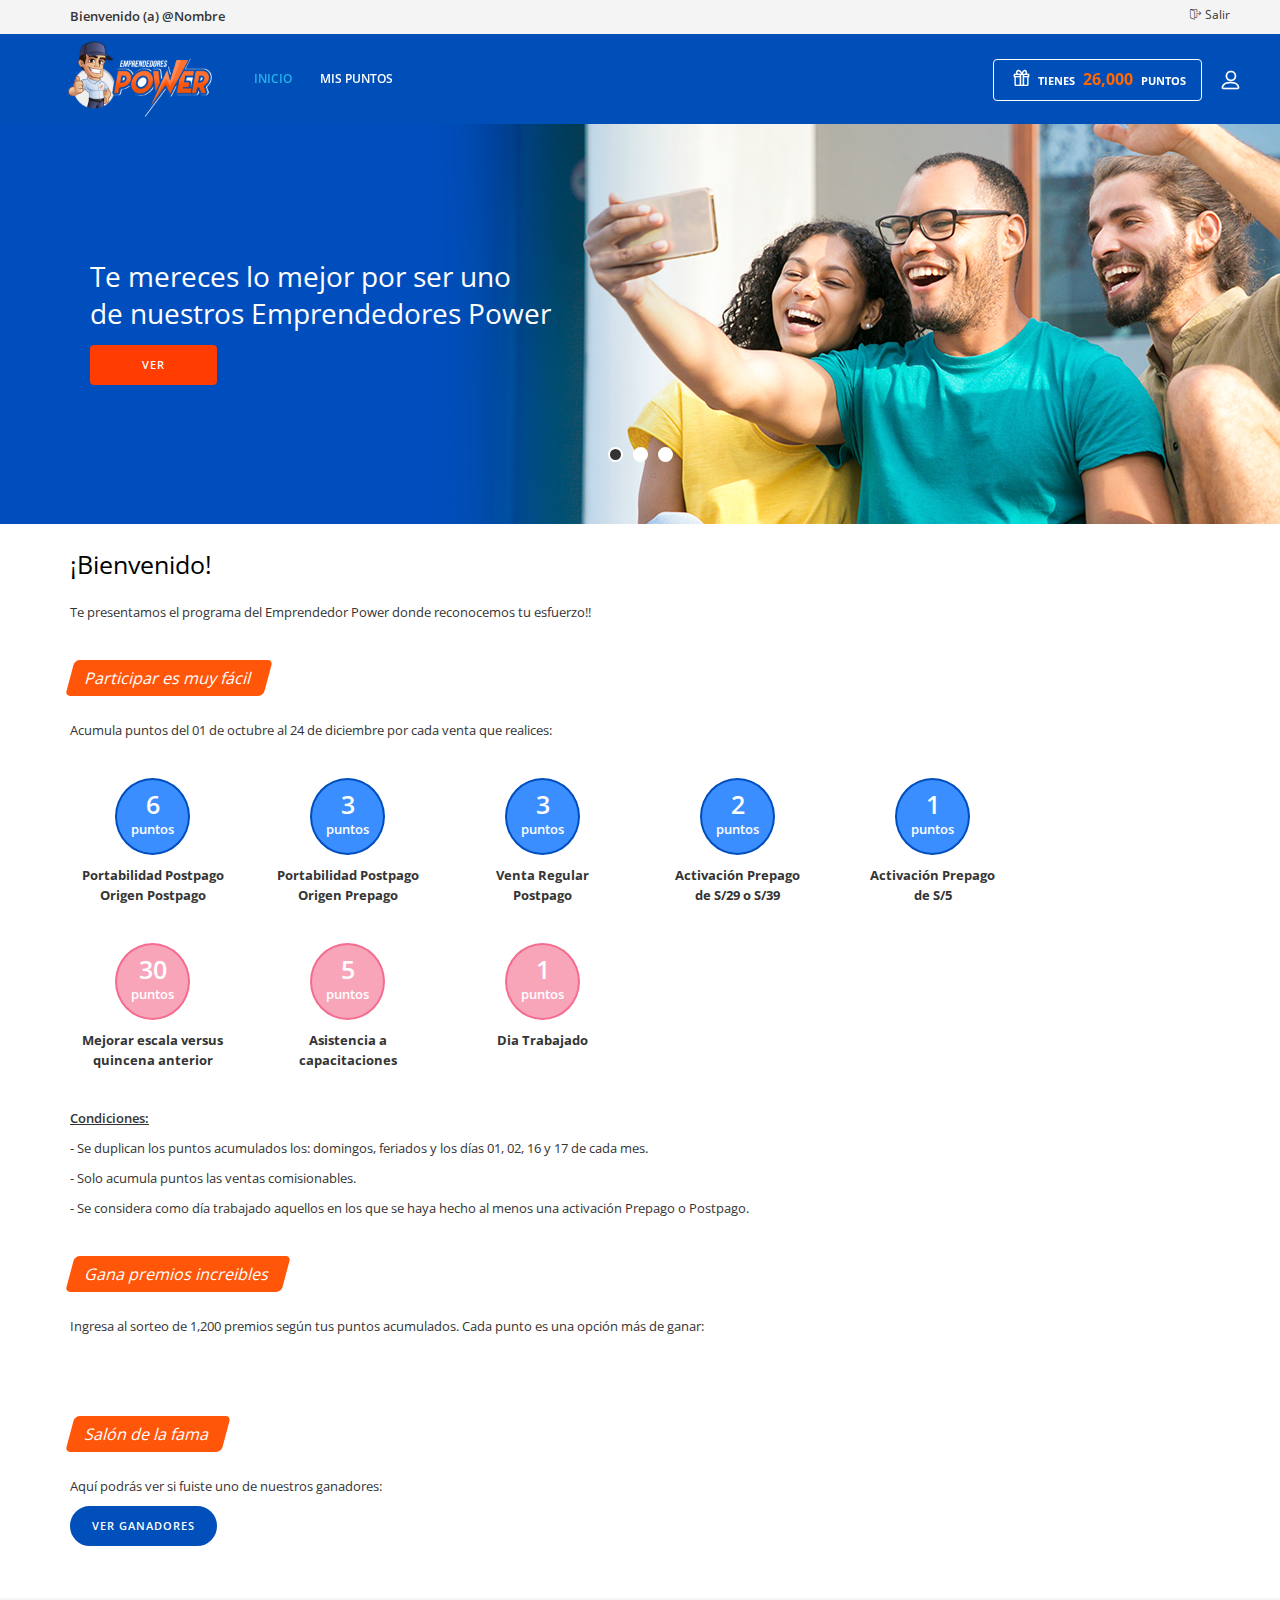
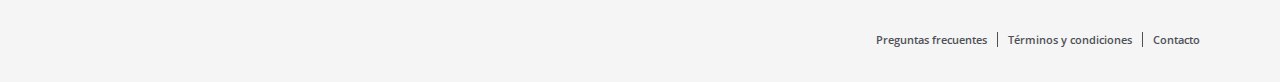
==== commit 9f0f64b1: "Fixes #1" ====
--- a/index.html
+++ b/index.html
@@ -68,25 +68,22 @@
 				<div class="navigation content-push">
 					<div class="navigation-header responsive-menu-toggle-class">
 						<div class="close-menu"></div>
-						<div class="logo-responsive"><a href="index.html"><img src="img/logo-entel.svg" alt="Entel"></a></div>
+						<div class="logo-responsive"><a href="index.html"><img src="img/logo-entel.png" alt="Entel"></a></div>
 					</div>
 					<div class="nav-overflow">
 						<div class="content-push">
 							<div class="col-sm-12 hidden-lg">
 								<div class="info-header info-header2" style="margin-bottom: 10px">
 									<ul class="info-total">
-										<li class="buscador" style="margin-bottom: 10px">
-											<input type="text" placeholder="¿Qué estás buscando?" class="buscar"><a href=""><i class="fa fa-search"></i></a>
-										</li>
 										<li class="info-pts">
-											<p><span style="color: #fff" class="lnr lnr-gift"></span> Tienes <span>260,000</span> puntos</p>
+											<p><span style="color: #fff" class="lnr lnr-gift"></span> Tienes <span>26,000</span> puntos</p>
 										</li>
 									</ul>
 								</div>
 
 							</div>
 							<div class="col-lg-2">
-								<a href="index.html" class="fixed-header-visible additional-header-logo top" style="display: block;float: left;"><img src="img/logo-entel.svg" alt=""></a>
+								<a href="index.html" class="fixed-header-visible additional-header-logo top" style="display: block;float: left;"><img src="img/logo-entel.png" alt=""></a>
 							</div>
 							<div class="col-sm-12 col-lg-4" style="padding-left: 0">
 								<nav>
@@ -120,11 +117,8 @@
 							<div class="col-lg-6 visible-lg">
 								<div class="info-header info-header2">
 									<ul class="info-total">
-										<li class="buscador">
-											<input type="text" placeholder="¿Qué estás buscando?" class="buscar"><a href=""><i class="fa fa-search"></i></a>
-										</li>
 										<li class="info-pts ">
-											<p><span style="color: #fff" class="lnr lnr-gift"></span> Tienes <span>260,000</span> puntos</p>
+											<p><span style="color: #fff" class="lnr lnr-gift"></span> Tienes <span>26,000</span> puntos</p>
 										</li>
 										<li>
 											<a data-toggle="tooltip" data-placement="top" title="Mi perfil" class="header-functionality-entry" href="mi-perfil.html"><span class="lnr lnr-user"></span></a>
@@ -145,9 +139,9 @@
 						<div class="navigation-banner-wrapper light-text align-3" style="background-image:url(img/bg/bg-1.png);background-position: center center;">
 							<div class="navigation-banner-content content-push">
 								<div class="cell-view">
-									<h2 class="subtitle">¡Acumula puntos y canjealos</h2>
-									<h2 class="subtitle">por fabulosos premios!</h2>
-									<a class="button style-10" href="productos.html">Ver catálogo</a>
+									<h2 class="subtitle">Te mereces lo mejor por ser uno </h2>
+									<h2 class="subtitle">de nuestros Emprendedores Power</h2>
+									<a class="button style-10" href="productos.html">Ver</a>
 								</div>
 							</div>
 							<div class="clear"></div>
@@ -157,9 +151,9 @@
 						<div class="navigation-banner-wrapper light-text align-3" style="background-image:url(img/bg/bg-2.png);background-position: center center;">
 							<div class="navigation-banner-content content-push">
 								<div class="cell-view">
-									<h2 class="subtitle">¡Acumula puntos y canjealos</h2>
-									<h2 class="subtitle">por fabulosos premios!</h2>
-									<a class="button style-10" href="productos.html">Ver catálogo</a>
+									<h2 class="subtitle">Te mereces lo mejor por ser uno </h2>
+									<h2 class="subtitle">de nuestros Emprendedores Power</h2>
+									<a class="button style-10" href="productos.html">Ver </a>
 								</div>
 							</div>
 							<div class="clear"></div>
@@ -169,9 +163,9 @@
 						<div class="navigation-banner-wrapper light-text align-3" style="background-image:url(img/bg/bg-1.png);background-position: center center;">
 							<div class="navigation-banner-content content-push">
 								<div class="cell-view">
-									<h2 class="subtitle">¡Acumula puntos y canjealos</h2>
-									<h2 class="subtitle">por fabulosos premios!</h2>
-									<a class="button style-10" href="productos.html">Ver catálogo</a>
+									<h2 class="subtitle">Te mereces lo mejor por ser uno </h2>
+									<h2 class="subtitle">de nuestros Emprendedores Power</h2>
+									<a class="button style-10" href="productos.html">Ver </a>
 								</div>
 							</div>
 							<div class="clear"></div>
@@ -188,7 +182,7 @@
 				<div class="row">
 					<div class="col-md-12 col-sm-12 col-xs-12">
 						<br><br>
-						<h2 class="title-normal">¡BIENVENIDO!</h2>
+						<h2 class="title-normal">¡Bienvenido!</h2>
 						<p>Te presentamos el programa del Emprendedor Power donde reconocemos tu esfuerzo!!</p>
 						<br><br>
 					</div>
@@ -203,39 +197,39 @@
 				</div>
 				<div class="row">
 					<div class="col-md-2 text-center">
-						<p class="bg-azul">6 <br>puntos</p>
-						<p>Portabilidad Postpago Origen Postpago</p>
-					</div>
-					<div class="col-md-2 text-center">
-						<p class="bg-azul">3 <br>puntos</p>
-						<p>Portabilidad Postpago Origen Prepago</p>
-					</div>
-					<div class="col-md-2 text-center">
-						<p class="bg-azul">3 <br>puntos</p>
-						<p>Venta Regular Postpago</p>
-					</div>
-					<div class="col-md-2 text-center">
-						<p class="bg-azul">2 <br>puntos</p>
-						<p>Activación Prepago de S/29 o S/39</p>
-					</div>
-					<div class="col-md-2 text-center">
-						<p class="bg-azul">1 <br>puntos</p>
-						<p>Activación Prepago de S/5</p>
-						<br><br>
-					</div>
-				</div>
-				<div class="row">
-					<div class="col-md-2 text-center">
-						<p class="bg-rojo">30 <br>puntos</p>
-						<p>Mejorar escala versus quincena anterior</p>
-					</div>
-					<div class="col-md-2 text-center">
-						<p class="bg-rojo">5 <br>puntos</p>
-						<p>Asistencia a capacitaciones</p>
-					</div>
-					<div class="col-md-2 text-center">
-						<p class="bg-rojo">1 <br>puntos</p>
-						<p>Dia Trabajado</p>
+						<p class="bg-azul"><span>6</span> <br>puntos</p>
+						<p class="bold">Portabilidad Postpago Origen Postpago</p>
+					</div>
+					<div class="col-md-2 text-center">
+						<p class="bg-azul"><span>3</span><br>puntos</p>
+						<p class="bold">Portabilidad Postpago Origen Prepago</p>
+					</div>
+					<div class="col-md-2 text-center">
+						<p class="bg-azul"><span>3</span><br>puntos</p>
+						<p class="bold">Venta Regular <br> Postpago</p>
+					</div>
+					<div class="col-md-2 text-center">
+						<p class="bg-azul"><span>2</span><br>puntos</p>
+						<p class="bold">Activación Prepago <br> de S/29 o S/39</p>
+					</div>
+					<div class="col-md-2 text-center">
+						<p class="bg-azul"><span>1</span><br>puntos</p>
+						<p class="bold">Activación Prepago <br> de S/5</p>
+						<br><br>
+					</div>
+				</div>
+				<div class="row">
+					<div class="col-md-2 text-center">
+						<p class="bg-rojo"><span>30</span><br>puntos</p>
+						<p class="bold">Mejorar escala versus quincena anterior</p>
+					</div>
+					<div class="col-md-2 text-center">
+						<p class="bg-rojo"><span>5</span><br>puntos</p>
+						<p class="bold">Asistencia a <br> capacitaciones</p>
+					</div>
+					<div class="col-md-2 text-center">
+						<p class="bg-rojo"><span>1</span><br>puntos</p>
+						<p class="bold">Dia Trabajado</p>
 					</div>
 
 				</div>
@@ -253,73 +247,24 @@
 					<div class="col-md-12">
 						<p class="titulo-inicio">Gana premios increibles</p>
 						<br><br>
-						<p>Acumula puntos del 01 de octubre al 24 de diciembre por cada venta que realices:</p>
-						<br><br>
-					</div>
-				</div>
-				<div class="row">
-					<div class="col-md-3">
-						<p class="rango-puntos">950+</p>
-					</div>
-					<div class="col-md-3">
-						<p class="texto-premio"><span>380</span> Refrigeradoras</p>
-					</div>
-					<div class="col-md-1">
-						<img src="img/productos/arrocera.png" width="53" height="53" alt="">
-					</div>
-				</div>
-				<div class="row">
-					<div class="col-md-3">
-						<p class="rango-puntos">700 a 949</p>
-					</div>
-					<div class="col-md-3">
-						<p class="texto-premio"><span>320</span> Laptops</p>
-					</div>
-					<div class="col-md-1">
-						<img src="img/productos/arrocera.png" width="53" height="53" alt="">
-					</div>
-				</div>
-				<div class="row">
-					<div class="col-md-3">
-						<p class="rango-puntos">500 a 699</p>
-					</div>
-					<div class="col-md-3">
-						<p class="texto-premio"><span>250</span> TV´s</p>
-					</div>
-					<div class="col-md-1">
-						<img src="img/productos/arrocera.png" width="53" height="53" alt="">
-					</div>
-				</div>
-				<div class="row">
-					<div class="col-md-3">
-						<p class="rango-puntos">200 a 499</p>
-					</div>
-					<div class="col-md-3">
-						<p class="texto-premio"><span>150</span> TV´s</p>
-					</div>
-					<div class="col-md-1">
-						<img src="img/productos/arrocera.png" width="53" height="53" alt="">
-					</div>
-				</div>
-				<div class="row">
-					<div class="col-md-3">
-						<p class="rango-puntos">100 a 199</p>
-					</div>
-					<div class="col-md-3">
-						<p class="texto-premio"><span>100</span> Bicicletas</p>
-					</div>
-					<div class="col-md-1">
-						<img src="img/productos/arrocera.png" width="53" height="53" alt="">
-					</div>
-				</div>
+						<p>Ingresa al sorteo de 1,200 premios según tus puntos acumulados. Cada punto es una opción más de ganar:</p>
+						<br><br>
+					</div>
+				</div>
+				
 				<div class="row">
 					<div class="col-md-12">
+						<img src="img/premios.png" alt="">
+					</div>
+				</div>
+				<div class="row">
+					<div class="col-md-12">
 						<br><br>
 						<p class="titulo-inicio">Salón de la fama</p>
 						<br><br>
 						<p>Aquí podrás ver si fuiste uno de nuestros ganadores:</p>
 
-						<a class="style-3 button" href="">VER GANADORES</a>
+						<a class="style-3 button" href="docs/ganadores.pdf" target="_blank">VER GANADORES</a>
 					</div>
 				</div>
 			</div>
@@ -330,7 +275,7 @@
 			<div class="container">
 				<div class="row">
 					<div class="col-md-3">
-						<p>© Entel 2020</p>
+						<p></p>
 					</div>
 					<div class="col-md-9 menu-footer">
 						<ul>
@@ -346,6 +291,7 @@
 	</div>
 
 	<!-- Modales - Popups-->
+<!--
 	<div id="bienvenida-popup" class="overlay-popup">
 		<div class="overflow">
 			<div class="table-view">
@@ -362,6 +308,7 @@
 			</div>
 		</div>
 	</div>
+-->
 	<div class="cart-box popup">
 		<div class="popup-container">
 			<div class="cart-entry">
--- a/bigc/css/theme.css
+++ b/bigc/css/theme.css
@@ -8605,9 +8605,9 @@
 }
 
 .title-normal {
-	font-size: 30px;
+	font-size: 25px;
 	margin: 0 0 25px;
-	text-transform: uppercase;
+/*	text-transform: uppercase;*/
 }
 
 .title-product-best-sale {
--- a/css/style.css
+++ b/css/style.css
@@ -1510,8 +1510,8 @@
 	}
 	header .additional-header-logo img {
 		display: block;
-		margin: 28px auto;
-		/*		height: 120px;*/
+		margin: 0 auto;
+		height: 90px;
 		/*		position: fixed;*/
 	}
 
@@ -13251,10 +13251,10 @@
 }
 
 .fondo {
-	background-repeat: no-repeat!important;
+
 	height: 80vh;
 	background-size: 100%!important;
-	background: #004fb9 url(../img/bg/bg-login.jpeg) fixed;
+	background: #004fb9 url(../img/bg/bg-login.png) fixed;
 }
 
 .fondo.page-registro {
@@ -13919,7 +13919,8 @@
 	}
 }
 
-/*stilos inicio*/
+/*estilos inicio*/
+
 .titulo-inicio {
 	background: #ff560a;
 	border-radius: 5px;
@@ -13938,24 +13939,29 @@
 	background: #3b8effff;
 	border: 2px solid #004ebd;
 	color: #fff;
-	padding: 21px 14px;
+	padding: 14px;
 	border-radius: 50%;
 	display: inline-block;
 	text-align: center;
 	font-weight: 600;
-	font-size: 16px;
+
+}
+
+.bg-azul span,
+.bg-rojo span {
+	font-size: 25px;
+	font-weight: 600;
 }
 
 .bg-rojo {
 	background: #f8a5baff;
 	border: 2px solid #f46c8f;
 	color: #fff;
-	padding: 21px 14px;
+	padding: 14px;
 	border-radius: 50%;
 	display: inline-block;
 	text-align: center;
 	font-weight: 600;
-	font-size: 16px;
 }
 
 .rango-puntos {
@@ -13982,3 +13988,7 @@
 	font-size: 22px;
 	font-weight: 600;
 }
+
+.bold {
+	font-weight: bold;
+}
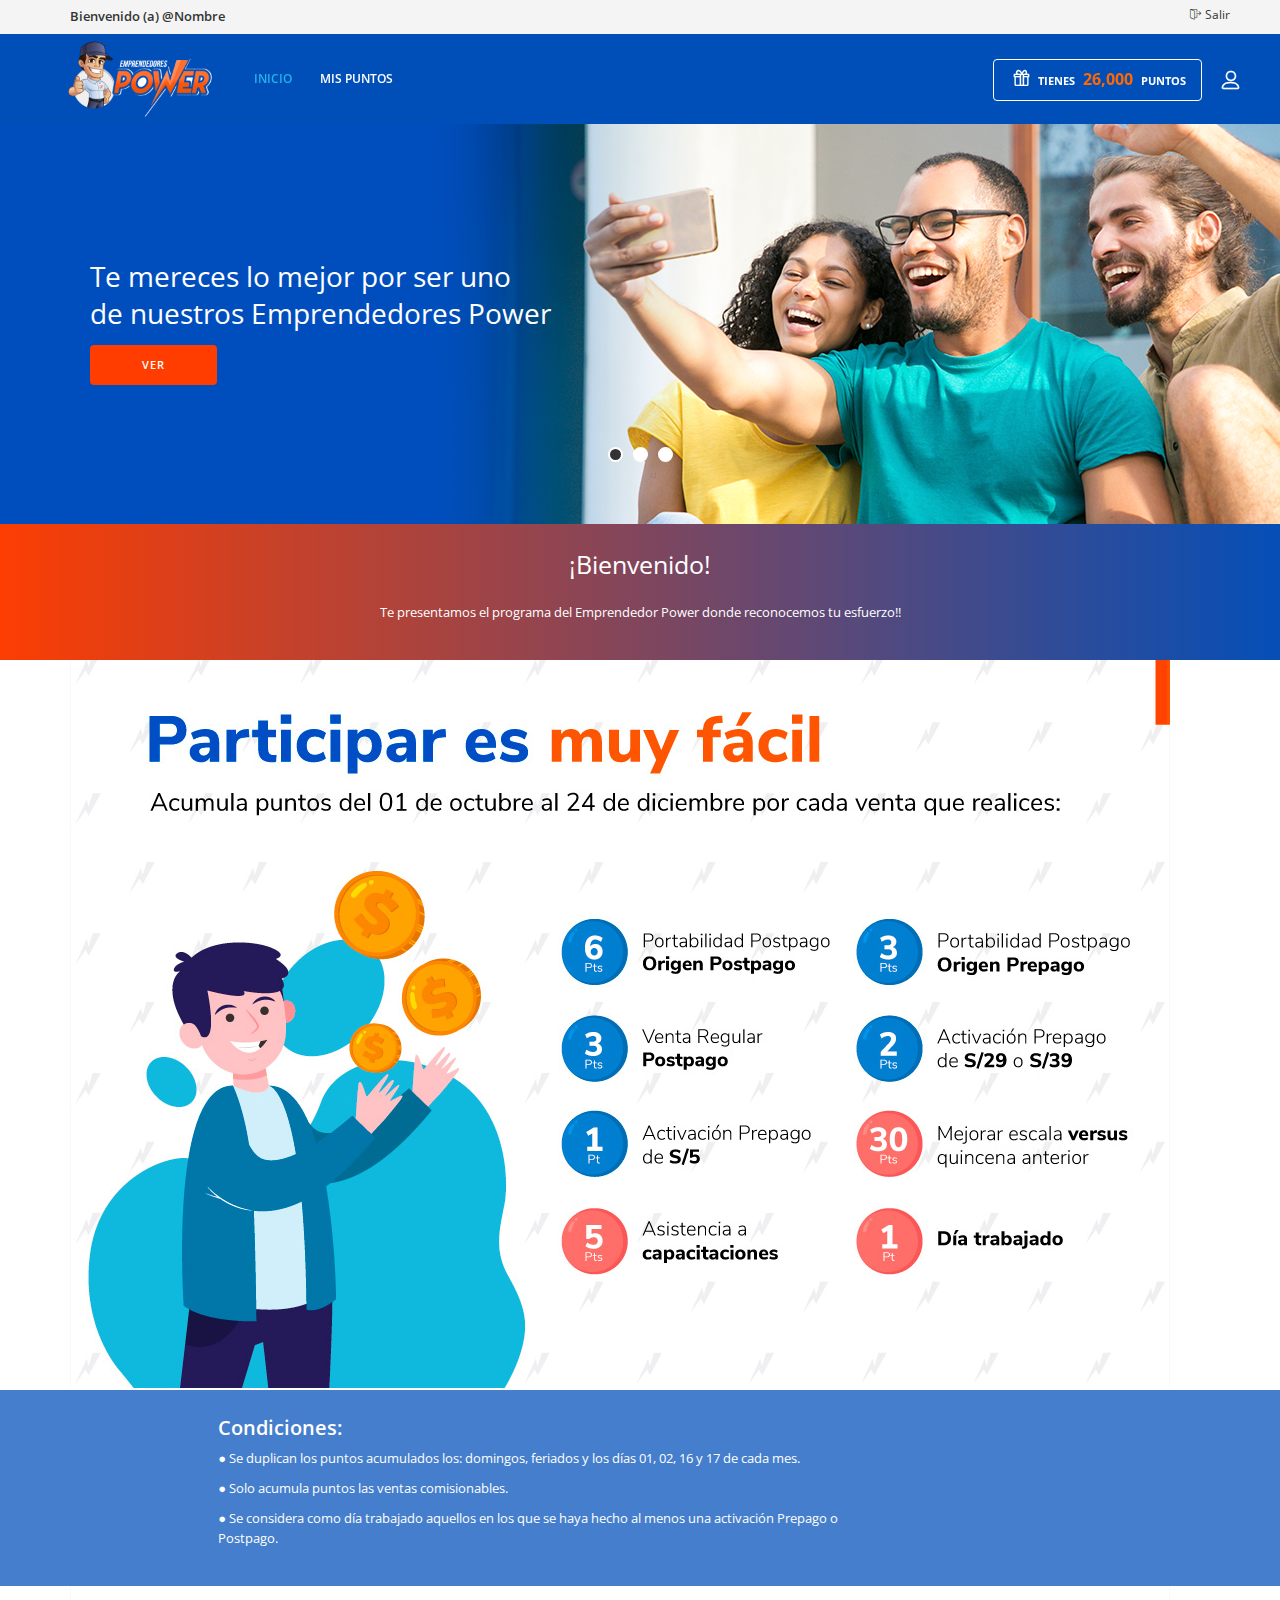
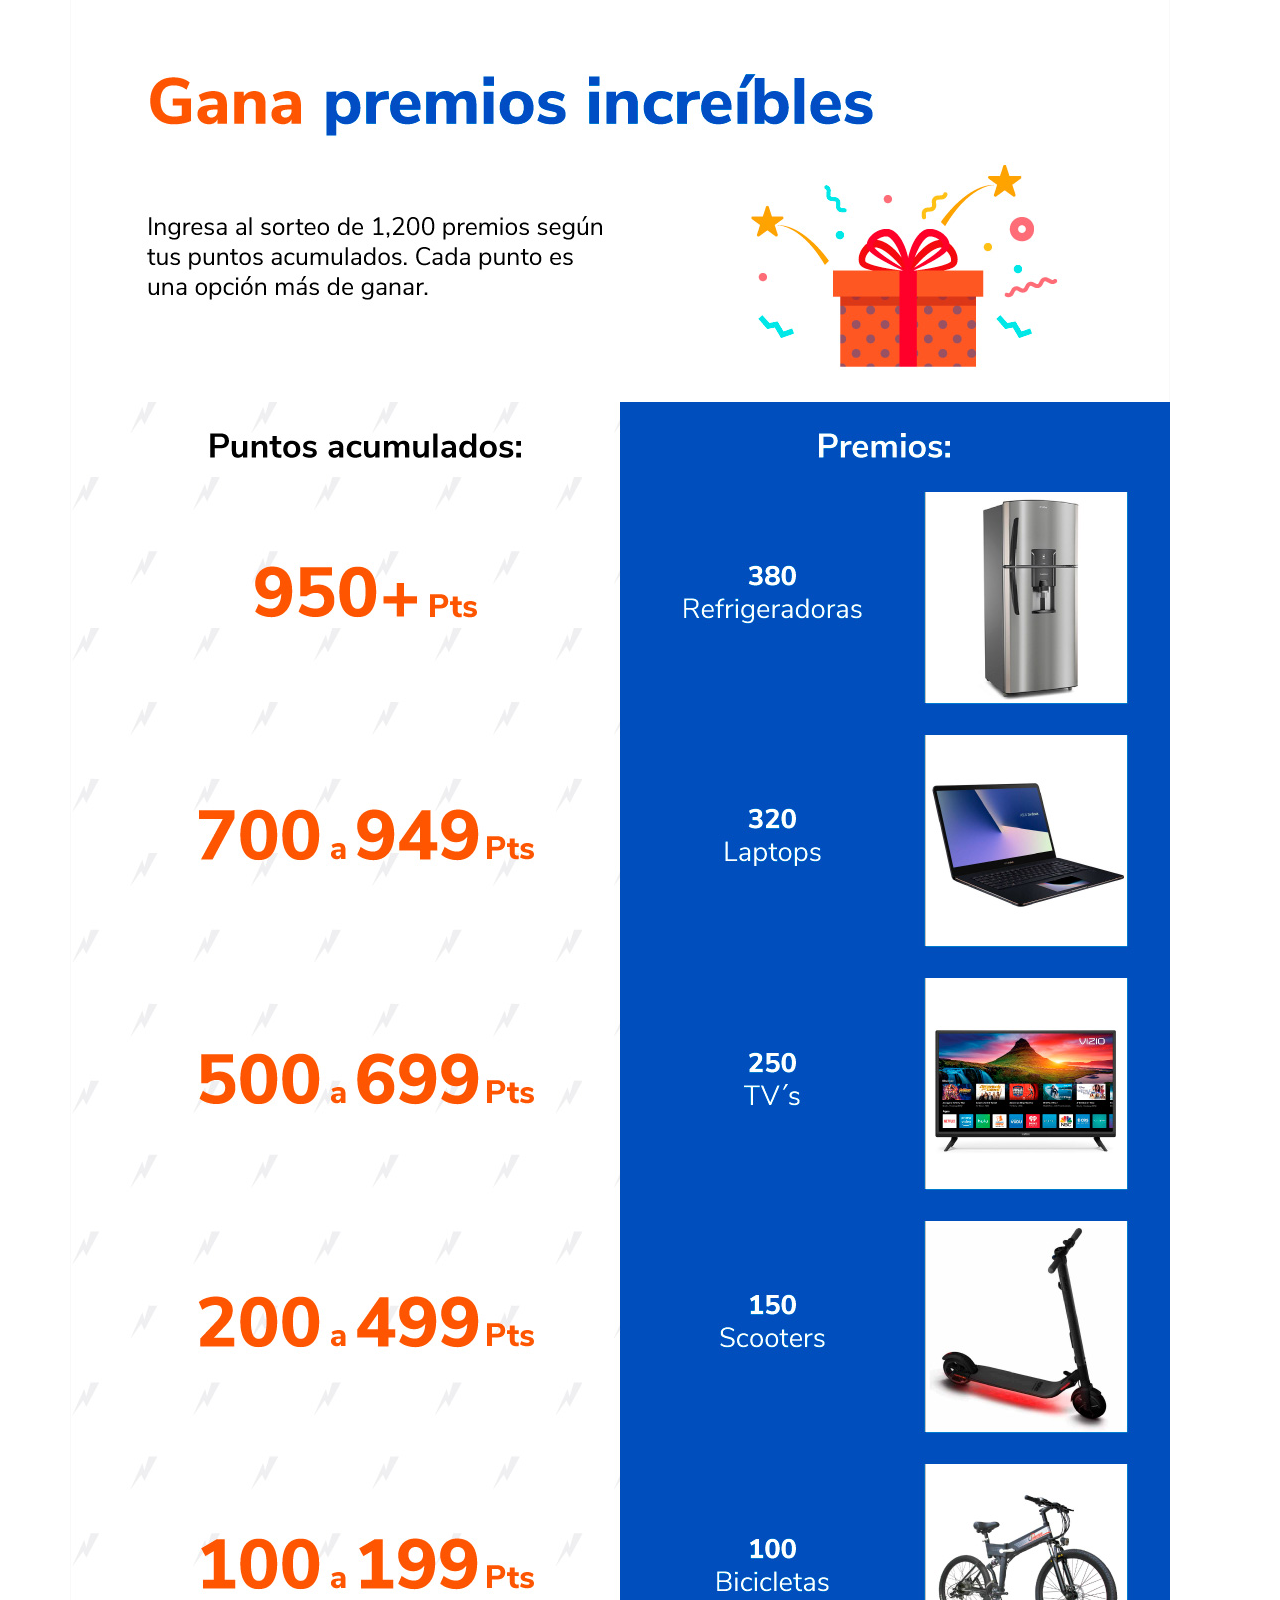
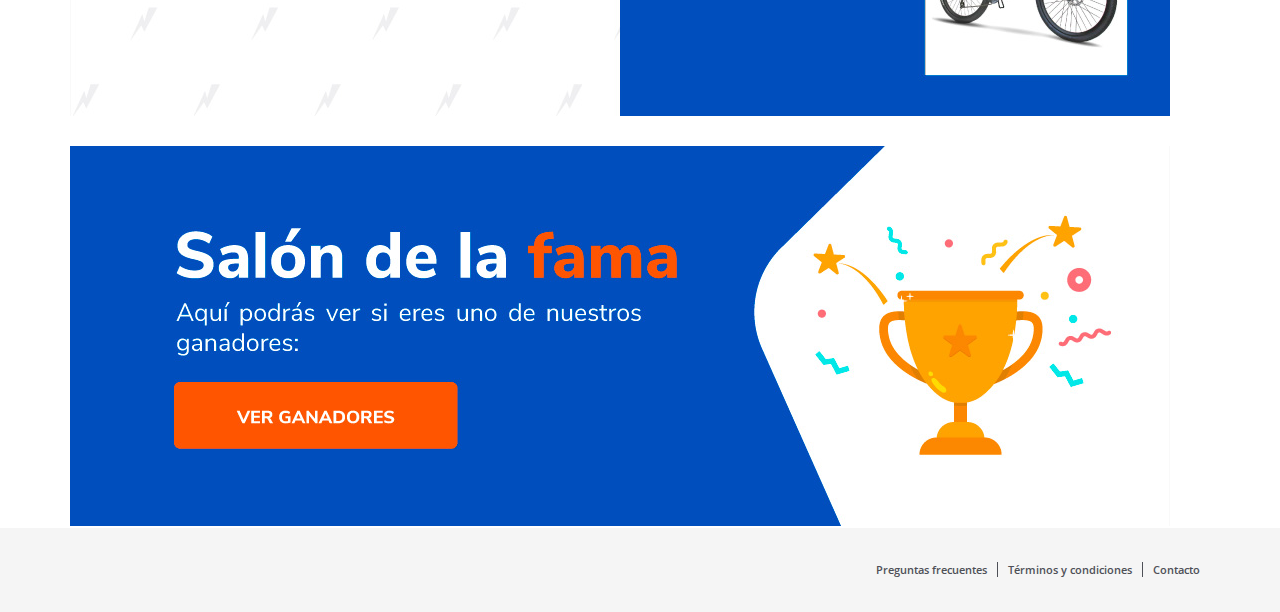
==== commit b7d1751c: "nueva vista inicio" ====
--- a/index.html
+++ b/index.html
@@ -177,99 +177,46 @@
 				<div class="pagination"></div>
 			</div>
 		</div>
+		<div class="row bienvenida">
+			<div class="col-md-12 col-sm-12 col-xs-12">
+				<br><br>
+				<h2 class="title-normal">¡Bienvenido!</h2>
+				<p style="color: #fff">Te presentamos el programa del Emprendedor Power donde reconocemos tu esfuerzo!!</p>
+				<br><br>
+			</div>
+		</div>
 		<div class="container">
-			<div class="title-product-best-sale">
-				<div class="row">
-					<div class="col-md-12 col-sm-12 col-xs-12">
-						<br><br>
-						<h2 class="title-normal">¡Bienvenido!</h2>
-						<p>Te presentamos el programa del Emprendedor Power donde reconocemos tu esfuerzo!!</p>
-						<br><br>
-					</div>
-				</div>
-				<div class="row">
-					<div class="col-md-12">
-						<p class="titulo-inicio">Participar es muy fácil</p>
-						<br><br>
-						<p>Acumula puntos del 01 de octubre al 24 de diciembre por cada venta que realices:</p>
-						<br><br>
-					</div>
-				</div>
-				<div class="row">
-					<div class="col-md-2 text-center">
-						<p class="bg-azul"><span>6</span> <br>puntos</p>
-						<p class="bold">Portabilidad Postpago Origen Postpago</p>
-					</div>
-					<div class="col-md-2 text-center">
-						<p class="bg-azul"><span>3</span><br>puntos</p>
-						<p class="bold">Portabilidad Postpago Origen Prepago</p>
-					</div>
-					<div class="col-md-2 text-center">
-						<p class="bg-azul"><span>3</span><br>puntos</p>
-						<p class="bold">Venta Regular <br> Postpago</p>
-					</div>
-					<div class="col-md-2 text-center">
-						<p class="bg-azul"><span>2</span><br>puntos</p>
-						<p class="bold">Activación Prepago <br> de S/29 o S/39</p>
-					</div>
-					<div class="col-md-2 text-center">
-						<p class="bg-azul"><span>1</span><br>puntos</p>
-						<p class="bold">Activación Prepago <br> de S/5</p>
-						<br><br>
-					</div>
-				</div>
-				<div class="row">
-					<div class="col-md-2 text-center">
-						<p class="bg-rojo"><span>30</span><br>puntos</p>
-						<p class="bold">Mejorar escala versus quincena anterior</p>
-					</div>
-					<div class="col-md-2 text-center">
-						<p class="bg-rojo"><span>5</span><br>puntos</p>
-						<p class="bold">Asistencia a <br> capacitaciones</p>
-					</div>
-					<div class="col-md-2 text-center">
-						<p class="bg-rojo"><span>1</span><br>puntos</p>
-						<p class="bold">Dia Trabajado</p>
-					</div>
-
-				</div>
-				<div class="row">
-					<div class="col-md-12">
-						<br><br>
-						<p style="font-weight: 600;text-decoration: underline">Condiciones:</p>
-						<p>- Se duplican los puntos acumulados los: domingos, feriados y los días 01, 02, 16 y 17 de cada mes.</p>
-						<p>- Solo acumula puntos las ventas comisionables.</p>
-						<p>- Se considera como día trabajado aquellos en los que se haya hecho al menos una activación Prepago o Postpago.</p>
-						<br><br>
-					</div>
-				</div>
-				<div class="row">
-					<div class="col-md-12">
-						<p class="titulo-inicio">Gana premios increibles</p>
-						<br><br>
-						<p>Ingresa al sorteo de 1,200 premios según tus puntos acumulados. Cada punto es una opción más de ganar:</p>
-						<br><br>
-					</div>
-				</div>
-				
-				<div class="row">
-					<div class="col-md-12">
-						<img src="img/premios.png" alt="">
-					</div>
-				</div>
-				<div class="row">
-					<div class="col-md-12">
-						<br><br>
-						<p class="titulo-inicio">Salón de la fama</p>
-						<br><br>
-						<p>Aquí podrás ver si fuiste uno de nuestros ganadores:</p>
-
-						<a class="style-3 button" href="docs/ganadores.pdf" target="_blank">VER GANADORES</a>
-					</div>
-				</div>
-			</div>
-
-		</div>
+
+			<div class="row">
+				<div class="col-md-12">
+					<img src="img/participar.jpg" alt="">
+				</div>
+			</div>
+		</div>
+		<div class="row condiciones">
+			<div class="col-md-6 col-md-offset-2">
+				<br><br>
+				<p style="font-weight: 600;font-size: 20px">Condiciones:</p>
+				<p>&#9679; Se duplican los puntos acumulados los: domingos, feriados y los días 01, 02, 16 y 17 de cada mes.</p>
+				<p>&#9679; Solo acumula puntos las ventas comisionables.</p>
+				<p>&#9679; Se considera como día trabajado aquellos en los que se haya hecho al menos una activación Prepago o Postpago.</p>
+				<br><br>
+			</div>
+		</div>
+		<div class="container">
+			<div class="row">
+				<div class="col-md-12">
+					<img src="img/premios.jpg" alt="">
+				</div>
+			</div>
+			<br><br>
+			<div class="row">
+				<div class="col-md-12">
+					<img src="img/salon.jpg" alt="">
+				</div>
+			</div>
+		</div>
+
 
 		<footer id="footer">
 			<div class="container">
@@ -291,7 +238,7 @@
 	</div>
 
 	<!-- Modales - Popups-->
-<!--
+	<!--
 	<div id="bienvenida-popup" class="overlay-popup">
 		<div class="overflow">
 			<div class="table-view">
--- a/css/style.css
+++ b/css/style.css
@@ -13992,3 +13992,18 @@
 .bold {
 	font-weight: bold;
 }
+
+.bienvenida {
+	background: linear-gradient(to left, #024fb9, #ff3d00);
+	text-align: center;
+	color: #fff!important;
+}
+
+.condiciones {
+	background: #447ecc;
+	color: #fff;
+}
+
+.condiciones p {
+	color: #fff;
+}
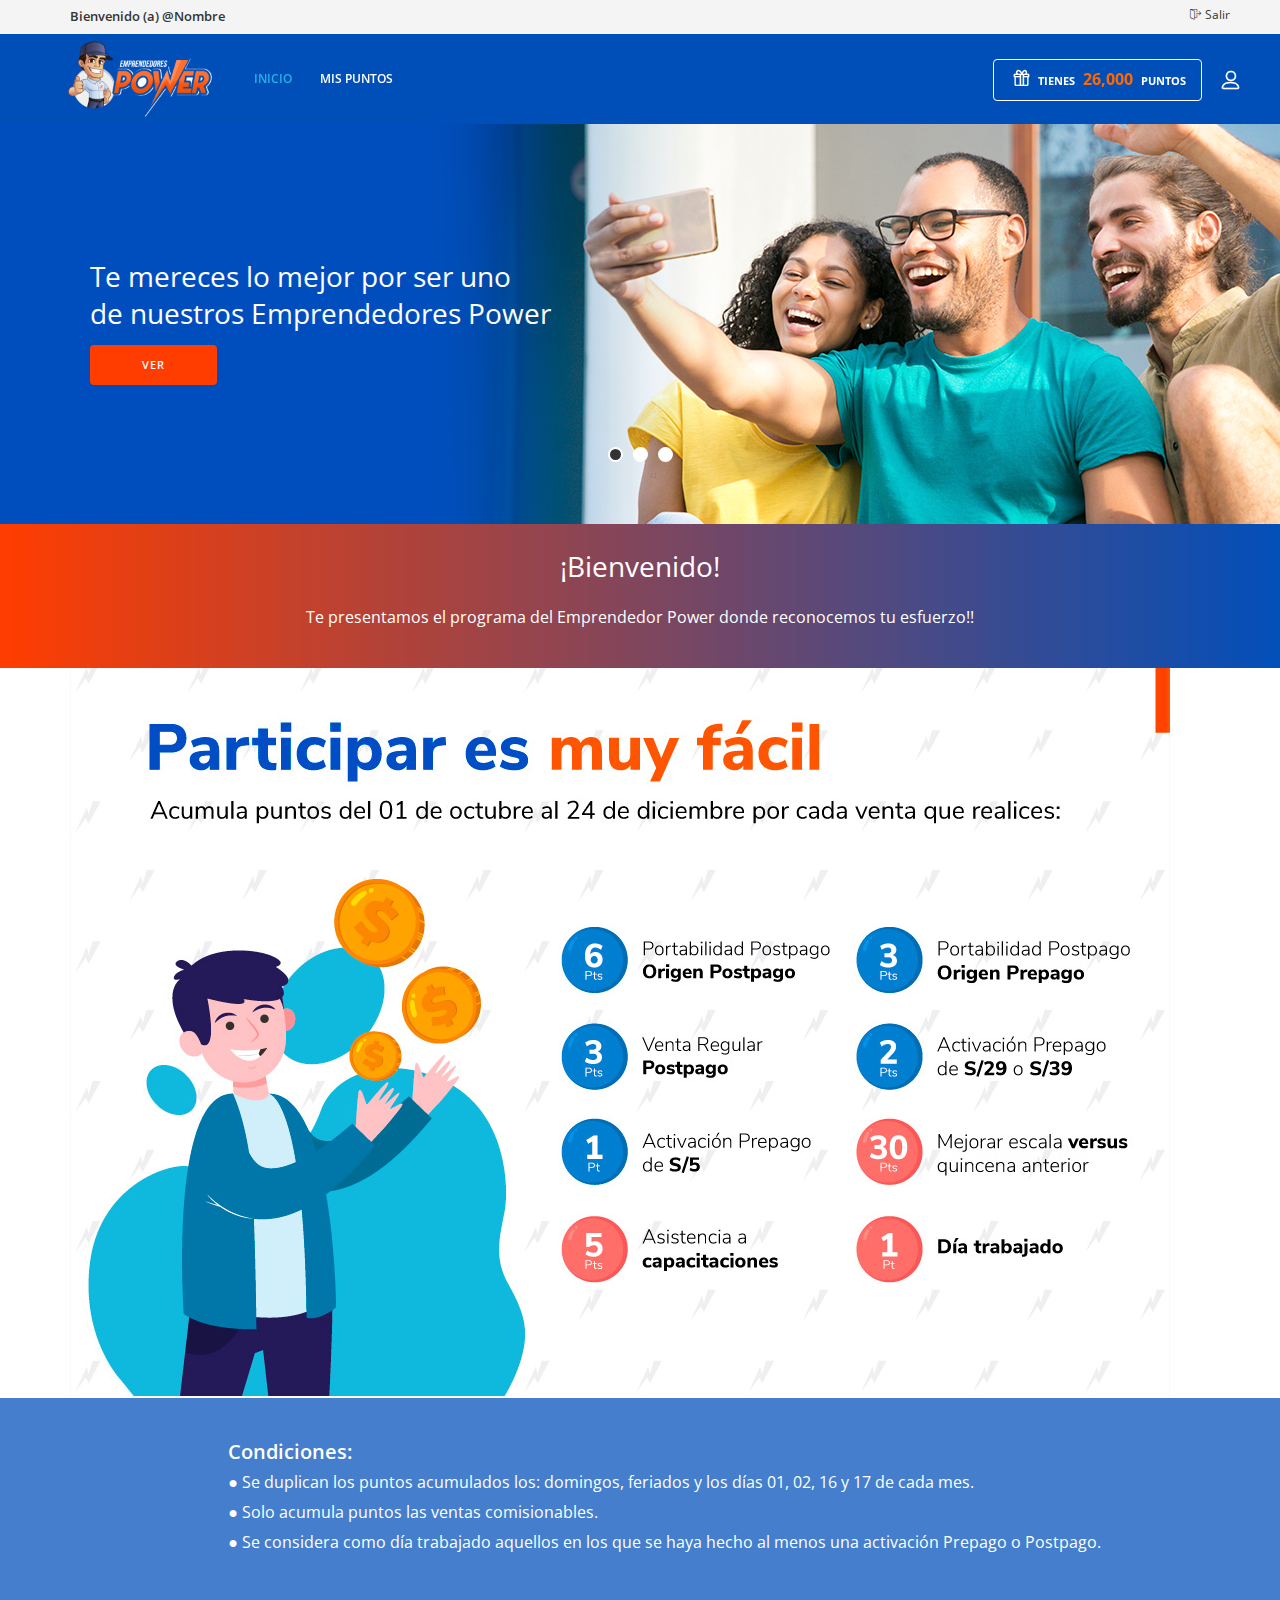
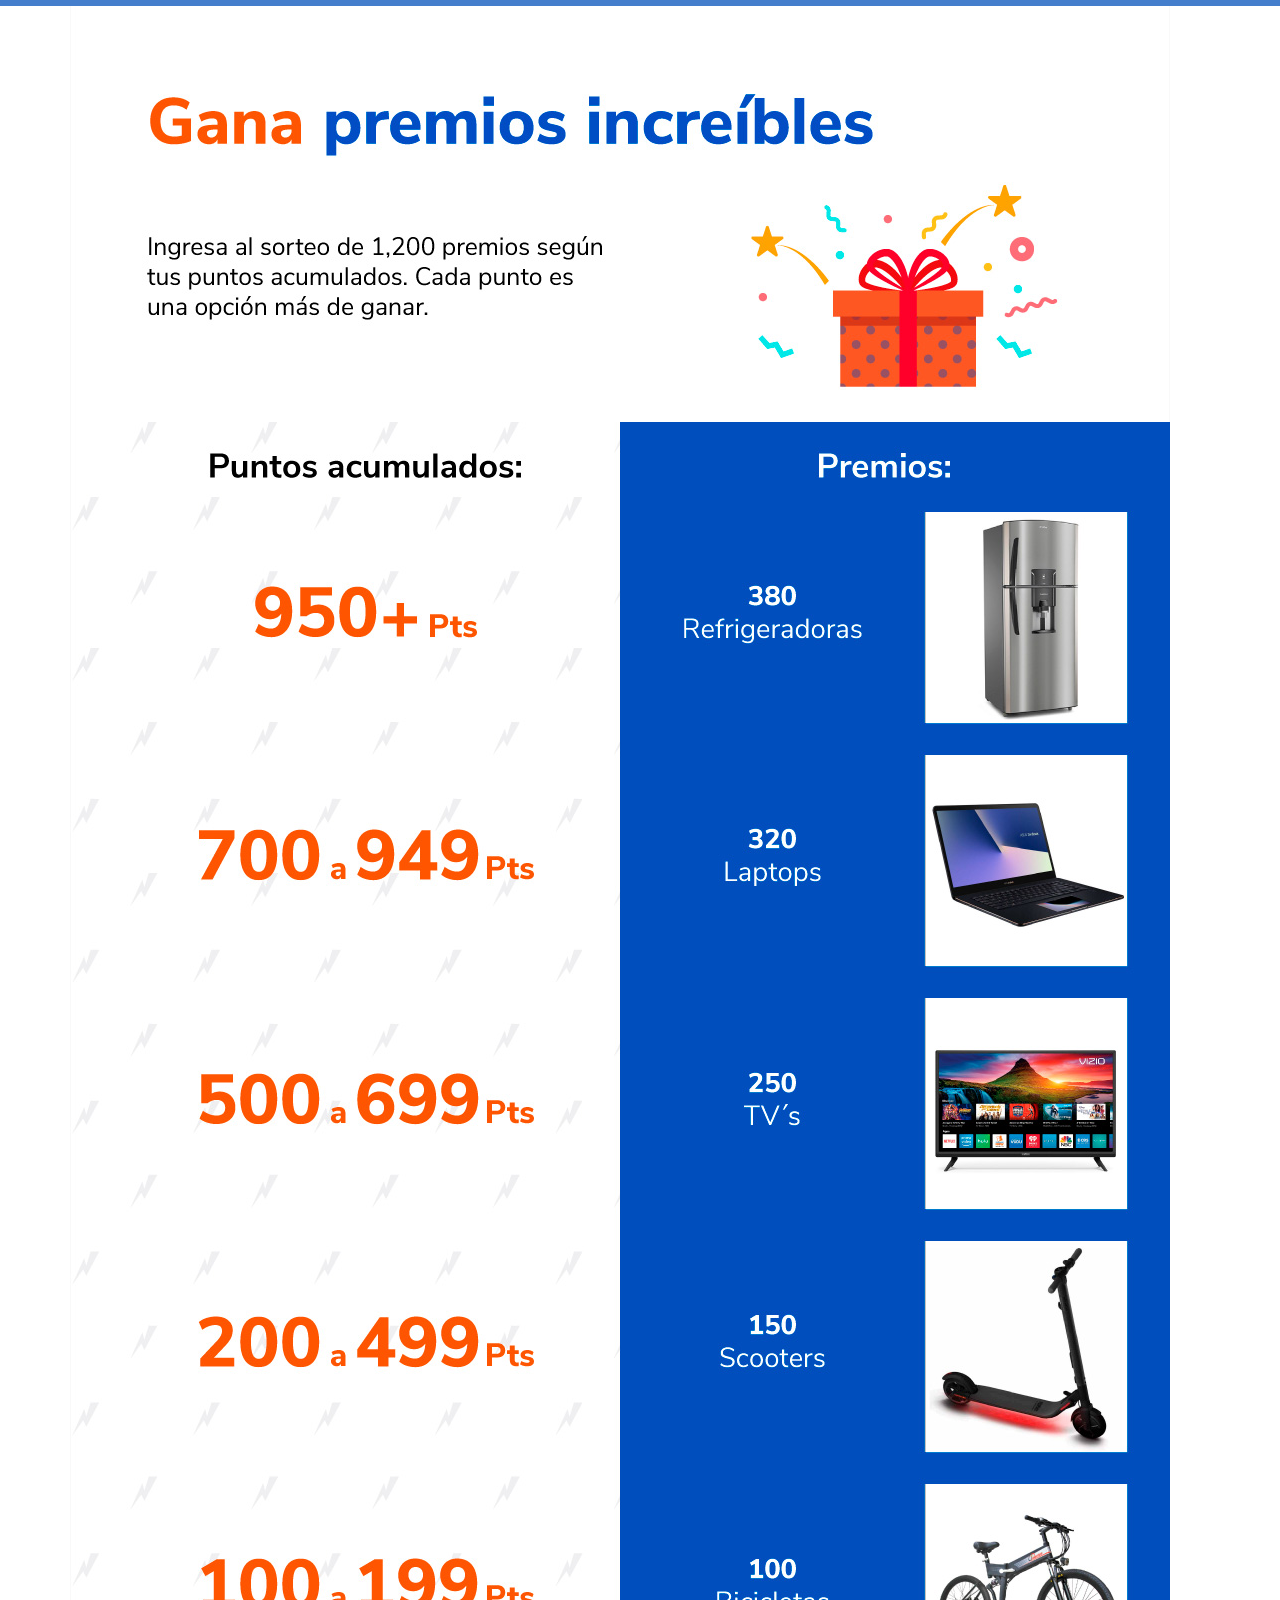
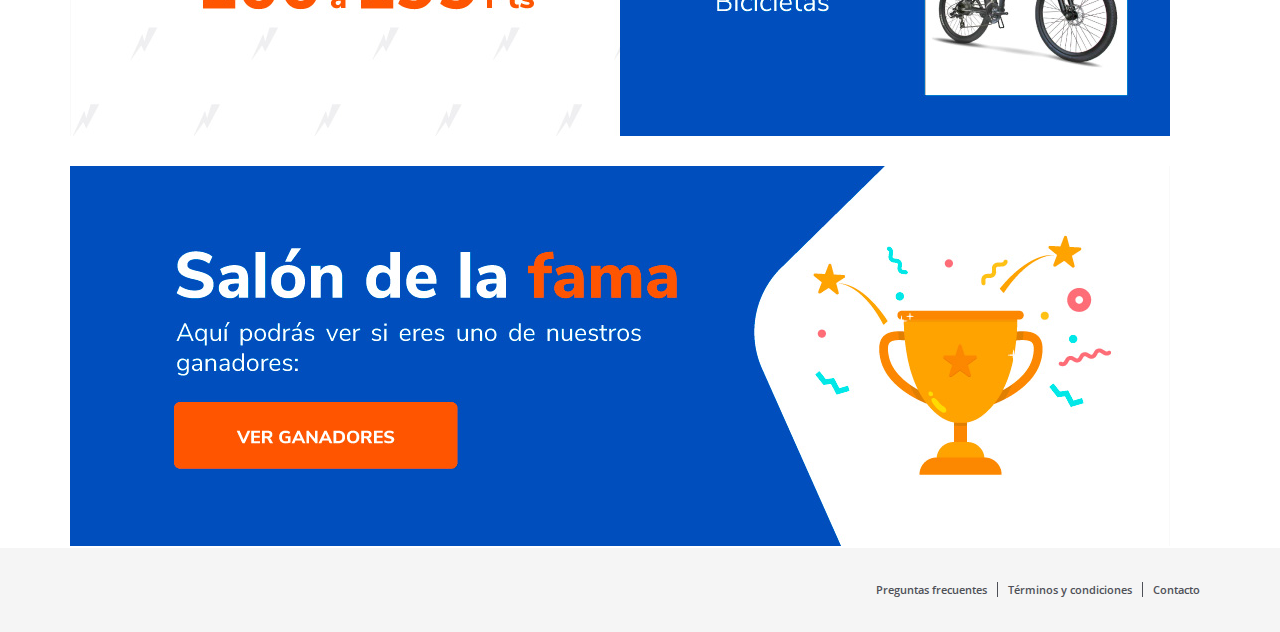
==== commit 9f8559a4: "ajuste de textos en bienvenida" ====
--- a/index.html
+++ b/index.html
@@ -177,12 +177,14 @@
 				<div class="pagination"></div>
 			</div>
 		</div>
-		<div class="row bienvenida">
-			<div class="col-md-12 col-sm-12 col-xs-12">
-				<br><br>
-				<h2 class="title-normal">¡Bienvenido!</h2>
-				<p style="color: #fff">Te presentamos el programa del Emprendedor Power donde reconocemos tu esfuerzo!!</p>
-				<br><br>
+		<div class="container-fluid">
+			<div class="row bienvenida">
+				<div class="col-md-12">
+					<br><br>
+					<h2 class="title-normal">¡Bienvenido!</h2>
+					<p class="texto-bienvenido">Te presentamos el programa del Emprendedor Power donde reconocemos tu esfuerzo!!</p>
+					<br><br>
+				</div>
 			</div>
 		</div>
 		<div class="container">
@@ -193,14 +195,16 @@
 				</div>
 			</div>
 		</div>
-		<div class="row condiciones">
-			<div class="col-md-6 col-md-offset-2">
-				<br><br>
-				<p style="font-weight: 600;font-size: 20px">Condiciones:</p>
-				<p>&#9679; Se duplican los puntos acumulados los: domingos, feriados y los días 01, 02, 16 y 17 de cada mes.</p>
-				<p>&#9679; Solo acumula puntos las ventas comisionables.</p>
-				<p>&#9679; Se considera como día trabajado aquellos en los que se haya hecho al menos una activación Prepago o Postpago.</p>
-				<br><br>
+		<div class="container-fluid">
+			<div class="row condiciones">
+				<div class="col-md-9 col-md-offset-2">
+					<br><br>
+					<p style="font-weight: 600;font-size: 20px">Condiciones:</p>
+					<p>&#9679; Se duplican los puntos acumulados los: domingos, feriados y los días 01, 02, 16 y 17 de cada mes.</p>
+					<p>&#9679; Solo acumula puntos las ventas comisionables.</p>
+					<p>&#9679; Se considera como día trabajado aquellos en los que se haya hecho al menos una activación Prepago o Postpago.</p>
+					<br><br>
+				</div>
 			</div>
 		</div>
 		<div class="container">
--- a/bigc/css/theme.css
+++ b/bigc/css/theme.css
@@ -8605,7 +8605,7 @@
 }
 
 .title-normal {
-	font-size: 25px;
+	font-size: 28px;
 	margin: 0 0 25px;
 /*	text-transform: uppercase;*/
 }
--- a/css/style.css
+++ b/css/style.css
@@ -14002,8 +14002,16 @@
 .condiciones {
 	background: #447ecc;
 	color: #fff;
+	line-height: 22px;
 }
 
 .condiciones p {
 	color: #fff;
-}
+	font-size: 16px;
+}
+
+.texto-bienvenido {
+	color: #fff;
+	font-size: 16px;
+	line-height: 25px
+}
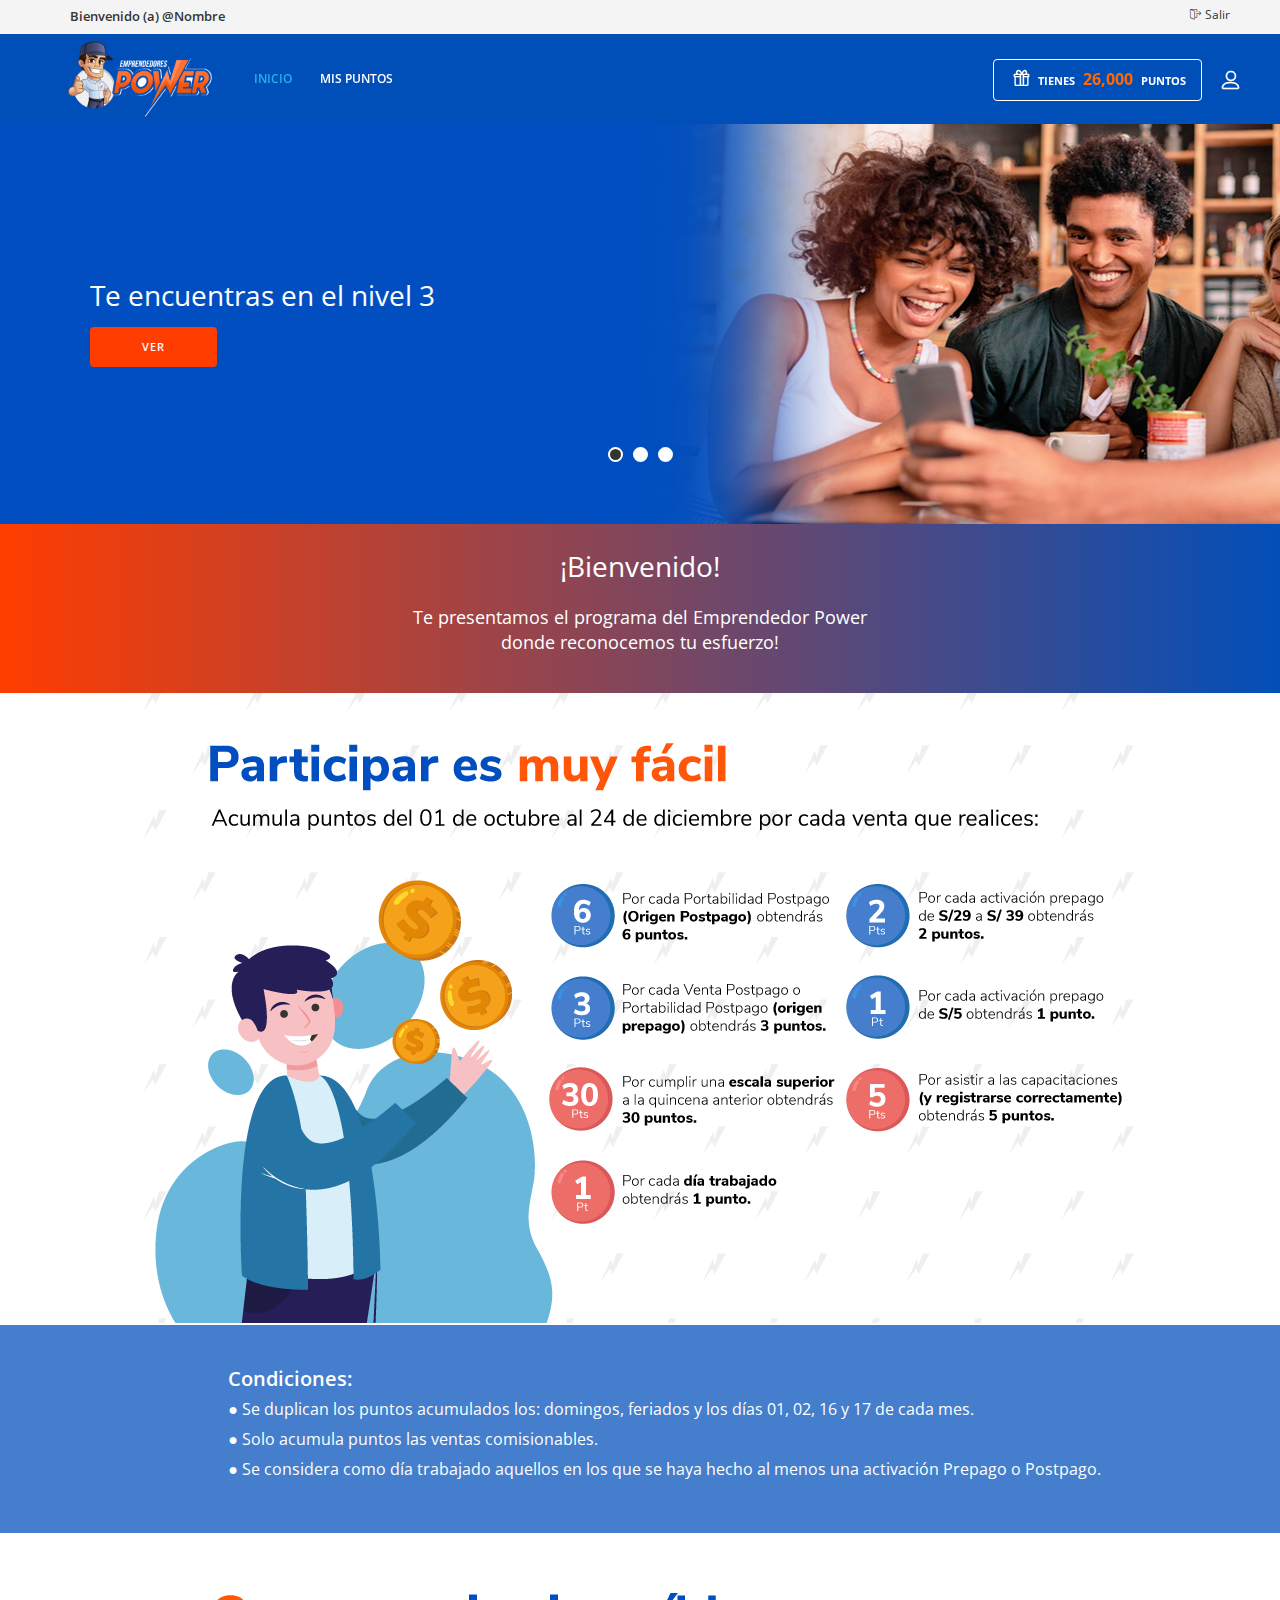
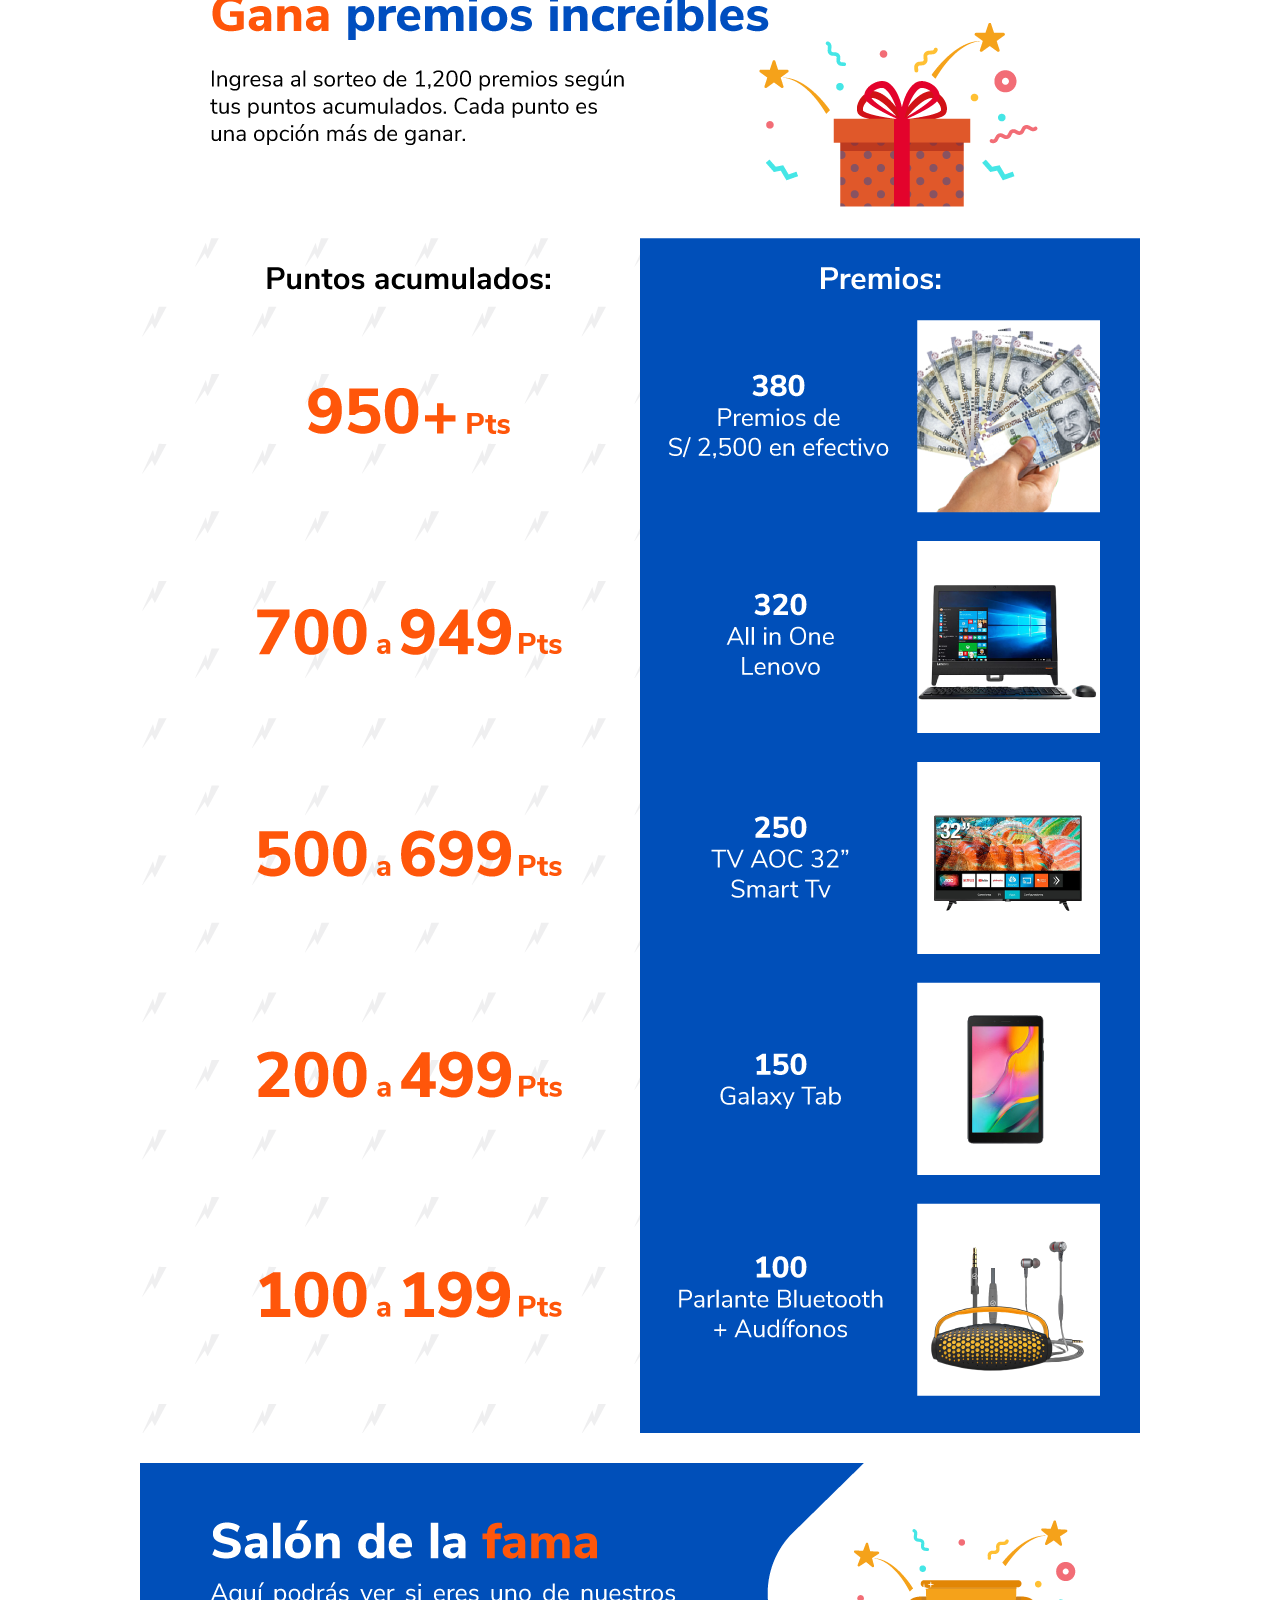
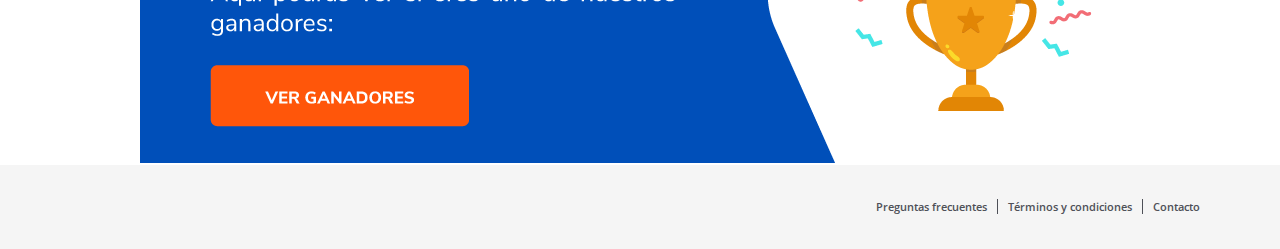
==== commit cb26187e: "agregamos img finales para cliente" ====
--- a/index.html
+++ b/index.html
@@ -136,24 +136,11 @@
 			<div class="swiper-container" data-autoplay="5000" data-loop="1" data-speed="500" data-center="0" data-slides-per-view="1">
 				<div class="swiper-wrapper">
 					<div class="swiper-slide active" data-val="0">
-						<div class="navigation-banner-wrapper light-text align-3" style="background-image:url(img/bg/bg-1.png);background-position: center center;">
+						<div class="navigation-banner-wrapper light-text align-3" style="background-image:url(img/bg/bg-3.png);background-position: center center;">
 							<div class="navigation-banner-content content-push">
 								<div class="cell-view">
-									<h2 class="subtitle">Te mereces lo mejor por ser uno </h2>
-									<h2 class="subtitle">de nuestros Emprendedores Power</h2>
-									<a class="button style-10" href="productos.html">Ver</a>
-								</div>
-							</div>
-							<div class="clear"></div>
-						</div>
-					</div>
-					<div class="swiper-slide active" data-val="0">
-						<div class="navigation-banner-wrapper light-text align-3" style="background-image:url(img/bg/bg-2.png);background-position: center center;">
-							<div class="navigation-banner-content content-push">
-								<div class="cell-view">
-									<h2 class="subtitle">Te mereces lo mejor por ser uno </h2>
-									<h2 class="subtitle">de nuestros Emprendedores Power</h2>
-									<a class="button style-10" href="productos.html">Ver </a>
+									<h2 class="subtitle">Te encuentras en el nivel 3 </h2>
+									<a class="button style-10" href="mis_puntos.html">Ver</a>
 								</div>
 							</div>
 							<div class="clear"></div>
@@ -165,7 +152,18 @@
 								<div class="cell-view">
 									<h2 class="subtitle">Te mereces lo mejor por ser uno </h2>
 									<h2 class="subtitle">de nuestros Emprendedores Power</h2>
-									<a class="button style-10" href="productos.html">Ver </a>
+									<a class="button style-10" href="mis_puntos.html">Ver </a>
+								</div>
+							</div>
+							<div class="clear"></div>
+						</div>
+					</div>
+					<div class="swiper-slide active" data-val="0">
+						<div class="navigation-banner-wrapper light-text align-3" style="background-image:url(img/bg/bg-2.png);background-position: center center;">
+							<div class="navigation-banner-content content-push">
+								<div class="cell-view">
+									<h2 class="subtitle">Sorteamos premios increíbles</h2>
+									<a class="button style-10" href="mis_puntos.html">Ver </a>
 								</div>
 							</div>
 							<div class="clear"></div>
@@ -182,7 +180,7 @@
 				<div class="col-md-12">
 					<br><br>
 					<h2 class="title-normal">¡Bienvenido!</h2>
-					<p class="texto-bienvenido">Te presentamos el programa del Emprendedor Power donde reconocemos tu esfuerzo!!</p>
+					<p class="texto-bienvenido">Te presentamos el programa del Emprendedor Power <br> donde reconocemos tu esfuerzo!</p>
 					<br><br>
 				</div>
 			</div>
@@ -190,8 +188,8 @@
 		<div class="container">
 
 			<div class="row">
-				<div class="col-md-12">
-					<img src="img/participar.jpg" alt="">
+				<div class="col-md-12 text-center">
+					<img src="img/participar.png" alt="">
 				</div>
 			</div>
 		</div>
@@ -209,14 +207,14 @@
 		</div>
 		<div class="container">
 			<div class="row">
-				<div class="col-md-12">
-					<img src="img/premios.jpg" alt="">
+				<div class="col-md-12 text-center">
+					<img src="img/premios.png" alt="">
 				</div>
 			</div>
 			<br><br>
 			<div class="row">
-				<div class="col-md-12">
-					<img src="img/salon.jpg" alt="">
+				<div class="col-md-12 text-center">
+					<a href="docs/ganadores.pdf" target="_blank"><img src="img/salon.png" alt=""></a>
 				</div>
 			</div>
 		</div>
--- a/css/style.css
+++ b/css/style.css
@@ -14012,6 +14012,6 @@
 
 .texto-bienvenido {
 	color: #fff;
-	font-size: 16px;
+	font-size: 18px;
 	line-height: 25px
 }
